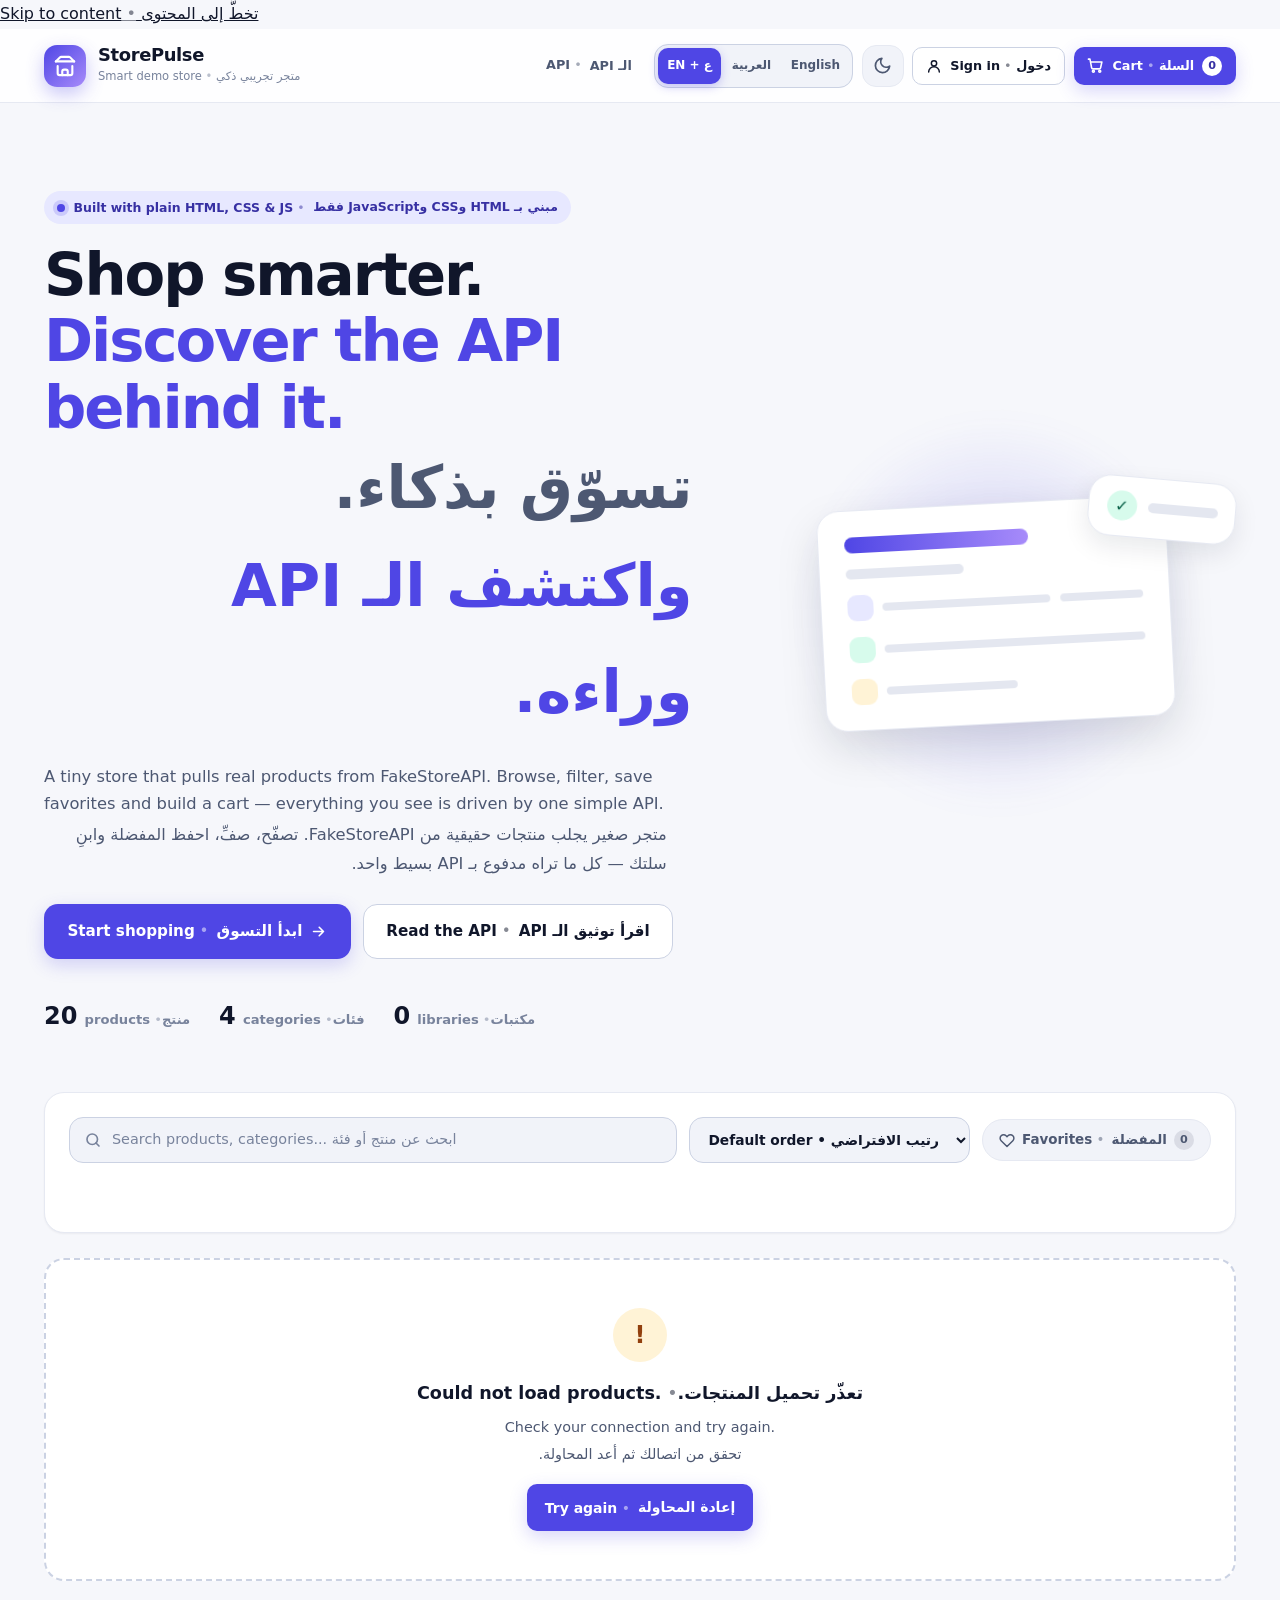
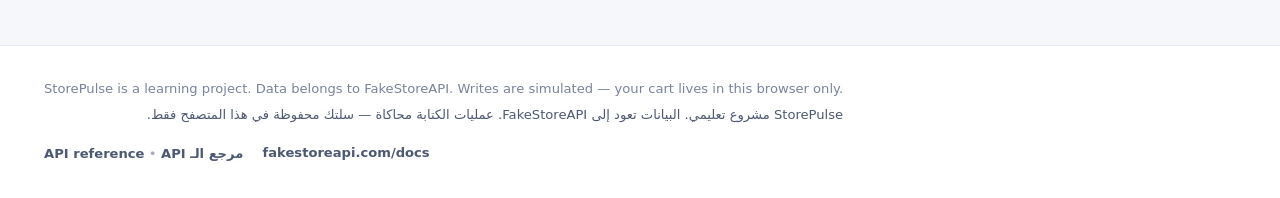
==== index.html @ 41c26d7b "first edit for frontend to StorePulse store" ====
<!DOCTYPE html>
<!--
  StorePulse — متجر الكتروني تعليمي مبني على FakeStoreAPI.
  ثلاثة ملفات فقط: index.html (الهيكل) + style.css (المظهر) + script.js (السلوك).
  لا framework ولا مكتبات خارجية؛ فقط HTML و CSS و JavaScript أصلية.
  كل نص ظاهر له نسختان: إنجليزية وعربية، والسكربت يبدّل بينهما عبر data-lang.
-->
<html lang="en" data-theme="light" data-lang="both" dir="ltr">
<head>
  <meta charset="UTF-8">
  <meta name="viewport" content="width=device-width, initial-scale=1.0, viewport-fit=cover">
  <meta name="theme-color" content="#4f46e5">
  <meta name="description" content="StorePulse — متجر تعليمي ثنائي اللغة يستخدم FakeStoreAPI بـ HTML وCSS وJavaScript فقط.">

  <!-- سياسة أمان المحتوى: ملفات منفصلة لذلك لا نسمح بـ unsafe-inline للسكربتات.
       connect-src و img-src محددان على fakestoreapi.com فقط. -->
  <meta http-equiv="Content-Security-Policy" content="
    default-src 'self';
    connect-src 'self' https://fakestoreapi.com;
    img-src 'self' https://fakestoreapi.com data:;
    style-src 'self' https://fonts.googleapis.com;
    font-src 'self' https://fonts.gstatic.com;
    script-src 'self';
    object-src 'none';
    base-uri 'self';
    form-action 'self';
  ">

  <link rel="preconnect" href="https://fonts.googleapis.com">
  <link rel="preconnect" href="https://fonts.gstatic.com" crossorigin>
  <link href="https://fonts.googleapis.com/css2?family=Plus+Jakarta+Sans:wght@400;500;600;700;800&family=IBM+Plex+Sans+Arabic:wght@400;500;600;700&display=swap" rel="stylesheet">
  <link rel="stylesheet" href="style.css">

  <title>StorePulse • متجر تعليمي • FakeStoreAPI</title>
</head>

<body>
  <!-- رابط التخطي: أول محطة للكيبورد، يظهر عند التركيز فقط -->
  <a class="skip-link" href="#main-content">
    <span class="bi-en" lang="en">Skip to content</span>
    <span class="bi-ar" lang="ar" dir="rtl">تخطَّ إلى المحتوى</span>
  </a>

  <!-- شريط تقدّم القراءة -->
  <div class="scroll-progress" id="scroll-progress" aria-hidden="true"></div>

  <!-- ==================== الهيدر ==================== -->
  <header class="app-header" id="app-header">
    <div class="header-container">
      <a class="brand" href="#main-content" aria-label="StorePulse — home">
        <span class="brand-logo" aria-hidden="true">
          <svg viewBox="0 0 24 24" width="22" height="22" fill="none" stroke="currentColor" stroke-width="2.3" stroke-linecap="round" stroke-linejoin="round">
            <path d="m2 7 4.4-4.4A2 2 0 0 1 7.8 2h8.4a2 2 0 0 1 1.4.6L22 7"/>
            <path d="M4 12v8a2 2 0 0 0 2 2h12a2 2 0 0 0 2-2v-8"/>
            <path d="M15 22v-4a2 2 0 0 0-2-2h-2a2 2 0 0 0-2 2v4"/>
            <path d="M2 7h20"/>
          </svg>
        </span>
        <span class="brand-text">
          <span class="brand-title">StorePulse</span>
          <span class="brand-subtitle">
            <span class="bi-en" lang="en">Smart demo store</span>
            <span class="bi-ar" lang="ar" dir="rtl">متجر تجريبي ذكي</span>
          </span>
        </span>
      </a>

      <div class="header-actions">
        <a class="btn btn-ghost btn-sm header-api-link" href="api.html">
          <span class="bi-en" lang="en">API</span>
          <span class="bi-ar" lang="ar" dir="rtl">الـ API</span>
        </a>

        <!-- مبدّل اللغة: ثلاثة أوضاع، نفس فكرة صفحة المرجع -->
        <fieldset class="lang-switch" aria-label="Language • اللغة">
          <legend class="sr-only">Language • اللغة</legend>
          <input type="radio" name="shop-lang" id="lang-both" value="both" checked>
          <label for="lang-both" title="English + العربية"><span class="lang-full">EN + ع</span><span class="lang-short" aria-hidden="true"> both</span></label>
          <input type="radio" name="shop-lang" id="lang-ar" value="ar">
          <label for="lang-ar" title="العربية"><span class="lang-full">العربية</span><span class="lang-short" aria-hidden="true">ع</span></label>
          <input type="radio" name="shop-lang" id="lang-en" value="en">
          <label for="lang-en" title="English"><span class="lang-full">English</span><span class="lang-short" aria-hidden="true">EN</span></label>
        </fieldset>

        <button class="btn btn-icon" id="btn-theme-toggle" type="button" aria-label="Toggle dark mode • تبديل الوضع الداكن">
          <svg class="icon-moon" viewBox="0 0 24 24" width="19" height="19" fill="none" stroke="currentColor" stroke-width="2.2" stroke-linecap="round" stroke-linejoin="round"><path d="M21 12.8A9 9 0 1 1 11.2 3a7 7 0 0 0 9.8 9.8z"/></svg>
          <svg class="icon-sun" viewBox="0 0 24 24" width="19" height="19" fill="none" stroke="currentColor" stroke-width="2.2" stroke-linecap="round" stroke-linejoin="round"><circle cx="12" cy="12" r="4"/><path d="M12 2v2M12 20v2M4.9 4.9l1.4 1.4M17.7 17.7l1.4-1.4M2 12h2M20 12h2M4.9 19.1l1.4-1.4M17.7 6.3l1.4 1.4"/></svg>
        </button>

        <button class="btn btn-outline btn-sm header-login" id="btn-login" type="button">
          <svg viewBox="0 0 24 24" width="16" height="16" fill="none" stroke="currentColor" stroke-width="2.2" stroke-linecap="round" stroke-linejoin="round" aria-hidden="true"><circle cx="12" cy="8" r="4"/><path d="M4 21a8 8 0 0 1 16 0"/></svg>
          <span id="login-label">
            <span class="bi-en" lang="en">Sign in</span>
            <span class="bi-ar" lang="ar" dir="rtl">دخول</span>
          </span>
        </button>

        <button class="btn btn-primary btn-sm cart-button" id="btn-cart" type="button" aria-label="Open cart • فتح السلة">
          <svg viewBox="0 0 24 24" width="17" height="17" fill="none" stroke="currentColor" stroke-width="2.2" stroke-linecap="round" stroke-linejoin="round" aria-hidden="true"><circle cx="9" cy="20" r="1.4"/><circle cx="18" cy="20" r="1.4"/><path d="M2 3h2.2l2.3 12.2a2 2 0 0 0 2 1.6h8.7a2 2 0 0 0 2-1.6L21 7H5.3"/></svg>
          <span class="btn-text">
            <span class="bi-en" lang="en">Cart</span>
            <span class="bi-ar" lang="ar" dir="rtl">السلة</span>
          </span>
          <span class="cart-count" id="cart-count" aria-live="polite">0</span>
        </button>
      </div>
    </div>
  </header>

  <!-- ==================== المحتوى ==================== -->
  <main class="main" id="main-content" tabindex="-1">

    <!-- قسم البداية -->
    <section class="hero" aria-labelledby="hero-title">
      <div class="hero-copy">
        <p class="eyebrow"><span class="eyebrow-dot"></span>
          <span class="bi-en" lang="en">Built with plain HTML, CSS &amp; JS</span>
          <span class="bi-ar" lang="ar" dir="rtl">مبني بـ HTML وCSS وJavaScript فقط</span>
        </p>

        <h1 id="hero-title">
          <span class="bi-en bi-block" lang="en">Shop smarter.<br><em>Discover the API behind it.</em></span>
          <span class="bi-ar bi-block" lang="ar" dir="rtl">تسوّق بذكاء.<br><em>واكتشف الـ API وراءه.</em></span>
        </h1>

        <p class="hero-lead">
          <span class="bi-en bi-block" lang="en">A tiny store that pulls real products from FakeStoreAPI. Browse, filter, save favorites and build a cart — everything you see is driven by one simple API.</span>
          <span class="bi-ar bi-block" lang="ar" dir="rtl">متجر صغير يجلب منتجات حقيقية من FakeStoreAPI. تصفّح، صفِّ، احفظ المفضلة وابنِ سلتك — كل ما تراه مدفوع بـ API بسيط واحد.</span>
        </p>

        <div class="hero-actions">
          <a class="btn btn-primary btn-lg" href="#products">
            <span class="bi-en" lang="en">Start shopping</span>
            <span class="bi-ar" lang="ar" dir="rtl">ابدأ التسوق</span>
            <svg viewBox="0 0 24 24" width="17" height="17" fill="none" stroke="currentColor" stroke-width="2.3" stroke-linecap="round" stroke-linejoin="round" aria-hidden="true"><path d="M5 12h14M13 6l6 6-6 6"/></svg>
          </a>
          <a class="btn btn-outline btn-lg" href="api.html">
            <span class="bi-en" lang="en">Read the API</span>
            <span class="bi-ar" lang="ar" dir="rtl">اقرأ توثيق الـ API</span>
          </a>
        </div>

        <dl class="hero-stats">
          <div><dt>20</dt><dd><span class="bi-en" lang="en">products</span><span class="bi-ar" lang="ar" dir="rtl">منتج</span></dd></div>
          <div><dt>4</dt><dd><span class="bi-en" lang="en">categories</span><span class="bi-ar" lang="ar" dir="rtl">فئات</span></dd></div>
          <div><dt>0</dt><dd><span class="bi-en" lang="en">libraries</span><span class="bi-ar" lang="ar" dir="rtl">مكتبات</span></dd></div>
        </dl>
      </div>

      <!-- بطاقة زخرفية صغيرة تعطي إحساس "لوحة تحكم" -->
      <div class="hero-art" aria-hidden="true">
        <div class="art-glow"></div>
        <div class="art-card art-card-main">
          <div class="art-line art-line-lg"></div>
          <div class="art-line art-line-sm"></div>
          <div class="art-row"><span class="art-dot"></span><span class="art-pill"></span><span class="art-pill short"></span></div>
          <div class="art-row"><span class="art-dot green"></span><span class="art-pill"></span></div>
          <div class="art-row"><span class="art-dot amber"></span><span class="art-pill short"></span></div>
        </div>
        <div class="art-card art-card-float">
          <span class="art-check">✓</span>
          <span class="art-line art-line-sm"></span>
        </div>
      </div>
    </section>

    <!-- شريط الأدوات والفئات -->
    <section class="controls" id="products" aria-labelledby="controls-title">
      <h2 id="controls-title" class="sr-only">
        <span class="bi-en" lang="en">Product filters</span>
        <span class="bi-ar" lang="ar" dir="rtl">فلاتر المنتجات</span>
      </h2>

      <div class="toolbar">
        <div class="search-field">
          <svg viewBox="0 0 24 24" width="18" height="18" fill="none" stroke="currentColor" stroke-width="2.2" stroke-linecap="round" aria-hidden="true"><circle cx="11" cy="11" r="7"/><path d="m20 20-4-4"/></svg>
          <label class="sr-only" for="search-input">
            <span class="bi-en" lang="en">Search products</span>
            <span class="bi-ar" lang="ar" dir="rtl">ابحث في المنتجات</span>
          </label>
          <input id="search-input" type="search" autocomplete="off" spellcheck="false" placeholder="Search products, categories... ابحث عن منتج أو فئة">
        </div>

        <label class="sort-field">
          <span class="sr-only">
            <span class="bi-en" lang="en">Sort products</span>
            <span class="bi-ar" lang="ar" dir="rtl">ترتيب المنتجات</span>
          </span>
          <select id="sort-select">
            <option value="default">Default order • الترتيب الافتراضي</option>
            <option value="price-asc">Price: low • السعر: الأقل أولاً</option>
            <option value="price-desc">Price: high • السعر: الأعلى أولاً</option>
            <option value="rating-desc">Top rated • التقييم: الأعلى أولاً</option>
            <option value="title-asc">Name: A–Z • الاسم: أ–ي</option>
          </select>
        </label>

        <button class="chip chip-fav" id="btn-favorites" type="button" aria-pressed="false">
          <svg viewBox="0 0 24 24" width="16" height="16" fill="none" stroke="currentColor" stroke-width="2.2" stroke-linecap="round" stroke-linejoin="round" aria-hidden="true"><path d="M20.8 5.6a5.2 5.2 0 0 0-7.4 0L12 7l-1.4-1.4a5.2 5.2 0 1 0-7.4 7.4L12 21.8l8.8-8.8a5.2 5.2 0 0 0 0-7.4z"/></svg>
          <span class="bi-en" lang="en">Favorites</span>
          <span class="bi-ar" lang="ar" dir="rtl">المفضلة</span>
          <span class="fav-count" id="fav-count">0</span>
        </button>
      </div>

      <!-- شرائح الفئات: تُبنى من GET /products/categories -->
      <div class="chips" id="category-chips" aria-label="Categories • الفئات"></div>

      <p class="result-count" id="result-count" aria-live="polite"></p>
    </section>

    <!-- شبكة المنتجات -->
    <section class="products-section" aria-label="Products • المنتجات">
      <div class="product-grid" id="product-grid"></div>

      <div class="state-box" id="state-box" hidden>
        <div class="state-icon" id="state-icon" aria-hidden="true">!</div>
        <h3 id="state-title"></h3>
        <p id="state-text"></p>
        <button class="btn btn-primary" id="btn-retry" type="button">
          <span class="bi-en" lang="en">Try again</span>
          <span class="bi-ar" lang="ar" dir="rtl">إعادة المحاولة</span>
        </button>
      </div>
    </section>
  </main>

  <!-- ==================== التذييل ==================== -->
  <footer class="footer">
    <div class="footer-inner">
      <p>
        <span class="bi-en bi-block" lang="en">StorePulse is a learning project. Data belongs to FakeStoreAPI. Writes are simulated — your cart lives in this browser only.</span>
        <span class="bi-ar bi-block" lang="ar" dir="rtl">StorePulse مشروع تعليمي. البيانات تعود إلى FakeStoreAPI. عمليات الكتابة محاكاة — سلتك محفوظة في هذا المتصفح فقط.</span>
      </p>
      <p class="footer-links">
        <a href="api.html">
          <span class="bi-en" lang="en">API reference</span>
          <span class="bi-ar" lang="ar" dir="rtl">مرجع الـ API</span>
        </a>
        <a href="https://fakestoreapi.com/docs" target="_blank" rel="noopener noreferrer">fakestoreapi.com/docs</a>
      </p>
    </div>
  </footer>

  <!-- زر الع للأعلى -->
  <button class="back-to-top" id="back-to-top" type="button" aria-label="Back to top • العودة للأعلى">
    <svg viewBox="0 0 24 24" width="20" height="20" fill="none" stroke="currentColor" stroke-width="2.4" stroke-linecap="round" stroke-linejoin="round"><path d="M12 19V5M6 11l6-6 6 6"/></svg>
  </button>

  <!-- ==================== النوافذ (dialog) ==================== -->
  <dialog id="product-dialog" class="dialog dialog-product" aria-label="Product details • تفاصيل المنتج">
    <div class="dialog-card">
      <button class="dialog-close btn btn-icon" type="button" data-close-dialog aria-label="Close • إغلاق">
        <svg viewBox="0 0 24 24" width="18" height="18" fill="none" stroke="currentColor" stroke-width="2.4" stroke-linecap="round"><path d="M6 6l12 12M18 6 6 18"/></svg>
      </button>
      <div id="product-dialog-body"></div>
    </div>
  </dialog>

  <dialog id="cart-dialog" class="dialog dialog-cart" aria-label="Shopping cart • سلة التسوق">
    <div class="dialog-card">
      <header class="dialog-head">
        <h2>
          <span class="bi-en" lang="en">Your cart</span>
          <span class="bi-ar" lang="ar" dir="rtl">سلتك</span>
        </h2>
        <button class="dialog-close btn btn-icon" type="button" data-close-dialog aria-label="Close • إغلاق">
          <svg viewBox="0 0 24 24" width="18" height="18" fill="none" stroke="currentColor" stroke-width="2.4" stroke-linecap="round"><path d="M6 6l12 12M18 6 6 18"/></svg>
        </button>
      </header>

      <div class="cart-items" id="cart-items"></div>

      <div class="cart-summary">
        <span>
          <span class="bi-en" lang="en">Subtotal</span>
          <span class="bi-ar" lang="ar" dir="rtl">المجموع</span>
        </span>
        <strong id="cart-total">$0.00</strong>
      </div>
      <p class="simulation-note">
        <span class="bi-en" lang="en">Demo checkout: the API only simulates orders, so we also save a copy here in your browser.</span>
        <span class="bi-ar" lang="ar" dir="rtl">دفع تجريبي: الـ API يحاكي الطلبات فقط، لذلك نحفظ نسخة هنا في متصفحك أيضاً.</span>
      </p>

      <div class="dialog-actions">
        <button class="btn btn-primary btn-block btn-lg" id="btn-checkout" type="button">
          <span class="btn-label">
            <span class="bi-en" lang="en">Place demo order</span>
            <span class="bi-ar" lang="ar" dir="rtl">تأكيد الطلب التجريبي</span>
          </span>
          <span class="btn-spinner" aria-hidden="true"></span>
        </button>
        <button class="btn btn-outline btn-block" type="button" data-close-dialog>
          <span class="bi-en" lang="en">Continue shopping</span>
          <span class="bi-ar" lang="ar" dir="rtl">متابعة التسوق</span>
        </button>
      </div>

      <details class="orders-details">
        <summary>
          <span class="bi-en" lang="en">My saved orders</span>
          <span class="bi-ar" lang="ar" dir="rtl">طلباتي المحفوظة</span>
        </summary>
        <div id="orders-list"></div>
      </details>
    </div>
  </dialog>

  <dialog id="login-dialog" class="dialog dialog-login" aria-label="Sign in • تسجيل الدخول">
    <form class="dialog-card" id="login-form" novalidate>
      <header class="dialog-head">
        <h2>
          <span class="bi-en" lang="en">Sign in (demo)</span>
          <span class="bi-ar" lang="ar" dir="rtl">تسجيل الدخول (تجريبي)</span>
        </h2>
        <button class="dialog-close btn btn-icon" type="button" data-close-dialog aria-label="Close • إغلاق">
          <svg viewBox="0 0 24 24" width="18" height="18" fill="none" stroke="currentColor" stroke-width="2.4" stroke-linecap="round"><path d="M6 6l12 12M18 6 6 18"/></svg>
        </button>
      </header>

      <p class="dialog-lead">
        <span class="bi-en bi-block" lang="en">Use a fake user from the API. Nothing here is a real account — the token stays in memory only and is never saved.</span>
        <span class="bi-ar bi-block" lang="ar" dir="rtl">استخدم مستخدماً وهمياً من الـ API. لا يوجد حساب حقيقي هنا — الـ token يبقى في الذاكرة فقط ولا يُحفظ أبداً.</span>
      </p>

      <div class="form-row">
        <label for="login-username">
          <span class="bi-en" lang="en">Username</span>
          <span class="bi-ar" lang="ar" dir="rtl">اسم المستخدم</span>
        </label>
        <input id="login-username" name="username" type="text" autocomplete="off" spellcheck="false" required>
      </div>

      <div class="form-row">
        <label for="login-password">
          <span class="bi-en" lang="en">Password</span>
          <span class="bi-ar" lang="ar" dir="rtl">كلمة المرور</span>
        </label>
        <input id="login-password" name="password" type="password" autocomplete="off" required>
      </div>

      <p class="form-error" id="login-error" role="alert" hidden></p>

      <button class="link-btn" id="btn-fill-demo" type="button">
        <span class="bi-en" lang="en">Fill demo credentials (johnd)</span>
        <span class="bi-ar" lang="ar" dir="rtl">عبّئ البيانات التجريبية (johnd)</span>
      </button>

      <div class="dialog-actions">
        <button class="btn btn-primary btn-block btn-lg" type="submit">
          <span class="bi-en" lang="en">Log in</span>
          <span class="bi-ar" lang="ar" dir="rtl">دخول</span>
        </button>
      </div>
    </form>
  </dialog>

  <dialog id="order-dialog" class="dialog dialog-order" aria-label="Order confirmed • تم تأكيد الطلب">
    <div class="dialog-card order-card">
      <div class="success-mark" aria-hidden="true">✓</div>
      <h2>
        <span class="bi-en" lang="en">Order placed!</span>
        <span class="bi-ar" lang="ar" dir="rtl">تم إنشاء الطلب!</span>
      </h2>
      <p class="dialog-lead">
        <span class="bi-en bi-block" lang="en">The API returned a simulated order. A copy is saved in this browser so you can see it again.</span>
        <span class="bi-ar bi-block" lang="ar" dir="rtl">أعاد الـ API طلباً محاكى. حُفظت نسخة في هذا المتصفح لتتمكن من رؤيته مجدداً.</span>
      </p>
      <div id="order-summary" class="order-summary"></div>
      <div class="dialog-actions">
        <button class="btn btn-primary btn-block" type="button" data-close-dialog>
          <span class="bi-en" lang="en">Great</span>
          <span class="bi-ar" lang="ar" dir="rtl">حسناً</span>
        </button>
      </div>
    </div>
  </dialog>

  <!-- الإشعارات -->
  <div class="toast-container" id="toast-container" aria-live="polite" aria-atomic="false"></div>

  <script src="script.js" defer></script>
</body>
</html>
---- style.css ----
/* ==========================================================================
   StorePulse — style.css
   المظهر فقط. السكربت يضيف/يحذف أصنافاً وخصائص (classes/attributes) وهنا نرسمها.
   نظام الألوان متغيرات، لذلك الوضع الداكن لا يحتاج تعديل أي مكوّن.
   ========================================================================== */

/* ---------- 1) الرموز الأساسية والثيم ---------- */
:root {
  --bg-page: #f6f7fb;
  --bg-surface: #ffffff;
  --bg-subtle: #f1f3f9;
  --bg-muted: #e4e7f0;

  --border-subtle: #e6e9f2;
  --border-strong: #cbd2e3;
  --border-focus: #6366f1;

  --text-primary: #10162a;
  --text-secondary: #4d5872;
  --text-muted: #78839c;
  --text-inverse: #ffffff;

  --color-primary: #4f46e5;
  --color-primary-hover: #4338ca;
  --color-primary-subtle: #e7e8ff;
  --color-primary-text: #3730a3;

  --color-success: #10b981;
  --color-success-subtle: #d7fbec;
  --color-success-text: #065f46;

  --color-danger: #ef4444;
  --color-danger-subtle: #fee8e8;
  --color-danger-text: #991b1b;

  --color-warning: #f59e0b;
  --color-warning-subtle: #fff3d6;
  --color-warning-text: #92400e;

  --color-info: #0284c7;
  --color-info-subtle: #dff3ff;

  --shadow-xs: 0 1px 2px rgba(16, 22, 42, .05);
  --shadow-sm: 0 3px 10px rgba(16, 22, 42, .07);
  --shadow-md: 0 10px 26px rgba(16, 22, 42, .09);
  --shadow-lg: 0 18px 44px rgba(16, 22, 42, .13);
  --shadow-xl: 0 26px 70px rgba(16, 22, 42, .18);

  --radius-xs: 6px;
  --radius-sm: 10px;
  --radius-md: 14px;
  --radius-lg: 20px;
  --radius-full: 999px;

  --max-width: 1240px;
  --header-height: 74px;

  --fast: 150ms cubic-bezier(.4, 0, .2, 1);
  --normal: 260ms cubic-bezier(.4, 0, .2, 1);
  --bounce: 360ms cubic-bezier(.34, 1.56, .64, 1);

  --font-sans: 'Plus Jakarta Sans', system-ui, -apple-system, 'Segoe UI', Tahoma, sans-serif;
  --font-ar: 'IBM Plex Sans Arabic', 'Segoe UI', Tahoma, system-ui, sans-serif;
}

[data-theme="dark"] {
  --bg-page: #0a0e18;
  --bg-surface: #121827;
  --bg-subtle: #1b2335;
  --bg-muted: #2a3449;

  --border-subtle: #232c40;
  --border-strong: #39445c;
  --border-focus: #818cf8;

  --text-primary: #f5f7ff;
  --text-secondary: #c3cbe0;
  --text-muted: #8d98b3;
  --text-inverse: #0a0e18;

  --color-primary: #6366f1;
  --color-primary-hover: #4f46e5;
  --color-primary-subtle: #2d2a66;
  --color-primary-text: #c7d2fe;

  --color-success-subtle: #073c2d;
  --color-success-text: #a7f3d0;
  --color-danger-subtle: #482022;
  --color-danger-text: #fecaca;
  --color-warning-subtle: #4a3313;
  --color-warning-text: #fde68a;
  --color-info-subtle: #0b3d55;

  --shadow-xs: 0 1px 2px rgba(0, 0, 0, .3);
  --shadow-sm: 0 4px 12px rgba(0, 0, 0, .35);
  --shadow-md: 0 12px 30px rgba(0, 0, 0, .42);
  --shadow-lg: 0 20px 50px rgba(0, 0, 0, .5);
  --shadow-xl: 0 28px 80px rgba(0, 0, 0, .6);
}

/* ---------- 2) Reset ---------- */
*, *::before, *::after { box-sizing: border-box; margin: 0; padding: 0; }

html {
  font-size: 16px;
  scroll-behavior: smooth;
  color-scheme: light dark;
}

body {
  min-height: 100vh;
  font-family: var(--font-sans);
  background: var(--bg-page);
  color: var(--text-primary);
  line-height: 1.6;
  display: flex;
  flex-direction: column;
  overflow-x: hidden;
  transition: background-color var(--normal), color var(--normal);
  -webkit-font-smoothing: antialiased;
}

img { max-width: 100%; display: block; }
button, input, select { font: inherit; }
a { color: inherit; }

/* ---------------------------------------------------------------------------
   أنواع مؤشر الماوس: شكل المؤشر الأصلي يتغيّر حسب نوع العنصر.
   مؤشر المتصفح الأصلي هو الوحيد الظاهر.
   --------------------------------------------------------------------------- */
html { cursor: default; }

/* قابل للنقر → يد (pointer) */
a, button, select, label, summary, [role="button"] {
  cursor: pointer;
}

/* نصوص وحقول كتابة → شريط الإدراج (I-beam) */
input[type="text"], input[type="password"], input[type="search"], textarea,
[contenteditable="true"],
p, h1, h2, h3, dt, dd,
.card-title, .card-desc, .detail-desc, .hero-lead, .dialog-lead,
.simulation-note, .result-count, .footer p {
  cursor: text;
}

/* صورة تفتح تفاصيل أكبر → عدسة تكبير (zoom-in) */
.card-media { cursor: zoom-in; }

/* عنصر معطّل → علامة منع */
button:disabled { cursor: not-allowed; }

:focus-visible { outline: 2px solid var(--border-focus); outline-offset: 3px; border-radius: var(--radius-xs); }

.sr-only {
  position: absolute;
  width: 1px; height: 1px;
  margin: -1px; padding: 0;
  overflow: hidden; clip-path: inset(50%);
  white-space: nowrap; border: 0;
}

.hidden { display: none !important; }
[hidden] { display: none !important; }

:lang(ar) { font-family: var(--font-ar); line-height: 1.8; letter-spacing: 0; }

/* ---------- 3) النظام ثنائي اللغة ---------- */
html[data-lang="en"] .bi-ar { display: none !important; }
html[data-lang="ar"] .bi-en { display: none !important; }

html[data-lang="both"] .bi-en:not(.bi-block)::after {
  content: " \2022 ";
  opacity: .5;
  font-weight: 500;
}

.bi-block { display: block; }
html[data-lang="both"] .bi-ar.bi-block { margin-block-start: .2rem; color: var(--text-secondary); }
.bi-ar { unicode-bidi: isolate; }

.btn .bi-en, .btn .bi-ar, .chip .bi-en, .chip .bi-ar { white-space: nowrap; }

/* ---------- 4) الأزرار ---------- */
.btn {
  position: relative;
  display: inline-flex;
  align-items: center;
  justify-content: center;
  gap: .5rem;
  padding: .62rem 1.05rem;
  font-size: .875rem;
  font-weight: 700;
  font-family: inherit;
  border: 1px solid transparent;
  border-radius: var(--radius-sm);
  text-decoration: none;
  white-space: nowrap;
  overflow: hidden;
  isolation: isolate;
  transition: transform var(--fast), background-color var(--fast), border-color var(--fast), box-shadow var(--fast), color var(--fast);
}

/* لمعة صغيرة تمر على الزر عند المرور */
.btn::before {
  content: "";
  position: absolute;
  inset: 0;
  z-index: -1;
  background: linear-gradient(110deg, transparent 25%, rgba(255,255,255,.35) 50%, transparent 75%);
  transform: translateX(-120%);
  transition: transform 650ms ease;
}
.btn:hover::before { transform: translateX(120%); }

.btn:hover { transform: translateY(-2px); }
.btn:active { transform: translateY(0) scale(.97); }
.btn:disabled { opacity: .6; cursor: not-allowed; transform: none; }

.btn-primary { background: var(--color-primary); color: #fff; box-shadow: 0 6px 18px rgba(79, 70, 229, .22); }
.btn-primary:hover { background: var(--color-primary-hover); box-shadow: 0 10px 26px rgba(79, 70, 229, .32); }
.btn-outline { background: var(--bg-surface); border-color: var(--border-strong); color: var(--text-primary); }
.btn-outline:hover { background: var(--bg-subtle); border-color: var(--color-primary); color: var(--color-primary-text); }
.btn-ghost { background: transparent; color: var(--text-secondary); }
.btn-ghost:hover { background: var(--bg-subtle); color: var(--text-primary); }

.btn-icon { width: 42px; height: 42px; padding: 0; border-radius: var(--radius-md); background: var(--bg-subtle); border-color: var(--border-subtle); color: var(--text-secondary); flex-shrink: 0; }
.btn-icon:hover { background: var(--bg-muted); color: var(--color-primary); }
.btn-icon svg { transition: transform var(--bounce); }
.btn-icon:hover svg { transform: rotate(18deg) scale(1.12); }

.btn-sm { padding: .4rem .8rem; font-size: .8rem; min-height: 38px; }
.btn-lg { padding: .8rem 1.4rem; font-size: .95rem; border-radius: var(--radius-md); }
.btn-block { width: 100%; }

.icon-moon, .icon-sun { display: none; }
[data-theme="light"] .icon-moon { display: block; }
[data-theme="dark"] .icon-sun { display: block; }

.link-btn {
  background: none;
  border: 0;
  padding: .2rem 0;
  color: var(--color-primary-text);
  font-size: .8rem;
  font-weight: 700;
  text-decoration: underline;
  text-underline-offset: 3px;
}
.link-btn:hover { color: var(--color-primary); }

/* ---------- 5) الهيدر ---------- */
.app-header {
  position: sticky;
  top: 0;
  z-index: 100;
  height: var(--header-height);
  background: color-mix(in srgb, var(--bg-surface) 86%, transparent);
  -webkit-backdrop-filter: saturate(1.5) blur(16px);
  backdrop-filter: saturate(1.5) blur(16px);
  border-block-end: 1px solid var(--border-subtle);
  transition: transform 320ms cubic-bezier(.16, 1, .3, 1), background-color var(--normal);
  will-change: transform;
}
.app-header.header-hidden { transform: translateY(-105%); }

.header-container {
  width: 100%;
  max-width: var(--max-width);
  height: 100%;
  margin-inline: auto;
  padding-inline: 1.5rem;
  display: flex;
  align-items: center;
  justify-content: space-between;
  gap: 1rem;
}

.brand { display: flex; align-items: center; gap: .75rem; text-decoration: none; min-width: 0; }
.brand-logo {
  width: 42px; height: 42px;
  display: grid; place-items: center;
  border-radius: 13px;
  color: #fff;
  background: linear-gradient(135deg, #4f46e5, #a78bfa);
  box-shadow: 0 7px 18px rgba(79, 70, 229, .3);
  transition: transform var(--bounce);
}
.brand:hover .brand-logo { transform: rotate(-8deg) scale(1.07); }
.brand-text { display: flex; flex-direction: column; min-width: 0; }
.brand-title { font-weight: 800; font-size: 1.12rem; letter-spacing: -.02em; line-height: 1.2; }
.brand-subtitle { font-size: .72rem; color: var(--text-muted); white-space: nowrap; }

.header-actions { display: flex; align-items: center; gap: .55rem; flex-shrink: 0; }

/* مبدّل اللغة */
.lang-switch {
  display: inline-flex;
  gap: 2px;
  padding: 3px;
  margin: 0;
  border: 1px solid var(--border-strong);
  border-radius: var(--radius-md);
  background: var(--bg-subtle);
  position: relative;
}
.lang-switch input { position: absolute; opacity: 0; width: 1px; height: 1px; pointer-events: none; }
.lang-switch label {
  min-height: 36px;
  min-width: 38px;
  padding-inline: .55rem;
  display: inline-flex;
  align-items: center;
  justify-content: center;
  border-radius: calc(var(--radius-md) - 4px);
  font-size: .75rem;
  font-weight: 800;
  color: var(--text-secondary);
  cursor: pointer;
  user-select: none;
  white-space: nowrap;
  transition: background var(--fast), color var(--fast), transform var(--fast);
}
.lang-switch label:hover { color: var(--text-primary); background: var(--bg-muted); transform: translateY(-1px); }
.lang-switch input:checked + label { background: var(--color-primary); color: #fff; box-shadow: 0 3px 10px rgba(79,70,229,.28); }
.lang-switch input:focus-visible + label { outline: 2px solid var(--border-focus); outline-offset: 2px; }
[data-theme="dark"] .lang-switch input:checked + label { background: #4f46e5; }
.lang-full { display: none; }
.lang-short { display: inline; }
@media (min-width: 1000px) { .lang-full { display: inline; } .lang-short { display: none; } }

/* زر السلة */
.cart-button { position: relative; }
.cart-count {
  min-width: 20px;
  height: 20px;
  padding-inline: 5px;
  display: grid;
  place-items: center;
  border-radius: var(--radius-full);
  background: #fff;
  color: var(--color-primary-text);
  font-size: .7rem;
  font-weight: 800;
  line-height: 1;
}
.cart-count.bump { animation: bump var(--bounce); }

/* ---------- 7) شريط التقدم والعودة للأعلى ---------- */
.scroll-progress {
  position: fixed;
  inset-block-start: 0;
  inset-inline-start: 0;
  z-index: 101;
  height: 3px;
  width: 100%;
  background: linear-gradient(90deg, var(--color-primary), #a78bfa, var(--color-success));
  transform: scaleX(0);
  transform-origin: left center;
  will-change: transform;
}
html[dir="rtl"] .scroll-progress { transform-origin: right center; }

.back-to-top {
  position: fixed;
  inset-inline-end: 1.4rem;
  inset-block-end: 1.4rem;
  z-index: 95;
  width: 48px; height: 48px;
  display: grid; place-items: center;
  border-radius: 50%;
  border: 1px solid var(--border-strong);
  background: var(--bg-surface);
  color: var(--text-primary);
  box-shadow: var(--shadow-md);
  opacity: 0;
  visibility: hidden;
  transform: translateY(14px) scale(.9);
  transition: opacity var(--normal), transform var(--bounce), background var(--fast), color var(--fast);
}
.back-to-top.is-visible { opacity: 1; visibility: visible; transform: translateY(0) scale(1); }
.back-to-top:hover { background: var(--color-primary); color: #fff; transform: translateY(-4px); }

/* ---------- 8) الهيرو ---------- */
.main { width: 100%; max-width: var(--max-width); margin-inline: auto; padding-inline: 1.5rem; flex: 1; }

.hero {
  display: grid;
  grid-template-columns: minmax(0, 1.15fr) minmax(280px, .85fr);
  align-items: center;
  gap: clamp(1.5rem, 5vw, 4rem);
  padding-block: clamp(2.5rem, 7vw, 5.5rem) clamp(2rem, 5vw, 3.5rem);
}
.hero h1 { font-size: clamp(2.1rem, 5.4vw, 3.7rem); line-height: 1.12; letter-spacing: -.035em; font-weight: 800; }
.hero h1 em { font-style: normal; color: var(--color-primary); }
.hero h1 .bi-ar { letter-spacing: 0; line-height: 1.5; }
.eyebrow {
  display: inline-flex; align-items: center; gap: .55rem;
  max-width: 100%;
  flex-wrap: wrap;
  padding: .35rem .8rem;
  border-radius: var(--radius-full);
  background: var(--color-primary-subtle);
  color: var(--color-primary-text);
  font-size: .78rem;
  font-weight: 800;
  margin-block-end: 1.1rem;
}
.eyebrow-dot { width: 8px; height: 8px; border-radius: 50%; background: var(--color-primary); box-shadow: 0 0 0 4px color-mix(in srgb, var(--color-primary) 18%, transparent); animation: pulse 2.4s ease-in-out infinite; }
.hero-lead { max-width: 60ch; margin-block: 1.15rem 1.6rem; color: var(--text-secondary); font-size: 1.02rem; }
.hero-actions { display: flex; flex-wrap: wrap; gap: .75rem; }
.hero-actions .btn svg { transition: transform var(--fast); }
.hero-actions .btn:hover svg { transform: translateX(4px); }
html[dir="rtl"] .hero-actions .btn:hover svg { transform: translateX(-4px) scaleX(-1); }

.hero-stats { display: flex; flex-wrap: wrap; gap: 1.8rem; margin-block-start: 2.4rem; }
.hero-stats div { display: flex; align-items: baseline; gap: .45rem; }
.hero-stats dt { font-size: 1.5rem; font-weight: 800; color: var(--text-primary); }
.hero-stats dd { font-size: .82rem; color: var(--text-muted); font-weight: 600; }

.hero-art { position: relative; min-height: 320px; display: grid; place-items: center; }
.art-glow { position: absolute; width: 85%; aspect-ratio: 1; border-radius: 50%; background: radial-gradient(circle, color-mix(in srgb, var(--color-primary) 24%, transparent), transparent 68%); filter: blur(12px); animation: float 7s ease-in-out infinite; }
.art-card { position: relative; background: var(--bg-surface); border: 1px solid var(--border-subtle); border-radius: 22px; box-shadow: var(--shadow-lg); }
.art-card-main { width: min(100%, 350px); padding: 1.6rem; display: grid; gap: 1rem; transform: rotate(-3deg); animation: float 6s ease-in-out infinite; }
.art-line { height: 10px; border-radius: 99px; background: var(--bg-muted); }
.art-line-lg { width: 62%; height: 16px; background: linear-gradient(90deg, var(--color-primary), #a78bfa); }
.art-line-sm { width: 40%; }
.art-row { display: flex; align-items: center; gap: .6rem; }
.art-dot { width: 26px; height: 26px; border-radius: 9px; background: var(--color-primary-subtle); flex-shrink: 0; }
.art-dot.green { background: var(--color-success-subtle); }
.art-dot.amber { background: var(--color-warning-subtle); }
.art-pill { height: 8px; flex: 1; border-radius: 99px; background: var(--bg-muted); }
.art-pill.short { flex: .5; }
.art-card-float { position: absolute; inset-block-start: 8%; inset-inline-end: 0; padding: .9rem 1.1rem; display: flex; align-items: center; gap: .7rem; transform: rotate(5deg); box-shadow: var(--shadow-md); }
.art-card-float .art-line-sm { width: 70px; }
.art-check { width: 30px; height: 30px; display: grid; place-items: center; border-radius: 50%; background: var(--color-success-subtle); color: var(--color-success-text); font-weight: 800; }

/* ---------- 9) الأدوات والفئات ---------- */
.controls {
  background: var(--bg-surface);
  border: 1px solid var(--border-subtle);
  border-radius: var(--radius-lg);
  padding: clamp(1rem, 2.5vw, 1.5rem);
  box-shadow: var(--shadow-xs);
  margin-block-end: 1.6rem;
  /* غير لاصق: يبقى في مكانه فوق ويرحل مع الصفحة عند النزول.
     scroll-margin-top يضمن أن رابط «ابدأ التسوق» ما يخفيه تحت الهيدر. */
  scroll-margin-top: calc(var(--header-height) + 1rem);
}
.toolbar { display: flex; flex-wrap: wrap; gap: .75rem; align-items: center; }

.search-field {
  flex: 1 1 300px;
  display: flex;
  align-items: center;
  gap: .6rem;
  padding-inline: .9rem;
  min-height: 46px;
  border: 1px solid var(--border-strong);
  border-radius: var(--radius-md);
  background: var(--bg-subtle);
  color: var(--text-muted);
  transition: border-color var(--fast), box-shadow var(--fast), background var(--fast);
}
.search-field:focus-within { border-color: var(--color-primary); background: var(--bg-surface); box-shadow: 0 0 0 4px color-mix(in srgb, var(--color-primary) 13%, transparent); }
.search-field input { flex: 1; min-width: 0; border: 0; outline: 0; background: transparent; color: var(--text-primary); font-size: .9rem; }
.search-field input::placeholder { color: var(--text-muted); }

.sort-field select {
  min-height: 46px;
  padding-inline: .9rem;
  border: 1px solid var(--border-strong);
  border-radius: var(--radius-md);
  background: var(--bg-subtle);
  color: var(--text-primary);
  font-size: .86rem;
  font-weight: 600;
  transition: border-color var(--fast), background var(--fast);
}
.sort-field select:hover { border-color: var(--color-primary); background: var(--bg-surface); }

.chip {
  display: inline-flex;
  align-items: center;
  gap: .45rem;
  min-height: 42px;
  padding-inline: 1rem;
  border: 1px solid var(--border-subtle);
  border-radius: var(--radius-full);
  background: var(--bg-subtle);
  color: var(--text-secondary);
  font-size: .84rem;
  font-weight: 700;
  white-space: nowrap;
  transition: transform var(--bounce), background var(--fast), border-color var(--fast), color var(--fast), box-shadow var(--fast);
}
.chip:hover { transform: translateY(-3px) scale(1.03); border-color: var(--color-primary); color: var(--color-primary-text); box-shadow: var(--shadow-sm); }
.chip-active { background: var(--color-primary); border-color: var(--color-primary); color: #fff; box-shadow: 0 6px 16px rgba(79,70,229,.25); }
.chip-active:hover { color: #fff; }
.chip-fav svg { transition: transform var(--bounce); }
.chip-fav:hover svg { transform: scale(1.2) rotate(-8deg); }
.chip-fav[aria-pressed="true"] { background: var(--color-danger-subtle); border-color: var(--color-danger); color: var(--color-danger-text); }
.chip-fav[aria-pressed="true"] svg { fill: currentColor; }
.fav-count { min-width: 20px; height: 20px; display: grid; place-items: center; border-radius: var(--radius-full); background: color-mix(in srgb, currentColor 14%, transparent); font-size: .7rem; }

.chips { display: flex; gap: .5rem; overflow-x: auto; padding-block: .85rem .1rem; scrollbar-width: none; scroll-snap-type: x proximity; }
.chips::-webkit-scrollbar { display: none; }
.chips .chip { scroll-snap-align: start; }
/* الشرائح أزرار قابلة للنقر فعلاً → المؤشر "يد" من قاعدة button أعلاه. */

[data-category="electronics"] { background: var(--color-info-subtle); color: #075985; border-color: #bae6fd; }
[data-theme="dark"] [data-category="electronics"] { color: #7dd3fc; border-color: #0369a1; }
[data-category="jewelery"] { background: var(--color-warning-subtle); color: var(--color-warning-text); border-color: #fde68a; }
[data-category="men's clothing"] { background: var(--color-success-subtle); color: var(--color-success-text); border-color: #bbf7d0; }
[data-category="women's clothing"] { background: #fce7f3; color: #be185d; border-color: #fbcfe8; }
[data-theme="dark"] [data-category="women's clothing"] { background: #500724; color: #f472b6; border-color: #831843; }

/* الشريط المُفعّل يبقى بلون العلامة حتى لو كانت الفئة ملوّنة */
.chip-active[data-category] { background: var(--color-primary); border-color: var(--color-primary); color: #fff; }
.detail-badge { pointer-events: none; }

.result-count { margin-block-start: .7rem; font-size: .82rem; font-weight: 700; color: var(--text-muted); min-height: 1.4em; }

/* ---------- 10) شبكة المنتجات والبطاقة ---------- */
.products-section { padding-block-end: 4rem; }
.product-grid { display: grid; grid-template-columns: repeat(auto-fill, minmax(238px, 1fr)); gap: 1.15rem; }

.card {
  --rx: 0deg;
  --ry: 0deg;
  --lift: 0px;
  position: relative;
  min-width: 0;
  background: var(--bg-surface);
  border: 1px solid var(--border-subtle);
  border-radius: var(--radius-lg);
  overflow: hidden;
  box-shadow: var(--shadow-xs);
  transform: perspective(900px) rotateX(var(--rx)) rotateY(var(--ry)) translateY(var(--lift));
  transition: transform 260ms cubic-bezier(.2, .8, .2, 1), box-shadow var(--normal), border-color var(--normal);
  will-change: transform;
  animation: cardIn 420ms cubic-bezier(.16, 1, .3, 1) both;
}
.card:hover { --lift: -8px; border-color: var(--border-strong); box-shadow: var(--shadow-lg); }

.card-media {
  position: relative;
  aspect-ratio: 1.22;
  display: grid;
  place-items: center;
  background: var(--bg-subtle);
  overflow: hidden;
  border: 0;
  width: 100%;
  padding: 0;
}
.card-media img { width: 100%; height: 100%; object-fit: contain; padding: 1.2rem; transition: transform 500ms cubic-bezier(.2,.8,.2,1); }
.card:hover .card-media img { transform: scale(1.08) rotate(-2deg); }
.card-media::after { content: ""; position: absolute; inset: 0; background: linear-gradient(110deg, transparent 30%, rgba(255,255,255,.42) 50%, transparent 70%); transform: translateX(-130%); transition: transform 750ms ease; pointer-events: none; }
.card:hover .card-media::after { transform: translateX(130%); }
[data-theme="dark"] .card-media::after { background: linear-gradient(110deg, transparent 30%, rgba(255,255,255,.08) 50%, transparent 70%); }

.card-badge {
  position: absolute;
  inset-block-start: .7rem;
  inset-inline-start: .7rem;
  z-index: 2;
  font-size: .68rem;
  font-weight: 800;
  padding: .25rem .6rem;
  border-radius: var(--radius-full);
  border: 1px solid transparent;
  text-transform: capitalize;
}

.btn-fav {
  position: absolute;
  inset-block-start: .6rem;
  inset-inline-end: .6rem;
  z-index: 3;
  width: 36px; height: 36px;
  display: grid; place-items: center;
  border-radius: 50%;
  border: 1px solid var(--border-subtle);
  background: color-mix(in srgb, var(--bg-surface) 88%, transparent);
  color: var(--text-muted);
  -webkit-backdrop-filter: blur(6px);
  backdrop-filter: blur(6px);
  transition: transform var(--bounce), color var(--fast), background var(--fast), border-color var(--fast);
}
.btn-fav:hover { transform: scale(1.14) rotate(-10deg); color: var(--color-danger); border-color: var(--color-danger); }
.btn-fav[aria-pressed="true"] { color: var(--color-danger); background: var(--color-danger-subtle); border-color: var(--color-danger); }
.btn-fav[aria-pressed="true"] svg { fill: currentColor; animation: heartPop 420ms var(--bounce); }

.card-body { padding: 1rem 1.05rem 1.1rem; display: flex; flex-direction: column; gap: .55rem; }
.card-title { font-size: .96rem; font-weight: 800; line-height: 1.4; display: -webkit-box; -webkit-line-clamp: 2; -webkit-box-orient: vertical; overflow: hidden; min-height: 2.8em; }
.card-desc { font-size: .78rem; color: var(--text-muted); line-height: 1.55; display: -webkit-box; -webkit-line-clamp: 2; -webkit-box-orient: vertical; overflow: hidden; }

.rating { display: flex; align-items: center; gap: .4rem; font-size: .76rem; color: var(--text-secondary); font-weight: 700; }
.rating svg { color: #f59e0b; fill: #f59e0b; }
.rating .rate { color: var(--text-primary); }

.card-footer { display: flex; align-items: center; justify-content: space-between; gap: .6rem; margin-block-start: .3rem; }
.price { font-size: 1.18rem; font-weight: 800; color: var(--text-primary); letter-spacing: -.02em; }
.add-btn { min-height: 40px; padding: .45rem .8rem; font-size: .8rem; }
.add-btn svg { transition: transform var(--bounce); }
.add-btn:hover svg { transform: rotate(90deg) scale(1.15); }
.add-btn.btn-added-state { background: var(--color-success); border-color: var(--color-success); color: #fff; animation: bump var(--bounce); }

/* ---------- 11) حالات التحميل / الخطأ ---------- */
.skeleton-card { border-radius: var(--radius-lg); border: 1px solid var(--border-subtle); background: var(--bg-surface); overflow: hidden; }
.skeleton-line, .skeleton-img { position: relative; overflow: hidden; background: var(--bg-subtle); }
.skeleton-img { aspect-ratio: 1.22; }
.skeleton-line { height: 11px; margin: .85rem 1rem 0; border-radius: 99px; }
.skeleton-line.short { width: 55%; }
.skeleton-line.tall { height: 22px; width: 70%; margin-block-start: 1.4rem; }
.skeleton-line + .skeleton-line { margin-block-start: .55rem; }
.skeleton-img::after, .skeleton-line::after { content: ""; position: absolute; inset: 0; transform: translateX(-100%); background: linear-gradient(90deg, transparent, color-mix(in srgb, var(--bg-surface) 85%, transparent), transparent); animation: shimmer 1.5s infinite; }

.state-box { text-align: center; padding: 3rem 1.25rem; border: 2px dashed var(--border-strong); border-radius: var(--radius-lg); background: var(--bg-surface); }
.state-icon { width: 54px; height: 54px; margin: 0 auto 1rem; display: grid; place-items: center; border-radius: 50%; background: var(--color-warning-subtle); color: var(--color-warning-text); font-size: 1.5rem; font-weight: 800; }
.state-box h3 { font-size: 1.1rem; margin-block-end: .4rem; }
.state-box p { color: var(--text-secondary); margin-block-end: 1rem; font-size: .9rem; }

/* ---------- 12) النوافذ ---------- */
dialog {
  border: 0;
  padding: 0;
  background: transparent;
  color: var(--text-primary);
  width: min(560px, calc(100% - 2rem));
  max-width: 100%;
  max-height: calc(100dvh - 2rem);
  overflow: visible;
  margin: auto;
}
dialog::backdrop { background: rgba(8, 12, 24, .55); -webkit-backdrop-filter: blur(5px); backdrop-filter: blur(5px); }
dialog[open] { animation: dialogIn 300ms cubic-bezier(.16, 1, .3, 1) both; }
dialog[open]::backdrop { animation: fadeIn 220ms ease both; }
html:has(dialog[open]) { overflow: hidden; }

.dialog-product { width: min(880px, calc(100% - 2rem)); }
.dialog-card {
  position: relative;
  max-height: calc(100dvh - 2rem);
  overflow-y: auto;
  background: var(--bg-surface);
  border: 1px solid var(--border-subtle);
  border-radius: 22px;
  padding: clamp(1.25rem, 3vw, 2rem);
  box-shadow: var(--shadow-xl);
}
.dialog-close { position: absolute; inset-block-start: 1rem; inset-inline-end: 1rem; z-index: 5; }
.dialog-head { display: flex; align-items: center; justify-content: space-between; gap: 1rem; padding-inline-end: 3rem; margin-block-end: .9rem; }
.dialog-head h2 { font-size: 1.35rem; font-weight: 800; }
.dialog-lead { color: var(--text-secondary); font-size: .88rem; margin-block-end: 1.1rem; }
.dialog-actions { display: grid; gap: .6rem; margin-block-start: 1.1rem; }

/* تفاصيل المنتج */
.product-detail { display: grid; grid-template-columns: minmax(0, .95fr) minmax(0, 1fr); gap: clamp(1rem, 3vw, 2rem); }
/* min-width:0 يمنع الصورة/original width من توسيع العمود على الموبايل */
.product-detail > * { min-width: 0; }
.detail-media { background: var(--bg-subtle); border-radius: var(--radius-lg); display: grid; place-items: center; padding: 1.5rem; aspect-ratio: 1; min-width: 0; }
.detail-media img { max-width: 100%; max-height: 100%; object-fit: contain; transition: transform 500ms var(--bounce); }
.detail-media:hover img { transform: scale(1.07) rotate(2deg); }
.detail-info { display: flex; flex-direction: column; gap: .8rem; padding-inline-end: 2rem; }
.detail-info h2 { font-size: 1.45rem; line-height: 1.35; }
.detail-price { font-size: 2rem; font-weight: 800; color: var(--color-primary-text); }
.detail-desc { color: var(--text-secondary); font-size: .9rem; }
.detail-meta { display: flex; flex-wrap: wrap; gap: .5rem; margin-block-start: auto; }
.detail-meta .chip { pointer-events: none; }

/* السلة */
.cart-items { display: grid; gap: .65rem; max-height: 44dvh; overflow-y: auto; padding-inline-end: .2rem; }
.cart-row { display: grid; grid-template-columns: 56px minmax(0, 1fr) auto; align-items: center; gap: .8rem; padding: .6rem; border: 1px solid var(--border-subtle); border-radius: var(--radius-md); background: var(--bg-subtle); }
.cart-thumb { width: 56px; height: 56px; object-fit: contain; background: var(--bg-surface); border-radius: var(--radius-sm); padding: .35rem; }
.cart-row-info { min-width: 0; }
.cart-row-title { font-size: .82rem; font-weight: 700; white-space: nowrap; overflow: hidden; text-overflow: ellipsis; }
.cart-row-price { font-size: .78rem; color: var(--text-muted); }
.cart-row-actions { display: flex; align-items: center; gap: .45rem; }
.qty-btn { width: 30px; height: 30px; display: grid; place-items: center; border-radius: 9px; border: 1px solid var(--border-strong); background: var(--bg-surface); color: var(--text-primary); font-weight: 800; transition: transform var(--fast), background var(--fast), color var(--fast); }
.qty-btn:hover { background: var(--color-primary); color: #fff; transform: scale(1.1); }
.qty-value { min-width: 20px; text-align: center; font-size: .85rem; font-weight: 800; }
.remove-btn { width: 30px; height: 30px; display: grid; place-items: center; border: 0; border-radius: 9px; background: transparent; color: var(--text-muted); transition: color var(--fast), background var(--fast), transform var(--fast); }
.remove-btn:hover { color: var(--color-danger); background: var(--color-danger-subtle); transform: rotate(90deg); }

.cart-empty { text-align: center; padding: 2.5rem 1rem; color: var(--text-secondary); }
.cart-empty svg { width: 46px; height: 46px; margin: 0 auto .8rem; color: var(--text-muted); }

.cart-summary { display: flex; align-items: center; justify-content: space-between; margin-block-start: 1rem; padding-block-start: 1rem; border-block-start: 1px solid var(--border-subtle); font-weight: 700; }
.cart-summary strong { font-size: 1.35rem; color: var(--color-primary-text); }
.simulation-note { font-size: .74rem; color: var(--text-muted); margin-block-start: .5rem; }

.btn-spinner { display: none; width: 16px; height: 16px; border: 2px solid rgba(255,255,255,.45); border-top-color: #fff; border-radius: 50%; animation: spin .7s linear infinite; }
.btn.is-loading .btn-spinner { display: block; }
.btn.is-loading { pointer-events: none; opacity: .8; }

.orders-details { margin-block-start: 1rem; border-block-start: 1px solid var(--border-subtle); padding-block-start: .8rem; }
.orders-details summary { cursor: pointer; font-size: .84rem; font-weight: 700; color: var(--text-secondary); }
.orders-details summary::marker { color: var(--color-primary); }
.order-item { display: flex; justify-content: space-between; gap: .75rem; padding: .55rem 0; border-block-end: 1px dashed var(--border-subtle); font-size: .78rem; }
.order-item:last-child { border: 0; }
.order-item span { color: var(--text-muted); }
.order-item strong { color: var(--text-primary); }

/* تسجيل الدخول */
.form-row { display: grid; gap: .35rem; margin-block-end: .85rem; }
.form-row label { font-size: .8rem; font-weight: 700; color: var(--text-secondary); }
.form-row input { min-height: 46px; padding-inline: .85rem; border: 1px solid var(--border-strong); border-radius: var(--radius-sm); background: var(--bg-subtle); color: var(--text-primary); outline: 0; transition: border-color var(--fast), background var(--fast), box-shadow var(--fast); }
.form-row input:focus { border-color: var(--color-primary); background: var(--bg-surface); box-shadow: 0 0 0 4px color-mix(in srgb, var(--color-primary) 12%, transparent); }
.form-row input[aria-invalid="true"] { border-color: var(--color-danger); background: var(--color-danger-subtle); }
.form-error { padding: .6rem .75rem; border-radius: var(--radius-sm); background: var(--color-danger-subtle); color: var(--color-danger-text); font-size: .8rem; margin-block: .5rem .8rem; }

/* نجاح الطلب */
.order-card { text-align: center; }
.success-mark { width: 68px; height: 68px; margin: .3rem auto 1rem; display: grid; place-items: center; border-radius: 50%; background: var(--color-success-subtle); color: var(--color-success-text); font-size: 2rem; font-weight: 800; animation: popIn 500ms var(--bounce); }
.order-summary { display: grid; gap: .5rem; text-align: start; padding: 1rem; border-radius: var(--radius-md); background: var(--bg-subtle); }
.order-summary div { display: flex; justify-content: space-between; font-size: .84rem; }
.order-summary span { color: var(--text-muted); }

/* ---------- 13) الإشعارات ---------- */
.toast-container {
  position: fixed;
  inset-block-start: calc(var(--header-height) + 1rem);
  inset-inline-end: 1.25rem;
  z-index: 200;
  display: grid;
  gap: .55rem;
  width: min(340px, calc(100% - 2rem));
  pointer-events: none;
}
.toast {
  pointer-events: auto;
  display: flex;
  align-items: center;
  gap: .7rem;
  padding: .8rem 1rem;
  border-radius: var(--radius-md);
  background: var(--bg-surface);
  border: 1px solid var(--border-subtle);
  border-inline-start: 4px solid var(--color-success);
  box-shadow: var(--shadow-lg);
  font-size: .85rem;
  font-weight: 600;
  animation: toastIn 320ms var(--bounce) both;
}
.toast.error { border-inline-start-color: var(--color-danger); }
.toast.info { border-inline-start-color: var(--color-primary); }
.toast-icon { width: 26px; height: 26px; flex-shrink: 0; display: grid; place-items: center; border-radius: 50%; background: var(--color-success-subtle); color: var(--color-success-text); font-weight: 800; }
.toast.error .toast-icon { background: var(--color-danger-subtle); color: var(--color-danger-text); }
.toast.info .toast-icon { background: var(--color-primary-subtle); color: var(--color-primary-text); }
.toast-leaving { animation: toastOut 240ms ease forwards; }

/* ---------- 14) التذييل ---------- */
.footer { border-block-start: 1px solid var(--border-subtle); background: var(--bg-surface); margin-block-start: auto; }
.footer-inner { width: 100%; max-width: var(--max-width); margin-inline: auto; padding: 2rem 1.5rem; display: flex; flex-wrap: wrap; align-items: center; justify-content: space-between; gap: 1rem; color: var(--text-muted); font-size: .82rem; }
.footer-links { display: flex; gap: 1.2rem; }
.footer a { text-decoration: none; font-weight: 700; color: var(--text-secondary); position: relative; }
.footer a::after { content: ""; position: absolute; inset-block-end: -3px; inset-inline-start: 0; width: 100%; height: 2px; background: var(--color-primary); transform: scaleX(0); transform-origin: start; transition: transform var(--normal); }
.footer a:hover { color: var(--color-primary-text); }
.footer a:hover::after { transform: scaleX(1); }

/* ---------- 15) الحركات ---------- */
@keyframes bump { 0%,100% { transform: scale(1); } 45% { transform: scale(1.22); } }
@keyframes pulse { 0%,100% { box-shadow: 0 0 0 4px color-mix(in srgb, var(--color-primary) 18%, transparent); } 50% { box-shadow: 0 0 0 8px color-mix(in srgb, var(--color-primary) 6%, transparent); } }
@keyframes float { 0%,100% { transform: translateY(0) rotate(-3deg); } 50% { transform: translateY(-12px) rotate(-1deg); } }
@keyframes cardIn { from { opacity: 0; transform: translateY(16px) scale(.98); } to { opacity: 1; transform: translateY(0) scale(1); } }
@keyframes heartPop { 0% { transform: scale(1); } 55% { transform: scale(1.35) rotate(-12deg); } 100% { transform: scale(1); } }
@keyframes shimmer { to { transform: translateX(100%); } }
@keyframes dialogIn { from { opacity: 0; transform: translateY(18px) scale(.96); } to { opacity: 1; transform: translateY(0) scale(1); } }
@keyframes fadeIn { from { opacity: 0; } to { opacity: 1; } }
@keyframes popIn { from { opacity: 0; transform: scale(.5) rotate(-20deg); } to { opacity: 1; transform: scale(1) rotate(0); } }
@keyframes spin { to { transform: rotate(360deg); } }
@keyframes toastIn { from { opacity: 0; transform: translateX(28px); } to { opacity: 1; transform: translateX(0); } }
@keyframes toastOut { to { opacity: 0; transform: translateX(28px); } }

/* ---------- 16) التجاوب ---------- */
@media (max-width: 1024px) {
  :root { --header-height: 68px; }
  .hero { grid-template-columns: 1fr; }
  .hero-art { min-height: 240px; }
  .art-card-main { transform: none; }
  .header-container { padding-inline: 1.1rem; }
}

@media (max-width: 768px) {
  :root { --header-height: 62px; }
  .main { padding-inline: 1rem; }
  /* زر الدخول يبقى موجوداً على كل المقاسات — الدفع التجريبي يحتاجه. */
  .brand-subtitle, .header-api-link { display: none; }
  .controls { padding: .9rem; }
  .btn-icon { width: 44px; height: 44px; }
  .lang-switch label { min-height: 40px; min-width: 40px; }
  .product-grid { grid-template-columns: repeat(auto-fill, minmax(200px, 1fr)); gap: .85rem; }
  .product-detail { grid-template-columns: minmax(0, 1fr); }
  .detail-info { padding-inline-end: 2.5rem; }
  .toast-container { inset-inline-end: 1rem; }
}

@media (max-width: 560px) {
  :root { --header-height: 58px; }
  .header-container { padding-inline: .6rem; gap: .4rem; }
  .brand-logo { width: 36px; height: 36px; }
  .brand-logo svg { width: 18px; height: 18px; }
  .brand-text { display: none; }
  .lang-switch label { min-width: 32px; min-height: 36px; padding-inline: .35rem; font-size: .7rem; }
  .btn-icon { width: 38px; height: 38px; }
  /* زر الدخول يصير أيقونة فقط، واسمه يبقى مقروءاً لقارئ الشاشة */
  .header-login { width: 38px; min-height: 38px; padding: 0; }
  .header-login #login-label {
    position: absolute; width: 1px; height: 1px;
    overflow: hidden; clip-path: inset(50%); white-space: nowrap;
  }
  .cart-button { min-height: 38px; padding: .35rem .5rem; }
  .cart-button .btn-text { display: none; }
  .hero { padding-block-start: 2rem; }
  .hero h1 { font-size: 2.05rem; }
  .hero-stats { gap: 1rem; }
  .hero-art { display: none; }
  .toolbar { flex-direction: column; align-items: stretch; }
  .search-field, .sort-field select { width: 100%; }
  /* 16px يمنع Safari على iOS من تكبير الصفحة عند التركيز على الحقل */
  .search-field input, .sort-field select, .form-row input { font-size: 16px; }
  /* النصوص ثنائية اللغة داخل الأزرار والشارات تلفّ بدل ما تExpand البطاقة */
  .btn { white-space: normal; }
  .btn .bi-en, .btn .bi-ar, .detail-badge .bi-en, .detail-badge .bi-ar { white-space: normal; }
  .product-grid { grid-template-columns: repeat(auto-fill, minmax(160px, 1fr)); gap: .65rem; }
  .card-body { padding: .8rem; }
  .card-title { font-size: .85rem; }
  .price { font-size: 1rem; }
  .add-btn { padding: .4rem .55rem; font-size: .72rem; }
  .btn-text { display: none; }
  dialog { width: 100%; max-width: 100%; margin-block: auto 0; max-height: 94dvh; }
  .dialog-card { max-height: 94dvh; padding: 1.1rem; border-radius: 22px 22px 0 0; }
  .dialog-head h2 { font-size: 1.15rem; }
  .detail-media { padding: 1rem; }
  .toast-container { inset-block-start: calc(var(--header-height) + .5rem); }
  .footer-inner { padding: 1.5rem 1rem; }
}

/* جوالات صغيرة جداً: عمودان مريحان بدل ازدحام السعر والزر */
@media (max-width: 400px) {
  .card-media img { padding: .6rem; }
  .card-body { padding: .7rem; gap: .4rem; }
  .card-title { font-size: .8rem; min-height: 2.6em; }
  .card-desc { font-size: .72rem; -webkit-line-clamp: 2; }
  .rating { font-size: .7rem; }
  .card-footer { flex-direction: column; align-items: stretch; gap: .45rem; }
  .price { font-size: 1.05rem; }
  .add-btn { width: 100%; min-height: 38px; }
  .hero-stats { gap: .8rem; }
  .hero-stats dt { font-size: 1.3rem; }
}

@media (max-width: 380px) {
  .header-container { gap: .3rem; }
  .lang-switch label { min-width: 30px; }
  .product-grid { grid-template-columns: 1fr 1fr; gap: .5rem; }
}

/* شاشات اللمس: لا hover عالق وأزرار بحجم مريح للمس */
@media (hover: none), (pointer: coarse) {
  .btn { min-height: 44px; }
  .chip { min-height: 44px; }
  .card:hover { --lift: 0px; }
}

html[dir="rtl"] .card:hover .card-media img { transform: scale(1.08) rotate(2deg); }
html[dir="rtl"] .btn:hover { transform: translateY(-2px); }
html[dir="rtl"] .footer a::after { transform-origin: right; }

/* تقليل الحركة لمن يفعّله في النظام */
@media (prefers-reduced-motion: reduce) {
  *, *::before, *::after {
    animation-duration: .01ms !important;
    animation-iteration-count: 1 !important;
    transition-duration: .01ms !important;
    scroll-behavior: auto !important;
  }
}
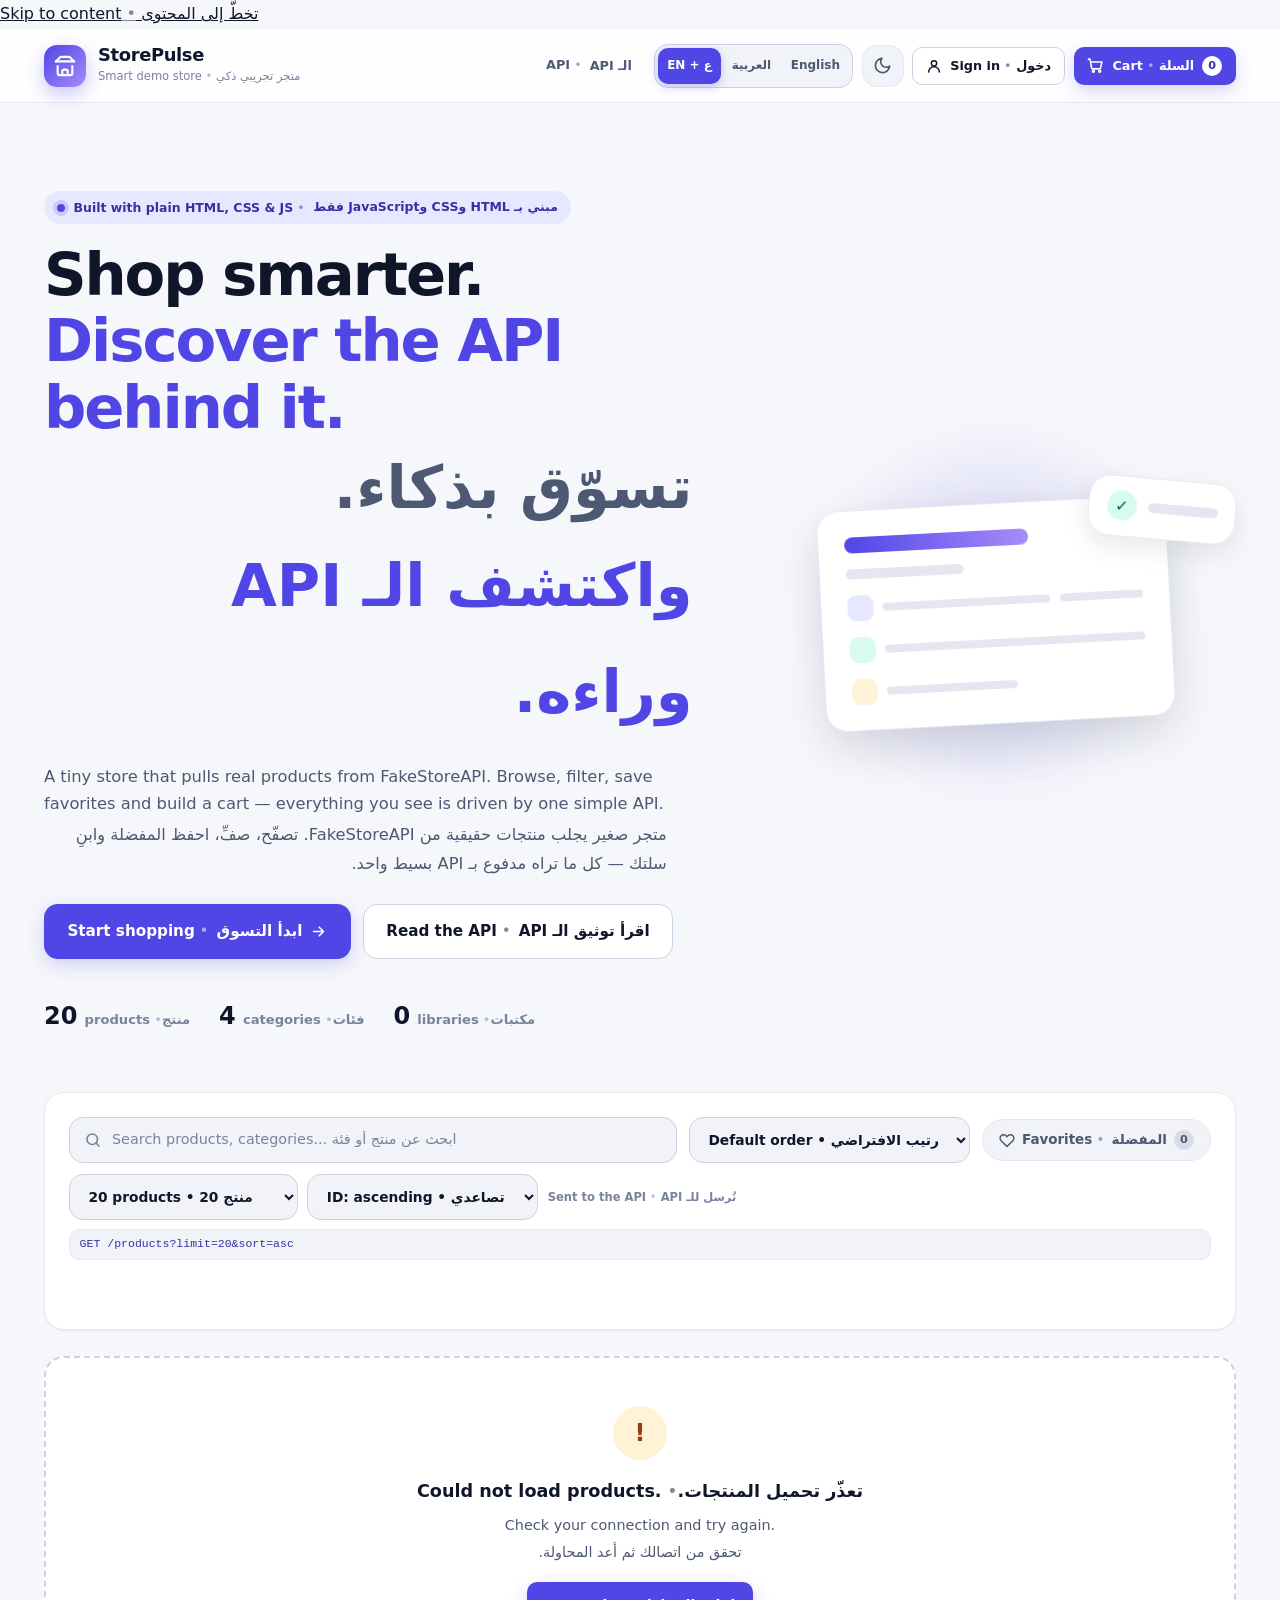
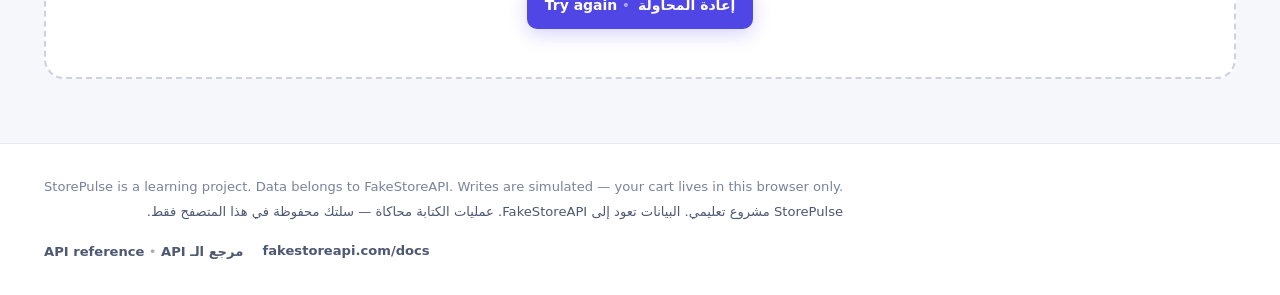
==== commit 9e2ab108: "Add API query params, debounced search and clean up dead code" ====
--- a/index.html
+++ b/index.html
@@ -203,6 +203,40 @@
         </button>
       </div>
 
+      <!-- معاملات تُرسل للـ API فعلياً كـ query parameters (تظهر في Network → Payload) -->
+      <div class="api-controls" role="group" aria-label="API query parameters • معاملات الـ API">
+        <label class="sort-field">
+          <span class="sr-only">
+            <span class="bi-en" lang="en">Number of products</span>
+            <span class="bi-ar" lang="ar" dir="rtl">عدد المنتجات</span>
+          </span>
+          <select id="limit-select" title="Sent as ?limit= ... • يُرسل كـ limit">
+            <option value="20">20 products • 20 منتج</option>
+            <option value="10">10 products • 10 منتجات</option>
+            <option value="5">5 products • 5 منتجات</option>
+          </select>
+        </label>
+
+        <label class="sort-field">
+          <span class="sr-only">
+            <span class="bi-en" lang="en">Sort by ID on the server</span>
+            <span class="bi-ar" lang="ar" dir="rtl">ترتيب حسب المعرّف على السيرفر</span>
+          </span>
+          <select id="id-sort-select" title="Sent as ?sort=asc|desc • FakeStoreAPI applies limit before sort">
+            <option value="asc">ID: ascending • تصاعدي</option>
+            <option value="desc">ID: descending • تنازلي</option>
+          </select>
+        </label>
+
+        <span class="api-note">
+          <span class="bi-en" lang="en">Sent to the API</span>
+          <span class="bi-ar" lang="ar" dir="rtl">تُرسل للـ API</span>
+        </span>
+      </div>
+
+      <!-- الرابط الفعلي المطلوب: نفس المعاملات تظهر في DevTools → Network → Payload -->
+      <p class="request-url" id="request-url" aria-live="polite"></p>
+
       <!-- شرائح الفئات: تُبنى من GET /products/categories -->
       <div class="chips" id="category-chips" aria-label="Categories • الفئات"></div>
 
@@ -214,7 +248,7 @@
       <div class="product-grid" id="product-grid"></div>
 
       <div class="state-box" id="state-box" hidden>
-        <div class="state-icon" id="state-icon" aria-hidden="true">!</div>
+        <div class="state-icon" aria-hidden="true">!</div>
         <h3 id="state-title"></h3>
         <p id="state-text"></p>
         <button class="btn btn-primary" id="btn-retry" type="button">
--- a/style.css
+++ b/style.css
@@ -18,7 +18,6 @@
   --text-primary: #10162a;
   --text-secondary: #4d5872;
   --text-muted: #78839c;
-  --text-inverse: #ffffff;
 
   --color-primary: #4f46e5;
   --color-primary-hover: #4338ca;
@@ -33,11 +32,9 @@
   --color-danger-subtle: #fee8e8;
   --color-danger-text: #991b1b;
 
-  --color-warning: #f59e0b;
   --color-warning-subtle: #fff3d6;
   --color-warning-text: #92400e;
 
-  --color-info: #0284c7;
   --color-info-subtle: #dff3ff;
 
   --shadow-xs: 0 1px 2px rgba(16, 22, 42, .05);
@@ -76,7 +73,6 @@
   --text-primary: #f5f7ff;
   --text-secondary: #c3cbe0;
   --text-muted: #8d98b3;
-  --text-inverse: #0a0e18;
 
   --color-primary: #6366f1;
   --color-primary-hover: #4f46e5;
@@ -518,6 +514,21 @@
 /* الشريط المُفعّل يبقى بلون العلامة حتى لو كانت الفئة ملوّنة */
 .chip-active[data-category] { background: var(--color-primary); border-color: var(--color-primary); color: #fff; }
 .detail-badge { pointer-events: none; }
+
+/* صف معاملات الـ API: نفس تنسيق الـ select الموجود، بدون أي شكل جديد */
+.api-controls { display: flex; flex-wrap: wrap; align-items: center; gap: .6rem; margin-block-start: .7rem; }
+.api-note { font-size: .72rem; font-weight: 700; color: var(--text-muted); }
+.request-url {
+  margin-block-start: .55rem;
+  padding: .35rem .6rem;
+  border: 1px solid var(--border-subtle);
+  border-radius: var(--radius-sm);
+  background: var(--bg-subtle);
+  color: var(--color-primary-text);
+  font-family: ui-monospace, SFMono-Regular, Consolas, 'Courier New', monospace;
+  font-size: .72rem;
+  overflow-wrap: anywhere;
+}
 
 .result-count { margin-block-start: .7rem; font-size: .82rem; font-weight: 700; color: var(--text-muted); min-height: 1.4em; }
 
@@ -819,6 +830,7 @@
   .hero-art { display: none; }
   .toolbar { flex-direction: column; align-items: stretch; }
   .search-field, .sort-field select { width: 100%; }
+  .api-controls > .sort-field { flex: 1 1 140px; }
   /* 16px يمنع Safari على iOS من تكبير الصفحة عند التركيز على الحقل */
   .search-field input, .sort-field select, .form-row input { font-size: 16px; }
   /* النصوص ثنائية اللغة داخل الأزرار والشارات تلفّ بدل ما تExpand البطاقة */
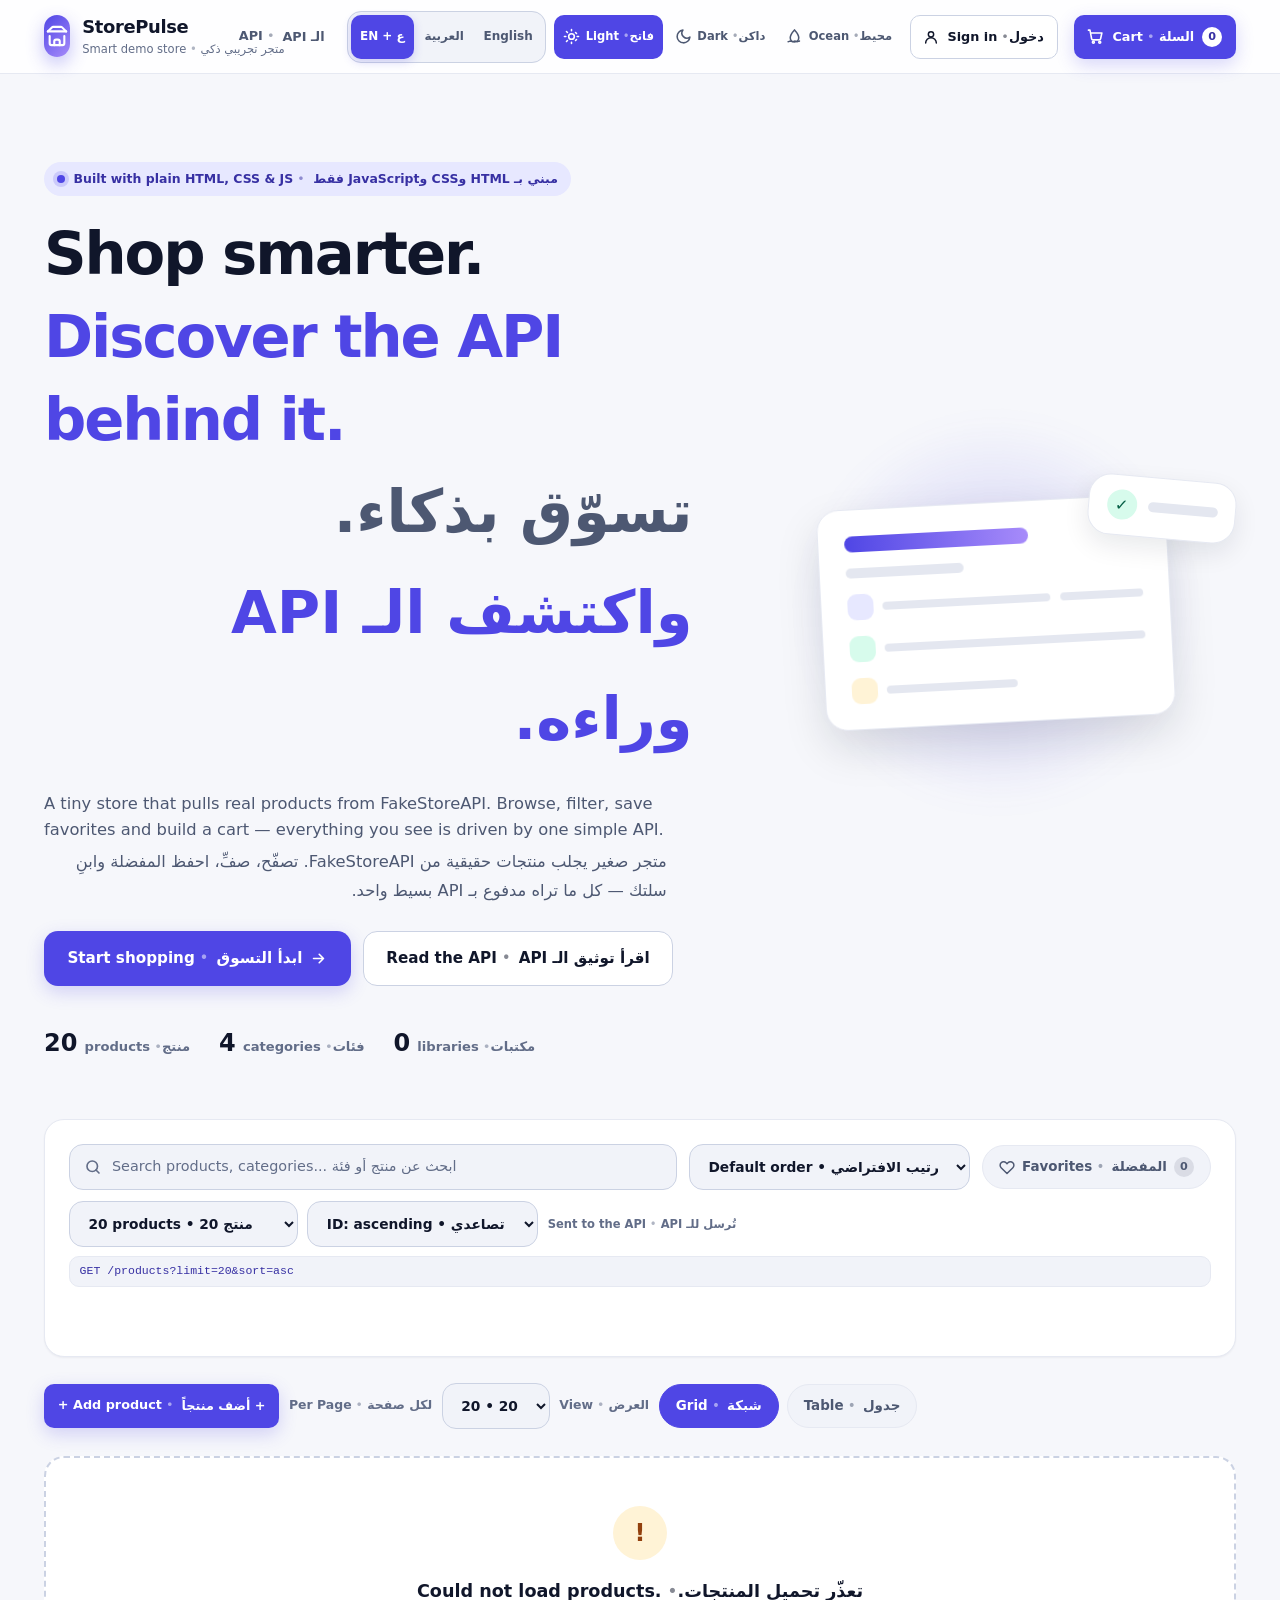
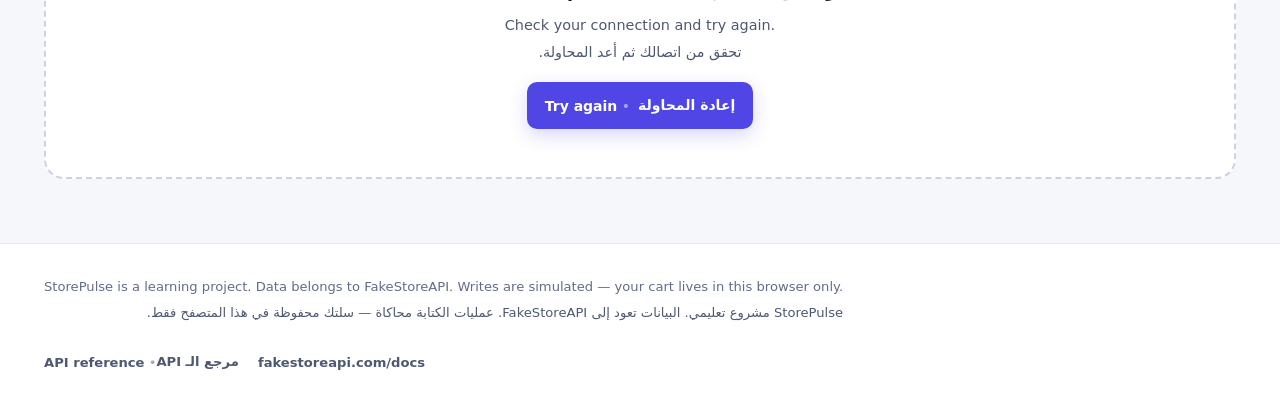
==== commit 3e0cd211: "Finalize StorePulse: full M1-M9 audit evidence and dead-code cleanup" ====
--- a/index.html
+++ b/index.html
@@ -1,8 +1,8 @@
 <!DOCTYPE html>
 <!--
   StorePulse — متجر الكتروني تعليمي مبني على FakeStoreAPI.
-  ثلاثة ملفات فقط: index.html (الهيكل) + style.css (المظهر) + script.js (السلوك).
-  لا framework ولا مكتبات خارجية؛ فقط HTML و CSS و JavaScript أصلية.
+  ملفات التشغيل: index.html (الهيكل) + style.css (المظهر) + script.js (السلوك).
+  api.html مرجع محلي للـ API، وevidence/ للاختبارات؛ لا framework ولا مكتبات خارجية.
   كل نص ظاهر له نسختان: إنجليزية وعربية، والسكربت يبدّل بينهما عبر data-lang.
 -->
 <html lang="en" data-theme="light" data-lang="both" dir="ltr">
@@ -65,7 +65,14 @@
         </span>
       </a>
 
-      <div class="header-actions">
+      <!-- M3.3: زر قائمة مصنوع يدوياً (HTML + CSS + JS)، يظهر على الهواتف فقط -->
+      <button class="btn btn-icon menu-toggle" id="menu-toggle" type="button"
+              aria-label="Open menu • فتح القائمة" aria-expanded="false" aria-controls="header-actions">
+        <span aria-hidden="true"></span><span aria-hidden="true"></span><span aria-hidden="true"></span>
+      </button>
+
+      <!-- M1.2: nav landmark للإجراءات/الروابط الأساسية في الرأس -->
+      <nav class="header-actions" id="header-actions" aria-label="Header actions • إجراءات الهيدر">
         <a class="btn btn-ghost btn-sm header-api-link" href="api.html">
           <span class="bi-en" lang="en">API</span>
           <span class="bi-ar" lang="ar" dir="rtl">الـ API</span>
@@ -82,10 +89,25 @@
           <label for="lang-en" title="English"><span class="lang-full">English</span><span class="lang-short" aria-hidden="true">EN</span></label>
         </fieldset>
 
-        <button class="btn btn-icon" id="btn-theme-toggle" type="button" aria-label="Toggle dark mode • تبديل الوضع الداكن">
-          <svg class="icon-moon" viewBox="0 0 24 24" width="19" height="19" fill="none" stroke="currentColor" stroke-width="2.2" stroke-linecap="round" stroke-linejoin="round"><path d="M21 12.8A9 9 0 1 1 11.2 3a7 7 0 0 0 9.8 9.8z"/></svg>
-          <svg class="icon-sun" viewBox="0 0 24 24" width="19" height="19" fill="none" stroke="currentColor" stroke-width="2.2" stroke-linecap="round" stroke-linejoin="round"><circle cx="12" cy="12" r="4"/><path d="M12 2v2M12 20v2M4.9 4.9l1.4 1.4M17.7 17.7l1.4-1.4M2 12h2M20 12h2M4.9 19.1l1.4-1.4M17.7 6.3l1.4 1.4"/></svg>
-        </button>
+        <!-- M3.5: ثلاث ثيمات واضحة؛ التبديل يغيّر data-theme فقط -->
+        <fieldset class="theme-switch" aria-label="Theme • الثيم">
+          <legend class="sr-only">Theme • الثيم</legend>
+          <input type="radio" name="shop-theme" id="theme-light" value="light" checked>
+          <label for="theme-light" title="Light • فاتح">
+            <svg viewBox="0 0 24 24" width="17" height="17" fill="none" stroke="currentColor" stroke-width="2.2" stroke-linecap="round" stroke-linejoin="round" aria-hidden="true"><circle cx="12" cy="12" r="4"/><path d="M12 2v2M12 20v2M4.9 4.9l1.4 1.4M17.7 17.7l1.4-1.4M2 12h2M20 12h2M4.9 19.1l1.4-1.4M17.7 6.3l1.4 1.4"/></svg>
+            <span class="theme-text"><span class="bi-en" lang="en">Light</span><span class="bi-ar" lang="ar" dir="rtl">فاتح</span></span>
+          </label>
+          <input type="radio" name="shop-theme" id="theme-dark" value="dark">
+          <label for="theme-dark" title="Dark • داكن">
+            <svg viewBox="0 0 24 24" width="17" height="17" fill="none" stroke="currentColor" stroke-width="2.2" stroke-linecap="round" stroke-linejoin="round" aria-hidden="true"><path d="M21 12.8A9 9 0 1 1 11.2 3a7 7 0 0 0 9.8 9.8z"/></svg>
+            <span class="theme-text"><span class="bi-en" lang="en">Dark</span><span class="bi-ar" lang="ar" dir="rtl">داكن</span></span>
+          </label>
+          <input type="radio" name="shop-theme" id="theme-ocean" value="ocean">
+          <label for="theme-ocean" title="Ocean • محيط">
+            <svg viewBox="0 0 24 24" width="17" height="17" fill="none" stroke="currentColor" stroke-width="2.2" stroke-linecap="round" stroke-linejoin="round" aria-hidden="true"><path d="M12 2.7s6 6.4 6 11a6 6 0 0 1-12 0c0-4.6 6-11 6-11z"/><path d="M3 19.5c1.6 0 1.6-1 3.2-1s1.6 1 3.2 1 1.6-1 3.2-1 1.6 1 3.2 1 1.6-1 3.2-1"/></svg>
+            <span class="theme-text"><span class="bi-en" lang="en">Ocean</span><span class="bi-ar" lang="ar" dir="rtl">محيط</span></span>
+          </label>
+        </fieldset>
 
         <button class="btn btn-outline btn-sm header-login" id="btn-login" type="button">
           <svg viewBox="0 0 24 24" width="16" height="16" fill="none" stroke="currentColor" stroke-width="2.2" stroke-linecap="round" stroke-linejoin="round" aria-hidden="true"><circle cx="12" cy="8" r="4"/><path d="M4 21a8 8 0 0 1 16 0"/></svg>
@@ -94,7 +116,19 @@
             <span class="bi-ar" lang="ar" dir="rtl">دخول</span>
           </span>
         </button>
-
+        <!-- M8.3: يظهران بعد الدخول فقط؛ التوكن يُرسل إلى نطاق الـ API نفسه فقط -->
+        <button class="btn btn-outline btn-sm header-login" id="btn-bearer-check" type="button" hidden>
+          <span class="bi-en" lang="en">Check token</span>
+          <span class="bi-ar" lang="ar" dir="rtl">تحقق من التوكن</span>
+        </button>
+        <button class="btn btn-outline btn-sm header-login" id="btn-logout" type="button" hidden>
+          <span class="bi-en" lang="en">Log out</span>
+          <span class="bi-ar" lang="ar" dir="rtl">خروج</span>
+        </button>
+      </nav>
+
+      <!-- السلة تبقى ظاهرة خارج القائمة حتى على الهاتف -->
+      <div class="header-cart">
         <button class="btn btn-primary btn-sm cart-button" id="btn-cart" type="button" aria-label="Open cart • فتح السلة">
           <svg viewBox="0 0 24 24" width="17" height="17" fill="none" stroke="currentColor" stroke-width="2.2" stroke-linecap="round" stroke-linejoin="round" aria-hidden="true"><circle cx="9" cy="20" r="1.4"/><circle cx="18" cy="20" r="1.4"/><path d="M2 3h2.2l2.3 12.2a2 2 0 0 0 2 1.6h8.7a2 2 0 0 0 2-1.6L21 7H5.3"/></svg>
           <span class="btn-text">
@@ -112,7 +146,7 @@
 
     <!-- قسم البداية -->
     <section class="hero" aria-labelledby="hero-title">
-      <div class="hero-copy">
+      <div>
         <p class="eyebrow"><span class="eyebrow-dot"></span>
           <span class="bi-en" lang="en">Built with plain HTML, CSS &amp; JS</span>
           <span class="bi-ar" lang="ar" dir="rtl">مبني بـ HTML وCSS وJavaScript فقط</span>
@@ -181,7 +215,7 @@
           <input id="search-input" type="search" autocomplete="off" spellcheck="false" placeholder="Search products, categories... ابحث عن منتج أو فئة">
         </div>
 
-        <label class="sort-field">
+        <label class="sort-field" for="sort-select">
           <span class="sr-only">
             <span class="bi-en" lang="en">Sort products</span>
             <span class="bi-ar" lang="ar" dir="rtl">ترتيب المنتجات</span>
@@ -203,9 +237,21 @@
         </button>
       </div>
 
+      <!-- M9: آخر خمس عمليات بحث محفوظة في localStorage، قابلة لإعادة الاستخدام -->
+      <div class="recent-searches" id="recent-searches-box" hidden>
+        <strong class="recent-label">
+          <span class="bi-en" lang="en">Recent searches</span>
+          <span class="bi-ar" lang="ar" dir="rtl">آخر عمليات البحث</span>
+        </strong>
+        <ul class="recent-list" id="recent-searches-list"></ul>
+        <button class="btn btn-outline btn-sm" id="btn-clear-recent" type="button">
+          <span class="bi-en" lang="en">Clear</span><span class="bi-ar" lang="ar" dir="rtl">مسح</span>
+        </button>
+      </div>
+
       <!-- معاملات تُرسل للـ API فعلياً كـ query parameters (تظهر في Network → Payload) -->
       <div class="api-controls" role="group" aria-label="API query parameters • معاملات الـ API">
-        <label class="sort-field">
+        <label class="sort-field" for="limit-select">
           <span class="sr-only">
             <span class="bi-en" lang="en">Number of products</span>
             <span class="bi-ar" lang="ar" dir="rtl">عدد المنتجات</span>
@@ -217,7 +263,7 @@
           </select>
         </label>
 
-        <label class="sort-field">
+        <label class="sort-field" for="id-sort-select">
           <span class="sr-only">
             <span class="bi-en" lang="en">Sort by ID on the server</span>
             <span class="bi-ar" lang="ar" dir="rtl">ترتيب حسب المعرّف على السيرفر</span>
@@ -234,18 +280,96 @@
         </span>
       </div>
 
-      <!-- الرابط الفعلي المطلوب: نفس المعاملات تظهر في DevTools → Network → Payload -->
-      <p class="request-url" id="request-url" aria-live="polite"></p>
-
-      <!-- شرائح الفئات: تُبنى من GET /products/categories -->
-      <div class="chips" id="category-chips" aria-label="Categories • الفئات"></div>
+      <!-- M1.2: aside لمعلومة تكميلية (الطلب الحالي) داخل القسم بدل div بلا معنى -->
+      <aside aria-label="Current API request • الطلب الحالي للـ API">
+        <p class="request-url" id="request-url" aria-live="polite"></p>
+      </aside>
+
+      <!-- M1.2 + M1.3: nav وul/li للفئات؛ تُبنى من GET /products/categories -->
+      <nav aria-label="Product categories • فئات المنتجات">
+        <ul class="chips" id="category-chips"></ul>
+      </nav>
 
       <p class="result-count" id="result-count" aria-live="polite"></p>
     </section>
 
     <!-- شبكة المنتجات -->
-    <section class="products-section" aria-label="Products • المنتجات">
+    <section class="products-section" aria-labelledby="products-heading">
+      <h2 id="products-heading" class="sr-only">
+        <span class="bi-en" lang="en">Products</span>
+        <span class="bi-ar" lang="ar" dir="rtl">المنتجات</span>
+      </h2>
+      <!-- M6: أدوات تصفح محلية، منفصلة عن معاملات الـ API في الشريط أعلاه -->
+      <div class="browse-controls" role="group" aria-label="Browsing controls • أدوات التصفح">
+        <button class="btn btn-primary btn-sm" id="btn-add-product" type="button">
+          <span class="bi-en" lang="en">+ Add product</span>
+          <span class="bi-ar" lang="ar" dir="rtl">+ أضف منتجاً</span>
+        </button>
+        <span class="control-label">
+          <span class="bi-en" lang="en">Per Page</span>
+          <span class="bi-ar" lang="ar" dir="rtl">لكل صفحة</span>
+        </span>
+        <label class="sort-field" for="per-page-select">
+          <span class="sr-only">
+            <span class="bi-en" lang="en">Products per page</span>
+            <span class="bi-ar" lang="ar" dir="rtl">عدد المنتجات في الصفحة</span>
+          </span>
+          <select id="per-page-select" title="Client-side page size • حجم الصفحة محلياً">
+            <option value="5">5 • 5</option>
+            <option value="10">10 • 10</option>
+            <option value="20">20 • 20</option>
+          </select>
+        </label>
+
+        <span class="control-label">
+          <span class="bi-en" lang="en">View</span>
+          <span class="bi-ar" lang="ar" dir="rtl">العرض</span>
+        </span>
+        <div class="view-switch" role="group" aria-label="View mode • طريقة العرض">
+          <button class="chip" id="view-grid" type="button" aria-pressed="true">
+            <span class="bi-en" lang="en">Grid</span>
+            <span class="bi-ar" lang="ar" dir="rtl">شبكة</span>
+          </button>
+          <button class="chip" id="view-table" type="button" aria-pressed="false">
+            <span class="bi-en" lang="en">Table</span>
+            <span class="bi-ar" lang="ar" dir="rtl">جدول</span>
+          </button>
+        </div>
+      </div>
+
       <div class="product-grid" id="product-grid"></div>
+
+      <!-- M6.3/M6.4: جدول حقيقي داخل حاوية تمرير أفقي خاصة به -->
+      <div class="table-wrap" id="table-wrap" hidden>
+        <table class="product-table" id="product-table">
+          <caption id="table-caption"></caption>
+          <thead>
+            <tr>
+              <th scope="col"><span class="bi-en" lang="en">Image</span><span class="bi-ar" lang="ar" dir="rtl">الصورة</span></th>
+              <th scope="col"><span class="bi-en" lang="en">Title</span><span class="bi-ar" lang="ar" dir="rtl">العنوان</span></th>
+              <th scope="col"><span class="bi-en" lang="en">Category</span><span class="bi-ar" lang="ar" dir="rtl">التصنيف</span></th>
+              <th scope="col"><span class="bi-en" lang="en">Price</span><span class="bi-ar" lang="ar" dir="rtl">السعر</span></th>
+              <th scope="col"><span class="bi-en" lang="en">Rating</span><span class="bi-ar" lang="ar" dir="rtl">التقييم</span></th>
+              <th scope="col"><span class="bi-en" lang="en">Actions</span><span class="bi-ar" lang="ar" dir="rtl">إجراءات</span></th>
+            </tr>
+          </thead>
+          <tbody id="product-table-body"></tbody>
+        </table>
+      </div>
+
+      <!-- M6.1: تنقّل صفحات مع aria-label وaria-current على الصفحة الحالية -->
+      <nav class="pagination" id="pagination" aria-label="Products pages • صفحات المنتجات" hidden>
+        <button class="btn" id="page-prev" type="button">
+          <span class="bi-en" lang="en">Previous</span>
+          <span class="bi-ar" lang="ar" dir="rtl">السابق</span>
+        </button>
+        <ul class="page-list" id="page-list"></ul>
+        <button class="btn" id="page-next" type="button">
+          <span class="bi-en" lang="en">Next</span>
+          <span class="bi-ar" lang="ar" dir="rtl">التالي</span>
+        </button>
+      </nav>
+      <p class="page-status" id="page-status" aria-live="polite"></p>
 
       <div class="state-box" id="state-box" hidden>
         <div class="state-icon" aria-hidden="true">!</div>
@@ -266,13 +390,17 @@
         <span class="bi-en bi-block" lang="en">StorePulse is a learning project. Data belongs to FakeStoreAPI. Writes are simulated — your cart lives in this browser only.</span>
         <span class="bi-ar bi-block" lang="ar" dir="rtl">StorePulse مشروع تعليمي. البيانات تعود إلى FakeStoreAPI. عمليات الكتابة محاكاة — سلتك محفوظة في هذا المتصفح فقط.</span>
       </p>
-      <p class="footer-links">
-        <a href="api.html">
-          <span class="bi-en" lang="en">API reference</span>
-          <span class="bi-ar" lang="ar" dir="rtl">مرجع الـ API</span>
-        </a>
-        <a href="https://fakestoreapi.com/docs" target="_blank" rel="noopener noreferrer">fakestoreapi.com/docs</a>
-      </p>
+      <ul class="footer-links" aria-label="Footer links • روابط التذييل">
+        <li>
+          <a href="api.html">
+            <span class="bi-en" lang="en">API reference</span>
+            <span class="bi-ar" lang="ar" dir="rtl">مرجع الـ API</span>
+          </a>
+        </li>
+        <li>
+          <a href="https://fakestoreapi.com/docs" target="_blank" rel="noopener noreferrer">fakestoreapi.com/docs</a>
+        </li>
+      </ul>
     </div>
   </footer>
 
@@ -280,6 +408,44 @@
   <button class="back-to-top" id="back-to-top" type="button" aria-label="Back to top • العودة للأعلى">
     <svg viewBox="0 0 24 24" width="20" height="20" fill="none" stroke="currentColor" stroke-width="2.4" stroke-linecap="round" stroke-linejoin="round"><path d="M12 19V5M6 11l6-6 6 6"/></svg>
   </button>
+
+  <!-- M1.6: قالب بطاقة المنتج — يُستنسخ في script.js بدل بناء نفس HTML يدوياً -->
+  <template id="product-card-template">
+    <article class="card">
+      <button class="card-media" type="button" data-action="details" aria-label="View details • عرض التفاصيل">
+        <img alt="" loading="lazy" width="500" height="500">
+      </button>
+      <span class="card-badge" data-category></span>
+      <button class="btn-fav" type="button" data-action="favorite" aria-pressed="false" aria-label="Add to favorites • أضف للمفضلة">
+        <svg viewBox="0 0 24 24" width="16" height="16" fill="none" stroke="currentColor" stroke-width="2.2" stroke-linecap="round" stroke-linejoin="round" aria-hidden="true"><path d="M20.8 5.6a5.2 5.2 0 0 0-7.4 0L12 7l-1.4-1.4a5.2 5.2 0 1 0-7.4 7.4L12 21.8l8.8-8.8a5.2 5.2 0 0 0 0-7.4z"/></svg>
+      </button>
+      <div class="card-body">
+        <h3 class="card-title"></h3>
+        <p class="card-desc"></p>
+        <div class="rating">
+          <svg viewBox="0 0 24 24" width="14" height="14" aria-hidden="true"><path d="m12 2 3 6.2 6.8 1-4.9 4.8 1.2 6.8-6.1-3.2-6.1 3.2 1.2-6.8L2.2 9.2 9 8.2z"/></svg>
+          <span class="rate"></span>
+          <span class="rating-count"></span>
+        </div>
+        <div class="card-footer">
+          <strong class="price"></strong>
+          <button class="btn btn-primary add-btn" type="button" data-action="add">
+            <span class="add-label"></span>
+            <svg viewBox="0 0 24 24" width="15" height="15" fill="none" stroke="currentColor" stroke-width="2.4" stroke-linecap="round" aria-hidden="true"><path d="M12 5v14M5 12h14"/></svg>
+          </button>
+        </div>
+        <!-- M8.2: وسائل واضحة للتعديل والحذف داخل البطاقة -->
+        <div class="card-manage">
+          <button class="btn btn-outline btn-xs" type="button" data-action="edit" aria-label="Edit product • تعديل المنتج">
+            <span class="bi-en" lang="en">Edit</span><span class="bi-ar" lang="ar" dir="rtl">تعديل</span>
+          </button>
+          <button class="btn btn-outline btn-xs btn-danger" type="button" data-action="delete" aria-label="Delete product • حذف المنتج">
+            <span class="bi-en" lang="en">Delete</span><span class="bi-ar" lang="ar" dir="rtl">حذف</span>
+          </button>
+        </div>
+      </div>
+    </article>
+  </template>
 
   <!-- ==================== النوافذ (dialog) ==================== -->
   <dialog id="product-dialog" class="dialog dialog-product" aria-label="Product details • تفاصيل المنتج">
@@ -291,7 +457,7 @@
     </div>
   </dialog>
 
-  <dialog id="cart-dialog" class="dialog dialog-cart" aria-label="Shopping cart • سلة التسوق">
+  <dialog id="cart-dialog" class="dialog" aria-label="Shopping cart • سلة التسوق">
     <div class="dialog-card">
       <header class="dialog-head">
         <h2>
@@ -313,13 +479,13 @@
         <strong id="cart-total">$0.00</strong>
       </div>
       <p class="simulation-note">
-        <span class="bi-en" lang="en">Demo checkout: the API only simulates orders, so we also save a copy here in your browser.</span>
-        <span class="bi-ar" lang="ar" dir="rtl">دفع تجريبي: الـ API يحاكي الطلبات فقط، لذلك نحفظ نسخة هنا في متصفحك أيضاً.</span>
+        <span class="bi-en" lang="en">Demo checkout: the API only simulates orders, so this tab keeps a copy in memory only (not in browser storage).</span>
+        <span class="bi-ar" lang="ar" dir="rtl">دفع تجريبي: الـ API يحاكي الطلبات فقط، لذلك تحتفظ هذه التبويب بنسخة في الذاكرة فقط (لا في تخزين المتصفح).</span>
       </p>
 
       <div class="dialog-actions">
         <button class="btn btn-primary btn-block btn-lg" id="btn-checkout" type="button">
-          <span class="btn-label">
+          <span>
             <span class="bi-en" lang="en">Place demo order</span>
             <span class="bi-ar" lang="ar" dir="rtl">تأكيد الطلب التجريبي</span>
           </span>
@@ -333,15 +499,15 @@
 
       <details class="orders-details">
         <summary>
-          <span class="bi-en" lang="en">My saved orders</span>
-          <span class="bi-ar" lang="ar" dir="rtl">طلباتي المحفوظة</span>
+          <span class="bi-en" lang="en">Orders in this tab</span>
+          <span class="bi-ar" lang="ar" dir="rtl">طلبات هذه التبويب</span>
         </summary>
         <div id="orders-list"></div>
       </details>
     </div>
   </dialog>
 
-  <dialog id="login-dialog" class="dialog dialog-login" aria-label="Sign in • تسجيل الدخول">
+  <dialog id="login-dialog" class="dialog" aria-label="Sign in • تسجيل الدخول">
     <form class="dialog-card" id="login-form" novalidate>
       <header class="dialog-head">
         <h2>
@@ -354,8 +520,8 @@
       </header>
 
       <p class="dialog-lead">
-        <span class="bi-en bi-block" lang="en">Use a fake user from the API. Nothing here is a real account — the token stays in memory only and is never saved.</span>
-        <span class="bi-ar bi-block" lang="ar" dir="rtl">استخدم مستخدماً وهمياً من الـ API. لا يوجد حساب حقيقي هنا — الـ token يبقى في الذاكرة فقط ولا يُحفظ أبداً.</span>
+        <span class="bi-en bi-block" lang="en">Demo sign-in with FakeStoreAPI: token and username are kept in sessionStorage for this tab only. Your password is never saved or printed. This is educational, not production authentication.</span>
+        <span class="bi-ar bi-block" lang="ar" dir="rtl">دخول تجريبي عبر FakeStoreAPI: يُحفظ التوكن واسم المستخدم في sessionStorage لهذا التبويب فقط. لا تُحفظ كلمة المرور ولا تُطبع أبداً. هذا تعليمي وليس مصادقة إنتاجية.</span>
       </p>
 
       <div class="form-row">
@@ -390,7 +556,84 @@
     </form>
   </dialog>
 
-  <dialog id="order-dialog" class="dialog dialog-order" aria-label="Order confirmed • تم تأكيد الطلب">
+  <!-- M8.1/M8.2: نموذج واحد للأضافة والتعديل، مع تحقق يدوي وحماية من التكرار -->
+  <dialog id="product-form-dialog" class="dialog dialog-form" aria-label="Product form • نموذج المنتج">
+    <form class="dialog-card" id="product-form" novalidate>
+      <header class="dialog-head">
+        <h2 id="product-form-title"></h2>
+        <button class="dialog-close btn btn-icon" type="button" data-close-dialog aria-label="Close • إغلاق">
+          <svg viewBox="0 0 24 24" width="18" height="18" fill="none" stroke="currentColor" stroke-width="2.4" stroke-linecap="round"><path d="M6 6l12 12M18 6 6 18"/></svg>
+        </button>
+      </header>
+
+      <p class="dialog-lead">
+        <span class="bi-en bi-block" lang="en">FakeStoreAPI simulates writes: the response is real, but changes are not saved on the server and disappear on reload.</span>
+        <span class="bi-ar bi-block" lang="ar" dir="rtl">FakeStoreAPI يحاكي عمليات الكتابة: الاستجابة حقيقية، لكن التغييرات لا تُحفظ على السيرفر وتختفي بعد إعادة التحميل.</span>
+      </p>
+      <p class="simulation-note" id="draft-note">
+        <span class="bi-en" lang="en">Unsent add-product text is kept in this tab only. Cancel keeps it; Discard draft removes it.</span>
+        <span class="bi-ar" lang="ar" dir="rtl">نص الإضافة غير المرسل يُحفظ في هذه التبويب فقط. الإلغاء يحتفظ به، و«تجاهل المسودة» يحذفه.</span>
+      </p>
+
+      <div class="form-row">
+        <label for="product-title">
+          <span class="bi-en" lang="en">Title</span><span class="bi-ar" lang="ar" dir="rtl">العنوان</span>
+        </label>
+        <input id="product-title" name="title" type="text" maxlength="120" required aria-describedby="product-title-error">
+        <p class="form-error" id="product-title-error" hidden></p>
+      </div>
+
+      <div class="form-row">
+        <label for="product-price">
+          <span class="bi-en" lang="en">Price (USD)</span><span class="bi-ar" lang="ar" dir="rtl">السعر (دولار)</span>
+        </label>
+        <input id="product-price" name="price" type="number" min="0.01" step="0.01" required aria-describedby="product-price-error">
+        <p class="form-error" id="product-price-error" hidden></p>
+      </div>
+
+      <div class="form-row">
+        <label for="product-description">
+          <span class="bi-en" lang="en">Description</span><span class="bi-ar" lang="ar" dir="rtl">الوصف</span>
+        </label>
+        <textarea id="product-description" name="description" rows="3" maxlength="500" required aria-describedby="product-description-error"></textarea>
+        <p class="form-error" id="product-description-error" hidden></p>
+      </div>
+
+      <div class="form-row">
+        <label for="product-image">
+          <span class="bi-en" lang="en">Image URL</span><span class="bi-ar" lang="ar" dir="rtl">رابط الصورة</span>
+        </label>
+        <input id="product-image" name="image" type="url" required aria-describedby="product-image-error">
+        <p class="form-error" id="product-image-error" hidden></p>
+      </div>
+
+      <div class="form-row">
+        <label for="product-category">
+          <span class="bi-en" lang="en">Category</span><span class="bi-ar" lang="ar" dir="rtl">التصنيف</span>
+        </label>
+        <select id="product-category" name="category" required aria-describedby="product-category-error"></select>
+        <p class="form-error" id="product-category-error" hidden></p>
+      </div>
+
+      <p class="form-error" id="product-form-error" role="alert" hidden></p>
+      <p class="write-result" id="write-result" role="status" hidden></p>
+
+      <div class="dialog-actions">
+        <button class="btn btn-primary btn-block btn-lg" id="product-form-submit" type="submit">
+          <span id="product-form-submit-label"></span>
+          <span class="btn-spinner" aria-hidden="true"></span>
+        </button>
+        <button class="btn btn-outline btn-block" id="btn-cancel-product-form" type="button">
+          <span class="bi-en" lang="en">Cancel</span><span class="bi-ar" lang="ar" dir="rtl">إلغاء</span>
+        </button>
+        <button class="btn btn-outline btn-block" id="btn-discard-draft" type="button">
+          <span class="bi-en" lang="en">Discard draft</span><span class="bi-ar" lang="ar" dir="rtl">تجاهل المسودة</span>
+        </button>
+      </div>
+    </form>
+  </dialog>
+
+  <dialog id="order-dialog" class="dialog" aria-label="Order confirmed • تم تأكيد الطلب">
     <div class="dialog-card order-card">
       <div class="success-mark" aria-hidden="true">✓</div>
       <h2>
@@ -398,8 +641,8 @@
         <span class="bi-ar" lang="ar" dir="rtl">تم إنشاء الطلب!</span>
       </h2>
       <p class="dialog-lead">
-        <span class="bi-en bi-block" lang="en">The API returned a simulated order. A copy is saved in this browser so you can see it again.</span>
-        <span class="bi-ar bi-block" lang="ar" dir="rtl">أعاد الـ API طلباً محاكى. حُفظت نسخة في هذا المتصفح لتتمكن من رؤيته مجدداً.</span>
+        <span class="bi-en bi-block" lang="en">The API returned a simulated order. A copy stays in this tab's memory only, so it disappears on reload.</span>
+        <span class="bi-ar bi-block" lang="ar" dir="rtl">أعاد الـ API طلباً محاكى. تبقى نسخة في ذاكرة هذه التبويب فقط، لذلك تختفي بعد إعادة التحميل.</span>
       </p>
       <div id="order-summary" class="order-summary"></div>
       <div class="dialog-actions">
@@ -411,6 +654,32 @@
     </div>
   </dialog>
 
+  <!-- M1.6 + M8.2: نافذة تأكيد موحّدة؛ أزرارها تُربط في script.js -->
+  <dialog id="confirm-dialog" class="dialog dialog-confirm" aria-labelledby="confirm-title" aria-describedby="confirm-message">
+    <div class="dialog-card">
+      <header class="dialog-head">
+        <h2 id="confirm-title">
+          <span class="bi-en" lang="en">Please confirm</span>
+          <span class="bi-ar" lang="ar" dir="rtl">يرجى التأكيد</span>
+        </h2>
+        <button class="dialog-close btn btn-icon" type="button" data-close-dialog aria-label="Close • إغلاق">
+          <svg viewBox="0 0 24 24" width="18" height="18" fill="none" stroke="currentColor" stroke-width="2.4" stroke-linecap="round"><path d="M6 6l12 12M18 6 6 18"/></svg>
+        </button>
+      </header>
+      <p class="dialog-lead" id="confirm-message"></p>
+      <div class="dialog-actions">
+        <button class="btn btn-outline" id="confirm-no" type="button">
+          <span class="bi-en" lang="en">Cancel</span>
+          <span class="bi-ar" lang="ar" dir="rtl">إلغاء</span>
+        </button>
+        <button class="btn btn-danger" id="confirm-yes" type="button">
+          <span class="bi-en" lang="en">Confirm</span>
+          <span class="bi-ar" lang="ar" dir="rtl">تأكيد</span>
+        </button>
+      </div>
+    </div>
+  </dialog>
+
   <!-- الإشعارات -->
   <div class="toast-container" id="toast-container" aria-live="polite" aria-atomic="false"></div>
 
--- a/style.css
+++ b/style.css
@@ -1,7 +1,23 @@
 /* ==========================================================================
-   StorePulse — style.css
-   المظهر فقط. السكربت يضيف/يحذف أصنافاً وخصائص (classes/attributes) وهنا نرسمها.
-   نظام الألوان متغيرات، لذلك الوضع الداكن لا يحتاج تعديل أي مكوّن.
+   StorePulse — style.css  (M2.1)
+   ملف تنسيق واحد منظّم: كل قسم له عنوان، وكل الأسماء kebab-case،
+   ولا توجد أنماط inline في HTML. السكربت يضيف/يحذف أصنافاً وخصائص فقط.
+
+   فهرس الأقسام:
+     1) الرموز الأساسية والثيم   2) Reset   3) ثنائية اللغة   4) الأزرار
+     5) الهيدر   6) شريط التقدّم   7) الهيرو   8) الأدوات والفئات
+     9) شبكة المنتجات والبطاقات   10) الحالات   11) الحوارات
+     12) السلة والطلبات   13) الدخول   14) الإشعارات   15) التذييل
+     16) التجاوب
+
+   M2.2 أنواع الـ selectors المستخدمة هنا (كلها حقيقية في هذا الملف):
+     element   → body, button, input      class → .card, .chip, .btn
+     id        → #scroll-progress          descendant → .hero h1, .card-media img
+     attribute → [data-theme="dark"], [data-category="electronics"]
+   التراتبية (cascade): id > class/attribute > element؛ وعند التساوي يفوز
+   آخر سطر في الملف. لذلك :root يأتي أولاً و [data-theme="dark"] بعده فيحدّث
+   نفس المتغيرات دون رفع specificity. الوراثة (inheritance) تظهر في font/color
+   من body إلى الأبناء، وتُستبدل صراحةً عند الحاجة مثل color على الأزرار.
    ========================================================================== */
 
 /* ---------- 1) الرموز الأساسية والثيم ---------- */
@@ -17,7 +33,7 @@
 
   --text-primary: #10162a;
   --text-secondary: #4d5872;
-  --text-muted: #78839c;
+  --text-muted: #626d88;
 
   --color-primary: #4f46e5;
   --color-primary-hover: #4338ca;
@@ -37,27 +53,120 @@
 
   --color-info-subtle: #dff3ff;
 
-  --shadow-xs: 0 1px 2px rgba(16, 22, 42, .05);
-  --shadow-sm: 0 3px 10px rgba(16, 22, 42, .07);
-  --shadow-md: 0 10px 26px rgba(16, 22, 42, .09);
-  --shadow-lg: 0 18px 44px rgba(16, 22, 42, .13);
-  --shadow-xl: 0 26px 70px rgba(16, 22, 42, .18);
-
-  --radius-xs: 6px;
-  --radius-sm: 10px;
-  --radius-md: 14px;
-  --radius-lg: 20px;
-  --radius-full: 999px;
-
-  --max-width: 1240px;
-  --header-height: 74px;
+  --shadow-xs: 0 .0625rem .125rem rgba(16, 22, 42, .05);
+  --shadow-sm: 0 .1875rem .625rem rgba(16, 22, 42, .07);
+  --shadow-md: 0 .625rem 1.625rem rgba(16, 22, 42, .09);
+  --shadow-lg: 0 1.125rem 2.75rem rgba(16, 22, 42, .13);
+  --shadow-xl: 0 1.625rem 4.375rem rgba(16, 22, 42, .18);
+
+  --radius-xs: .375rem;
+  --radius-sm: .625rem;
+  --radius-md: .875rem;
+  --radius-lg: 1.25rem;
+  --radius-full: 999rem;
+  --radius-circle: 50%;
+  --radius-art: .8125rem;
+  --radius-control: .5625rem;
+  --radius-dialog: 1.375rem;
+  --color-transparent: transparent;
+
+  --max-width: 77.5rem;
+  --header-height: 4.625rem;
 
   --fast: 150ms cubic-bezier(.4, 0, .2, 1);
-  --normal: 260ms cubic-bezier(.4, 0, .2, 1);
-  --bounce: 360ms cubic-bezier(.34, 1.56, .64, 1);
+  --normal: 240ms cubic-bezier(.4, 0, .2, 1);
+  --bounce: 220ms cubic-bezier(.34, 1.56, .64, 1);
 
   --font-sans: 'Plus Jakarta Sans', system-ui, -apple-system, 'Segoe UI', Tahoma, sans-serif;
   --font-ar: 'IBM Plex Sans Arabic', 'Segoe UI', Tahoma, system-ui, sans-serif;
+
+  /* M2.4 رموز الألوان والمسافات والخطوط — كل قيمة لون/مسافة/انحناء معرّفة هنا مرة واحدة. */
+  --text-inverse: #ffffff;
+  --color-shade: #000000;
+  --color-accent: #a78bfa;
+  --color-info-text: #075985;
+  --color-info-border: #bae6fd;
+  --color-info-text-dark: #7dd3fc;
+  --color-info-border-dark: #0369a1;
+  --color-warning-border: #fde68a;
+  --color-success-border: #bbf7d0;
+  --color-success-strong: #047857;
+  --color-danger-strong: #dc2626;
+  --color-pink-subtle: #fce7f3;
+  --color-pink-text: #be185d;
+  --color-pink-border: #fbcfe8;
+  --color-pink-subtle-dark: #500724;
+  --color-pink-text-dark: #f472b6;
+  --color-pink-border-dark: #831843;
+  --color-rating: #f59e0b;
+  --color-backdrop: rgba(8, 12, 24, .55);
+  --shadow-primary-sm: rgba(79, 70, 229, .22);
+  --shadow-primary-md: rgba(79, 70, 229, .32);
+  --shimmer-light: rgba(255, 255, 255, .35);
+  --shimmer-light-strong: rgba(255, 255, 255, .42);
+  --shimmer-dark: rgba(255, 255, 255, .08);
+  --spinner-track: rgba(255, 255, 255, .45);
+
+  --line-height-tight: 1.4;
+  --line-height-base: 1.6;
+  --line-height-loose: 1.8;
+
+  /* مقياس المسافات: نفس القيم التي كانت مكتوبة يدوياً، بلا تغيير بصري. */
+  --space-0125: .125rem;
+  --space-0187: .1875rem;
+  --space-01: .1rem;
+  --space-025: .25rem;
+  --space-02: .2rem;
+  --space-03125: .3125rem;
+  --space-035: .35rem;
+  --space-03: .3rem;
+  --space-045: .45rem;
+  --space-04: .4rem;
+  --space-055: .55rem;
+  --space-05: .5rem;
+  --space-062: .62rem;
+  --space-065: .65rem;
+  --space-06: .6rem;
+  --space-075: .75rem;
+  --space-07: .7rem;
+  --space-085: .85rem;
+  --space-08: .8rem;
+  --space-09: .9rem;
+  --space-105: 1.05rem;
+  --space-115: 1.15rem;
+  --space-11: 1.1rem;
+  --space-125: 1.25rem;
+  --space-12: 1.2rem;
+  --space-14: 1.4rem;
+  --space-15: 1.5rem;
+  --space-16: 1.6rem;
+  --space-18: 1.8rem;
+  --space-1: 1rem;
+  --space-25: 2.5rem;
+  --space-2: 2rem;
+  --space-35: 3.5rem;
+  --space-3: 3rem;
+  --space-4: 4rem;
+  --space-55: 5.5rem;
+  --space-24: 2.4rem;
+
+  /* M2.4: القيم المتبقية كانت مكتوبة يدوياً؛ أسماؤها تشرح دورها، بلا تغيير بصري. */
+  --space-0375: .375rem;
+  --space-0437: .4375rem;
+  --space-0625: .625rem;
+  --space-1125: 1.125rem;
+  --touch-target: 2.75rem;
+  --brand-size: 2.625rem;
+  --control-height: 2.875rem;
+  --success-mark-size: 4.25rem;
+  --skip-link-hidden: -5rem;
+  --hero-side-width: 17.5rem;
+  --filter-basis: 18.75rem;
+  --dialog-narrow: 21.25rem;
+  --dialog-form: 34rem;
+  --dialog-default: 35rem;
+  --dialog-confirm: 27.5rem;
+  --dialog-product: 55rem;
 }
 
 [data-theme="dark"] {
@@ -74,7 +183,7 @@
   --text-secondary: #c3cbe0;
   --text-muted: #8d98b3;
 
-  --color-primary: #6366f1;
+  --color-primary: #6262ef; /* تباين 4.65:1 مع النص الأبيض */
   --color-primary-hover: #4f46e5;
   --color-primary-subtle: #2d2a66;
   --color-primary-text: #c7d2fe;
@@ -87,28 +196,69 @@
   --color-warning-text: #fde68a;
   --color-info-subtle: #0b3d55;
 
-  --shadow-xs: 0 1px 2px rgba(0, 0, 0, .3);
-  --shadow-sm: 0 4px 12px rgba(0, 0, 0, .35);
-  --shadow-md: 0 12px 30px rgba(0, 0, 0, .42);
-  --shadow-lg: 0 20px 50px rgba(0, 0, 0, .5);
-  --shadow-xl: 0 28px 80px rgba(0, 0, 0, .6);
+  --shadow-xs: 0 .0625rem var(--space-0125) rgba(0, 0, 0, .3);
+  --shadow-sm: 0 .25rem .75rem rgba(0, 0, 0, .35);
+  --shadow-md: 0 .75rem 1.875rem rgba(0, 0, 0, .42);
+  --shadow-lg: 0 var(--space-125) 3.125rem rgba(0, 0, 0, .5);
+  --shadow-xl: 0 1.75rem 5rem rgba(0, 0, 0, .6);
+}
+
+/* M3.5: الثيم الثالث "محيط" — نفس المكوّنات، تغيير المتغيرات فقط.
+   الألوان المختارة محسوبة التباين: النص الأساسي 13.5:1، المكتوم 5.46:1،
+   والزر الأساسي 5.47:1 مع النص الأبيض. */
+[data-theme="ocean"] {
+  --bg-page: #eef7f7;
+  --bg-surface: #ffffff;
+  --bg-subtle: #e3f1f1;
+  --bg-muted: #c9e3e3;
+
+  --border-subtle: #cfe3e3;
+  --border-strong: #9dc7c7;
+  --border-focus: #0e7490;
+
+  --text-primary: #0f2d34;
+  --text-secondary: #3d6068;
+  --text-muted: #4c6f77;
+
+  --color-primary: #0f766e;
+  --color-primary-hover: #115e59;
+  --color-primary-subtle: #d5eeef;
+  --color-primary-text: #115e59;
+
+  --color-success-subtle: #d9f5ea;
+  --color-success-text: #065f46;
+  --color-danger-subtle: #fde8e8;
+  --color-danger-text: #991b1b;
+  --color-warning-subtle: #fff3d6;
+  --color-warning-text: #92400e;
+  --color-info-subtle: #dff3ff;
+
+  --shadow-xs: 0 .0625rem var(--space-0125) rgba(15, 45, 52, .06);
+  --shadow-sm: 0 var(--space-0187) var(--space-0625) rgba(15, 45, 52, .08);
+  --shadow-md: 0 var(--space-0625) 1.625rem rgba(15, 45, 52, .10);
+  --shadow-lg: 0 var(--space-1125) var(--touch-target) rgba(15, 45, 52, .13);
+  --shadow-xl: 0 1.625rem 4.375rem rgba(15, 45, 52, .17);
 }
 
 /* ---------- 2) Reset ---------- */
+/* M2.3: border-box يجعل padding و border داخل العرض المحدد، فلا تنكسر الشبكة عند 320px.
+   M2.8: *, *::before, *::after تضمن تطبيقه على العناصر المولّدة أيضاً. */
 *, *::before, *::after { box-sizing: border-box; margin: 0; padding: 0; }
 
 html {
-  font-size: 16px;
+  font-size: 100%;
   scroll-behavior: smooth;
-  color-scheme: light dark;
-}
+}
+/* M3.4: عناصر النظام الأصلية تتبع الثيم المختار لا تفضيل النظام بعد الزيارة الأولى. */
+html[data-theme="light"], html[data-theme="ocean"] { color-scheme: light; }
+html[data-theme="dark"] { color-scheme: dark; }
 
 body {
   min-height: 100vh;
   font-family: var(--font-sans);
   background: var(--bg-page);
   color: var(--text-primary);
-  line-height: 1.6;
+  line-height: var(--line-height-base);
   display: flex;
   flex-direction: column;
   overflow-x: hidden;
@@ -127,26 +277,52 @@
 html { cursor: default; }
 
 /* قابل للنقر → يد (pointer) */
-a, button, select, label, summary, [role="button"] {
+a, button, select, label, summary {
   cursor: pointer;
 }
 
-/* نصوص وحقول كتابة → شريط الإدراج (I-beam) */
-input[type="text"], input[type="password"], input[type="search"], textarea,
-[contenteditable="true"],
-p, h1, h2, h3, dt, dd,
-.card-title, .card-desc, .detail-desc, .hero-lead, .dialog-lead,
-.simulation-note, .result-count, .footer p {
+/* Q7: شريط الإدراج للحقول القابلة للكتابة فقط؛ النصوص الثابتة لا توحي بالتحرير. */
+input[type="text"], input[type="password"], input[type="search"], input[type="number"],
+input[type="url"], textarea {
   cursor: text;
 }
 
 /* صورة تفتح تفاصيل أكبر → عدسة تكبير (zoom-in) */
 .card-media { cursor: zoom-in; }
 
-/* عنصر معطّل → علامة منع */
-button:disabled { cursor: not-allowed; }
-
-:focus-visible { outline: 2px solid var(--border-focus); outline-offset: 3px; border-radius: var(--radius-xs); }
+/* M3.1: disabled يظهر بصرياً وسلوكياً، ولا يفقد التركيز أبداً. */
+button:disabled, input:disabled, select:disabled {
+  cursor: not-allowed;
+  opacity: .6;
+  transform: none !important;
+}
+
+/* M3.1: حلقة التركيز تبقى لمستخدمي لوحة المفاتيح ولا تُحذف دون بديل. */
+:focus-visible {
+  outline: 2px solid var(--border-focus);
+  outline-offset: var(--space-0187);
+  border-radius: var(--radius-xs);
+}
+/* الحقول التي أزلنا outline الافتراضي عنها لها بديل واضح:
+   .search-field:focus-within و.form-row input:focus يرسمان حلقة box-shadow. */
+
+/* M1.5/M3.3: رابط التخطي مخفي حتى يصل إليه الكيبورد، ويصبح هدف لمس 44px.
+   z-index 300 مبرّر: يجب أن يعلو الهيدر (100) والإشعارات (200) عند التركيز. */
+.skip-link {
+  position: absolute;
+  inset-block-start: var(--skip-link-hidden);
+  inset-inline-start: var(--space-1);
+  z-index: 300;
+  display: inline-flex;
+  align-items: center;
+  min-height: var(--touch-target);
+  padding-inline: var(--space-1);
+  border-radius: var(--radius-sm);
+  background: var(--bg-surface);
+  color: var(--text-primary);
+  font-weight: 700;
+}
+.skip-link:focus-visible { inset-block-start: var(--space-1); }
 
 .sr-only {
   position: absolute;
@@ -156,15 +332,15 @@
   white-space: nowrap; border: 0;
 }
 
-.hidden { display: none !important; }
 [hidden] { display: none !important; }
 
-:lang(ar) { font-family: var(--font-ar); line-height: 1.8; letter-spacing: 0; }
+:lang(ar) { font-family: var(--font-ar); line-height: var(--line-height-loose); letter-spacing: 0; }
 
 /* ---------- 3) النظام ثنائي اللغة ---------- */
 html[data-lang="en"] .bi-ar { display: none !important; }
 html[data-lang="ar"] .bi-en { display: none !important; }
 
+/* M2.8: :not() يمنع نقطة الفصل على العناصر التي تعرض سطرين، و::after يضيف الفاصل. */
 html[data-lang="both"] .bi-en:not(.bi-block)::after {
   content: " \2022 ";
   opacity: .5;
@@ -172,8 +348,8 @@
 }
 
 .bi-block { display: block; }
-html[data-lang="both"] .bi-ar.bi-block { margin-block-start: .2rem; color: var(--text-secondary); }
-.bi-ar { unicode-bidi: isolate; }
+html[data-lang="both"] .bi-ar.bi-block { margin-block-start: var(--space-02); color: var(--text-secondary); }
+.bi-ar { unicode-bidi:isolate; }
 
 .btn .bi-en, .btn .bi-ar, .chip .bi-en, .chip .bi-ar { white-space: nowrap; }
 
@@ -183,12 +359,13 @@
   display: inline-flex;
   align-items: center;
   justify-content: center;
-  gap: .5rem;
-  padding: .62rem 1.05rem;
+  gap: var(--space-05);
+  padding: var(--space-062) var(--space-105);
+  min-height: var(--touch-target); /* M3.3: أقل هدف لمس 44px */
   font-size: .875rem;
   font-weight: 700;
   font-family: inherit;
-  border: 1px solid transparent;
+  border: 1px solid var(--color-transparent);
   border-radius: var(--radius-sm);
   text-decoration: none;
   white-space: nowrap;
@@ -197,103 +374,92 @@
   transition: transform var(--fast), background-color var(--fast), border-color var(--fast), box-shadow var(--fast), color var(--fast);
 }
 
-/* لمعة صغيرة تمر على الزر عند المرور */
+/* M2.8: ::before عنصر شكلٍي بلا فائدة دلالية، لذلك لا يظهر في DOM ولا يؤثر على المعنى. */
 .btn::before {
   content: "";
   position: absolute;
   inset: 0;
+  /* M2.7: -1 يضع اللمعة خلف نص الزر داخل stacking context الزر (isolation: isolate). */
   z-index: -1;
-  background: linear-gradient(110deg, transparent 25%, rgba(255,255,255,.35) 50%, transparent 75%);
+  background: linear-gradient(110deg, var(--color-transparent) 25%, var(--shimmer-light) 50%, var(--color-transparent) 75%);
   transform: translateX(-120%);
-  transition: transform 650ms ease;
-}
-.btn:hover::before { transform: translateX(120%); }
-
-.btn:hover { transform: translateY(-2px); }
-.btn:active { transform: translateY(0) scale(.97); }
-.btn:disabled { opacity: .6; cursor: not-allowed; transform: none; }
-
-.btn-primary { background: var(--color-primary); color: #fff; box-shadow: 0 6px 18px rgba(79, 70, 229, .22); }
-.btn-primary:hover { background: var(--color-primary-hover); box-shadow: 0 10px 26px rgba(79, 70, 229, .32); }
+  transition: transform var(--normal) ease;
+}
+
+.btn-primary { background: var(--color-primary); color: var(--text-inverse); box-shadow: 0 var(--space-0375) var(--space-1125) var(--shadow-primary-sm); }
 .btn-outline { background: var(--bg-surface); border-color: var(--border-strong); color: var(--text-primary); }
-.btn-outline:hover { background: var(--bg-subtle); border-color: var(--color-primary); color: var(--color-primary-text); }
-.btn-ghost { background: transparent; color: var(--text-secondary); }
-.btn-ghost:hover { background: var(--bg-subtle); color: var(--text-primary); }
-
-.btn-icon { width: 42px; height: 42px; padding: 0; border-radius: var(--radius-md); background: var(--bg-subtle); border-color: var(--border-subtle); color: var(--text-secondary); flex-shrink: 0; }
-.btn-icon:hover { background: var(--bg-muted); color: var(--color-primary); }
+.btn-danger { background: var(--color-danger-strong); border-color: var(--color-danger-strong); color: var(--text-inverse); }
+.btn-ghost { background: var(--color-transparent); color: var(--text-secondary); }
+
+.btn-icon { width: var(--touch-target); height: var(--touch-target); padding: 0; border-radius: var(--radius-md); background: var(--bg-subtle); border-color: var(--border-subtle); color: var(--text-secondary); flex-shrink: 0; }
 .btn-icon svg { transition: transform var(--bounce); }
-.btn-icon:hover svg { transform: rotate(18deg) scale(1.12); }
-
-.btn-sm { padding: .4rem .8rem; font-size: .8rem; min-height: 38px; }
-.btn-lg { padding: .8rem 1.4rem; font-size: .95rem; border-radius: var(--radius-md); }
+
+.btn-sm { padding: var(--space-04) var(--space-08); font-size: .8rem; min-height: var(--touch-target); /* M3.3: 44px */ }
+.btn-lg { padding: var(--space-08) var(--space-14); font-size: .95rem; border-radius: var(--radius-md); }
 .btn-block { width: 100%; }
-
-.icon-moon, .icon-sun { display: none; }
-[data-theme="light"] .icon-moon { display: block; }
-[data-theme="dark"] .icon-sun { display: block; }
 
 .link-btn {
   background: none;
   border: 0;
-  padding: .2rem 0;
+  padding: var(--space-02) 0;
   color: var(--color-primary-text);
   font-size: .8rem;
   font-weight: 700;
   text-decoration: underline;
-  text-underline-offset: 3px;
-}
-.link-btn:hover { color: var(--color-primary); }
+  text-underline-offset: var(--space-0187);
+}
 
 /* ---------- 5) الهيدر ---------- */
+/* M2.7: sticky يثبّت الهيدر أعلى viewport بعد أول تمرير، بخلاف fixed الذي يخرجه من التدفق.
+   M2.5: .header-container يستخدم flex لترتيب الشعار/الروابط/Actions في صف واحد.
+   z-index: 100 مبرّر: طبقة تنقّل دائمة يجب أن تبقى فوق المحتوى (95) وتحت شريط التقدّم (101)
+   والإشعارات (200) والحوارات (native top layer). */
 .app-header {
   position: sticky;
-  top: 0;
+  inset-block-start: 0;
   z-index: 100;
   height: var(--header-height);
-  background: color-mix(in srgb, var(--bg-surface) 86%, transparent);
-  -webkit-backdrop-filter: saturate(1.5) blur(16px);
-  backdrop-filter: saturate(1.5) blur(16px);
+  background: color-mix(in srgb, var(--bg-surface) 86%, var(--color-transparent));
+  -webkit-backdrop-filter: saturate(1.5) blur(1rem);
+  backdrop-filter: saturate(1.5) blur(1rem);
   border-block-end: 1px solid var(--border-subtle);
-  transition: transform 320ms cubic-bezier(.16, 1, .3, 1), background-color var(--normal);
-  will-change: transform;
-}
-.app-header.header-hidden { transform: translateY(-105%); }
-
+  transition: background-color var(--normal);
+}
+
+/* M2.5: flex هنا لأننا نرتب ثلاثة عناصر في صف واحد ونريد توزيع المساحة بينها. */
 .header-container {
   width: 100%;
   max-width: var(--max-width);
   height: 100%;
   margin-inline: auto;
-  padding-inline: 1.5rem;
+  padding-inline: var(--space-15);
   display: flex;
   align-items: center;
   justify-content: space-between;
-  gap: 1rem;
-}
-
-.brand { display: flex; align-items: center; gap: .75rem; text-decoration: none; min-width: 0; }
+  gap: var(--space-1);
+}
+
+.brand { display: flex; align-items: center; gap: var(--space-075); text-decoration: none; min-width: var(--touch-target); min-height: var(--touch-target); /* M3.3: هدف لمس 44px */ }
 .brand-logo {
-  width: 42px; height: 42px;
+  width: var(--brand-size); height: var(--brand-size);
   display: grid; place-items: center;
-  border-radius: 13px;
-  color: #fff;
-  background: linear-gradient(135deg, #4f46e5, #a78bfa);
-  box-shadow: 0 7px 18px rgba(79, 70, 229, .3);
+  border-radius: var(--radius-art);
+  color: var(--text-inverse);
+  background: linear-gradient(135deg, var(--color-primary), var(--color-accent));
+  box-shadow: 0 var(--space-0437) var(--space-1125) var(--shadow-primary-md);
   transition: transform var(--bounce);
 }
-.brand:hover .brand-logo { transform: rotate(-8deg) scale(1.07); }
 .brand-text { display: flex; flex-direction: column; min-width: 0; }
-.brand-title { font-weight: 800; font-size: 1.12rem; letter-spacing: -.02em; line-height: 1.2; }
+.brand-title { font-weight: 800; font-size: 1.12rem; letter-spacing: -.02em; line-height: var(--line-height-tight); }
 .brand-subtitle { font-size: .72rem; color: var(--text-muted); white-space: nowrap; }
 
-.header-actions { display: flex; align-items: center; gap: .55rem; flex-shrink: 0; }
+.header-actions { display: flex; align-items: center; gap: var(--space-055); flex-shrink: 0; }
 
 /* مبدّل اللغة */
 .lang-switch {
   display: inline-flex;
-  gap: 2px;
-  padding: 3px;
+  gap: var(--space-0125);
+  padding: var(--space-0187);
   margin: 0;
   border: 1px solid var(--border-strong);
   border-radius: var(--radius-md);
@@ -302,13 +468,13 @@
 }
 .lang-switch input { position: absolute; opacity: 0; width: 1px; height: 1px; pointer-events: none; }
 .lang-switch label {
-  min-height: 36px;
-  min-width: 38px;
-  padding-inline: .55rem;
+  min-height: var(--touch-target); /* M3.3: هدف لمس 44px على كل الشاشات */
+  min-width: var(--touch-target);
+  padding-inline: var(--space-055);
   display: inline-flex;
   align-items: center;
   justify-content: center;
-  border-radius: calc(var(--radius-md) - 4px);
+  border-radius: calc(var(--radius-md) - var(--space-025));
   font-size: .75rem;
   font-weight: 800;
   color: var(--text-secondary);
@@ -317,40 +483,87 @@
   white-space: nowrap;
   transition: background var(--fast), color var(--fast), transform var(--fast);
 }
-.lang-switch label:hover { color: var(--text-primary); background: var(--bg-muted); transform: translateY(-1px); }
-.lang-switch input:checked + label { background: var(--color-primary); color: #fff; box-shadow: 0 3px 10px rgba(79,70,229,.28); }
-.lang-switch input:focus-visible + label { outline: 2px solid var(--border-focus); outline-offset: 2px; }
-[data-theme="dark"] .lang-switch input:checked + label { background: #4f46e5; }
+.lang-switch input:checked + label { background: var(--color-primary); color: var(--text-inverse); box-shadow: 0 var(--space-0187) var(--space-0625) var(--shadow-primary-sm); }
+.lang-switch input:focus-visible + label { outline: 2px solid var(--border-focus); outline-offset: var(--space-0125); }
+[data-theme="dark"] .lang-switch input:checked + label { background: var(--color-primary); }
 .lang-full { display: none; }
 .lang-short { display: inline; }
-@media (min-width: 1000px) { .lang-full { display: inline; } .lang-short { display: none; } }
+@media (min-width: 62.5rem) { .lang-full { display: inline; } .lang-short { display: none; } }
+
+/* M3.5: مبدّل الثيمات الثلاثة — نفس نمط مجموعة اللغة، بلا تكرار تنسيق المكوّنات. */
+.theme-switch {
+  display: flex;
+  align-items: center;
+  gap: var(--space-02);
+  border: 0;
+  padding: 0;
+  margin: 0;
+}
+.theme-switch input { position: absolute; opacity: 0; width: 1px; height: 1px; pointer-events: none; }
+.theme-switch label {
+  display: inline-flex;
+  align-items: center;
+  justify-content: center;
+  gap: var(--space-035);
+  min-height: var(--touch-target); /* M3.3: هدف لمس 44px */
+  padding-inline: var(--space-055);
+  border-radius: var(--radius-sm);
+  color: var(--text-secondary);
+  font-size: .72rem;
+  font-weight: 800;
+  cursor: pointer;
+  user-select: none;
+  transition: background var(--fast), color var(--fast), transform var(--fast);
+}
+.theme-switch label:focus-visible { outline: 2px solid var(--border-focus); outline-offset: var(--space-0125); }
+.theme-switch input:checked + label { background: var(--color-primary); color: var(--text-inverse); }
+.theme-switch input:checked + label svg { stroke: currentColor; }
+.theme-text { display: none; }
+@media (min-width: 62.5rem) { .theme-text { display: inline; } }
+
+/* M3.3: زر الهامبرغر — ثلاثة أشرطة تتحول إلى علامة إغلاق عند فتح القائمة. */
+.menu-toggle { display: none; flex-direction: column; gap: var(--space-03125); }
+.menu-toggle span {
+  display: block;
+  width: var(--space-1125);
+  height: 2px;
+  border-radius: var(--radius-full);
+  background: currentColor;
+  transition: transform var(--fast), opacity var(--fast);
+}
+.menu-toggle[aria-expanded="true"] span:nth-child(1) { transform: translateY(.3125rem) rotate(45deg); }
+.menu-toggle[aria-expanded="true"] span:nth-child(2) { opacity: 0; }
+.menu-toggle[aria-expanded="true"] span:nth-child(3) { transform: translateY(-.3125rem) rotate(-45deg); }
+.header-cart { display: flex; align-items: center; }
 
 /* زر السلة */
 .cart-button { position: relative; }
 .cart-count {
-  min-width: 20px;
-  height: 20px;
-  padding-inline: 5px;
+  min-width: var(--space-125);
+  height: var(--space-125);
+  padding-inline: var(--space-03125);
   display: grid;
   place-items: center;
   border-radius: var(--radius-full);
-  background: #fff;
+  background: var(--text-inverse);
   color: var(--color-primary-text);
   font-size: .7rem;
   font-weight: 800;
-  line-height: 1;
+  line-height: var(--line-height-tight);
 }
 .cart-count.bump { animation: bump var(--bounce); }
 
 /* ---------- 7) شريط التقدم والعودة للأعلى ---------- */
-.scroll-progress {
+/* M2.2: معرّف فريد → id selector (specificity 1,0,0)؛ الصنف يبقى كخطاف للـ RTL أدناه. */
+#scroll-progress {
   position: fixed;
   inset-block-start: 0;
   inset-inline-start: 0;
+  /* M2.7: 101 أعلى من الهيدر (100) حتى يبقى شريط التقدّم مرئياً فوقه أثناء التمرير. */
   z-index: 101;
-  height: 3px;
+  height: var(--space-0187);
   width: 100%;
-  background: linear-gradient(90deg, var(--color-primary), #a78bfa, var(--color-success));
+  background: linear-gradient(90deg, var(--color-primary), var(--color-accent), var(--color-success));
   transform: scaleX(0);
   transform-origin: left center;
   will-change: transform;
@@ -359,112 +572,113 @@
 
 .back-to-top {
   position: fixed;
-  inset-inline-end: 1.4rem;
-  inset-block-end: 1.4rem;
+  inset-inline-end: var(--space-14);
+  inset-block-end: var(--space-14);
+  /* M2.7: 95 أعلى من المحتوى العادي لكن أسفل الهيدر/الشريط؛ يظهر فقط عند y > 420. */
   z-index: 95;
-  width: 48px; height: 48px;
+  width: var(--space-3); height: var(--space-3);
   display: grid; place-items: center;
-  border-radius: 50%;
+  border-radius: var(--radius-circle);
   border: 1px solid var(--border-strong);
   background: var(--bg-surface);
   color: var(--text-primary);
   box-shadow: var(--shadow-md);
   opacity: 0;
   visibility: hidden;
-  transform: translateY(14px) scale(.9);
+  transform: translateY(.875rem) scale(.9);
   transition: opacity var(--normal), transform var(--bounce), background var(--fast), color var(--fast);
 }
 .back-to-top.is-visible { opacity: 1; visibility: visible; transform: translateY(0) scale(1); }
-.back-to-top:hover { background: var(--color-primary); color: #fff; transform: translateY(-4px); }
 
 /* ---------- 8) الهيرو ---------- */
-.main { width: 100%; max-width: var(--max-width); margin-inline: auto; padding-inline: 1.5rem; flex: 1; }
+.main { width: 100%; max-width: var(--max-width); margin-inline: auto; padding-inline: var(--space-15); flex: 1; }
 
 .hero {
   display: grid;
-  grid-template-columns: minmax(0, 1.15fr) minmax(280px, .85fr);
+  grid-template-columns: minmax(0, 1.15fr) minmax(var(--hero-side-width), .85fr);
   align-items: center;
-  gap: clamp(1.5rem, 5vw, 4rem);
-  padding-block: clamp(2.5rem, 7vw, 5.5rem) clamp(2rem, 5vw, 3.5rem);
-}
-.hero h1 { font-size: clamp(2.1rem, 5.4vw, 3.7rem); line-height: 1.12; letter-spacing: -.035em; font-weight: 800; }
+  gap: clamp(var(--space-15), 5vw, var(--space-4));
+  padding-block: clamp(var(--space-25), 7vw, var(--space-55)) clamp(var(--space-2), 5vw, var(--space-35));
+}
+.hero h1 { font-size: clamp(2.1rem, 5.4vw, 3.7rem); line-height: var(--line-height-tight); letter-spacing: -.035em; font-weight: 800; }
 .hero h1 em { font-style: normal; color: var(--color-primary); }
-.hero h1 .bi-ar { letter-spacing: 0; line-height: 1.5; }
+.hero h1 .bi-ar { letter-spacing: 0; line-height: var(--line-height-base); }
 .eyebrow {
-  display: inline-flex; align-items: center; gap: .55rem;
+  display: inline-flex; align-items: center; gap: var(--space-055);
   max-width: 100%;
   flex-wrap: wrap;
-  padding: .35rem .8rem;
+  padding: var(--space-035) var(--space-08);
   border-radius: var(--radius-full);
   background: var(--color-primary-subtle);
   color: var(--color-primary-text);
   font-size: .78rem;
   font-weight: 800;
-  margin-block-end: 1.1rem;
-}
-.eyebrow-dot { width: 8px; height: 8px; border-radius: 50%; background: var(--color-primary); box-shadow: 0 0 0 4px color-mix(in srgb, var(--color-primary) 18%, transparent); animation: pulse 2.4s ease-in-out infinite; }
-.hero-lead { max-width: 60ch; margin-block: 1.15rem 1.6rem; color: var(--text-secondary); font-size: 1.02rem; }
-.hero-actions { display: flex; flex-wrap: wrap; gap: .75rem; }
+  margin-block-end: var(--space-11);
+}
+.eyebrow-dot { width: .5rem; height: .5rem; border-radius: var(--radius-circle); background: var(--color-primary); box-shadow: 0 0 0 .25rem color-mix(in srgb, var(--color-primary) 18%, var(--color-transparent)); animation: pulse 2.4s ease-in-out infinite; }
+.hero-lead { max-width: 60ch; margin-block: var(--space-115) var(--space-16); color: var(--text-secondary); font-size: 1.02rem; }
+.hero-actions { display: flex; flex-wrap: wrap; gap: var(--space-075); }
 .hero-actions .btn svg { transition: transform var(--fast); }
-.hero-actions .btn:hover svg { transform: translateX(4px); }
-html[dir="rtl"] .hero-actions .btn:hover svg { transform: translateX(-4px) scaleX(-1); }
-
-.hero-stats { display: flex; flex-wrap: wrap; gap: 1.8rem; margin-block-start: 2.4rem; }
-.hero-stats div { display: flex; align-items: baseline; gap: .45rem; }
+
+.hero-stats { display: flex; flex-wrap: wrap; gap: var(--space-18); margin-block-start: var(--space-24); }
+.hero-stats div { display: flex; align-items: baseline; gap: var(--space-045); }
 .hero-stats dt { font-size: 1.5rem; font-weight: 800; color: var(--text-primary); }
 .hero-stats dd { font-size: .82rem; color: var(--text-muted); font-weight: 600; }
 
-.hero-art { position: relative; min-height: 320px; display: grid; place-items: center; }
-.art-glow { position: absolute; width: 85%; aspect-ratio: 1; border-radius: 50%; background: radial-gradient(circle, color-mix(in srgb, var(--color-primary) 24%, transparent), transparent 68%); filter: blur(12px); animation: float 7s ease-in-out infinite; }
-.art-card { position: relative; background: var(--bg-surface); border: 1px solid var(--border-subtle); border-radius: 22px; box-shadow: var(--shadow-lg); }
-.art-card-main { width: min(100%, 350px); padding: 1.6rem; display: grid; gap: 1rem; transform: rotate(-3deg); animation: float 6s ease-in-out infinite; }
-.art-line { height: 10px; border-radius: 99px; background: var(--bg-muted); }
-.art-line-lg { width: 62%; height: 16px; background: linear-gradient(90deg, var(--color-primary), #a78bfa); }
+/* M1 إصلاح: هذه الطبقة زخرفية بالكامل (aria-hidden). عند المقاسات 561–1024px يتحول الهيرو لعمود واحد،
+   فتصبح دائرة .art-glow بعرض 85% أطول من حاويتها فتغطي أدوات البحث/الترتيب تحتها.
+   pointer-events: none يمرّر الضغط لما تحتها دون تغيير أي شيء في الشكل. */
+.hero-art { position: relative; min-height: 20rem; display: grid; place-items: center; pointer-events: none; }
+.art-glow { position: absolute; width: 85%; aspect-ratio: 1; border-radius: var(--radius-circle); background: radial-gradient(circle, color-mix(in srgb, var(--color-primary) 24%, var(--color-transparent)), var(--color-transparent) 68%); filter: blur(.75rem); animation: float 7s ease-in-out infinite; }
+.art-card { position: relative; background: var(--bg-surface); border: 1px solid var(--border-subtle); border-radius: var(--radius-dialog); box-shadow: var(--shadow-lg); }
+.art-card-main { width: min(100%, 21.875rem); padding: var(--space-16); display: grid; gap: var(--space-1); transform: rotate(-3deg); animation: float 6s ease-in-out infinite; }
+.art-line { height: var(--space-0625); border-radius: var(--radius-full); background: var(--bg-muted); }
+.art-line-lg { width: 62%; height: 1rem; background: linear-gradient(90deg, var(--color-primary), var(--color-accent)); }
 .art-line-sm { width: 40%; }
-.art-row { display: flex; align-items: center; gap: .6rem; }
-.art-dot { width: 26px; height: 26px; border-radius: 9px; background: var(--color-primary-subtle); flex-shrink: 0; }
+.art-row { display: flex; align-items: center; gap: var(--space-06); }
+.art-dot { width: 1.625rem; height: 1.625rem; border-radius: var(--radius-control); background: var(--color-primary-subtle); flex-shrink: 0; }
 .art-dot.green { background: var(--color-success-subtle); }
 .art-dot.amber { background: var(--color-warning-subtle); }
-.art-pill { height: 8px; flex: 1; border-radius: 99px; background: var(--bg-muted); }
+.art-pill { height: .5rem; flex: 1; border-radius: var(--radius-full); background: var(--bg-muted); }
 .art-pill.short { flex: .5; }
-.art-card-float { position: absolute; inset-block-start: 8%; inset-inline-end: 0; padding: .9rem 1.1rem; display: flex; align-items: center; gap: .7rem; transform: rotate(5deg); box-shadow: var(--shadow-md); }
-.art-card-float .art-line-sm { width: 70px; }
-.art-check { width: 30px; height: 30px; display: grid; place-items: center; border-radius: 50%; background: var(--color-success-subtle); color: var(--color-success-text); font-weight: 800; }
+.art-card-float { position: absolute; inset-block-start: 8%; inset-inline-end: 0; padding: var(--space-09) var(--space-11); display: flex; align-items: center; gap: var(--space-07); transform: rotate(5deg); box-shadow: var(--shadow-md); }
+.art-card-float .art-line-sm { width: 4.375rem; }
+.art-check { width: 1.875rem; height: 1.875rem; display: grid; place-items: center; border-radius: var(--radius-circle); background: var(--color-success-subtle); color: var(--color-success-text); font-weight: 800; }
 
 /* ---------- 9) الأدوات والفئات ---------- */
 .controls {
   background: var(--bg-surface);
   border: 1px solid var(--border-subtle);
   border-radius: var(--radius-lg);
-  padding: clamp(1rem, 2.5vw, 1.5rem);
+  padding: clamp(var(--space-1), 2.5vw, var(--space-15));
   box-shadow: var(--shadow-xs);
-  margin-block-end: 1.6rem;
+  margin-block-end: var(--space-16);
   /* غير لاصق: يبقى في مكانه فوق ويرحل مع الصفحة عند النزول.
      scroll-margin-top يضمن أن رابط «ابدأ التسوق» ما يخفيه تحت الهيدر. */
-  scroll-margin-top: calc(var(--header-height) + 1rem);
-}
-.toolbar { display: flex; flex-wrap: wrap; gap: .75rem; align-items: center; }
+  scroll-margin-top: calc(var(--header-height) + var(--space-1));
+}
+.toolbar { display: flex; flex-wrap: wrap; gap: var(--space-075); align-items: center; }
 
 .search-field {
-  flex: 1 1 300px;
+  flex: 1 1 var(--filter-basis);
   display: flex;
   align-items: center;
-  gap: .6rem;
-  padding-inline: .9rem;
-  min-height: 46px;
+  gap: var(--space-06);
+  padding-inline: var(--space-09);
+  min-height: var(--control-height);
   border: 1px solid var(--border-strong);
   border-radius: var(--radius-md);
   background: var(--bg-subtle);
   color: var(--text-muted);
   transition: border-color var(--fast), box-shadow var(--fast), background var(--fast);
 }
-.search-field:focus-within { border-color: var(--color-primary); background: var(--bg-surface); box-shadow: 0 0 0 4px color-mix(in srgb, var(--color-primary) 13%, transparent); }
-.search-field input { flex: 1; min-width: 0; border: 0; outline: 0; background: transparent; color: var(--text-primary); font-size: .9rem; }
+.search-field:focus-within { border-color: var(--color-primary); background: var(--bg-surface); box-shadow: 0 0 0 .25rem color-mix(in srgb, var(--color-primary) 13%, var(--color-transparent)); }
+.search-field input { flex: 1; min-width: 0; border: 0; outline: 0; background: var(--color-transparent); color: var(--text-primary); font-size: .9rem; }
 .search-field input::placeholder { color: var(--text-muted); }
 
 .sort-field select {
-  min-height: 46px;
-  padding-inline: .9rem;
+  min-height: var(--control-height);
+  padding-inline: var(--space-09);
   border: 1px solid var(--border-strong);
   border-radius: var(--radius-md);
   background: var(--bg-subtle);
@@ -473,14 +687,13 @@
   font-weight: 600;
   transition: border-color var(--fast), background var(--fast);
 }
-.sort-field select:hover { border-color: var(--color-primary); background: var(--bg-surface); }
 
 .chip {
   display: inline-flex;
   align-items: center;
-  gap: .45rem;
-  min-height: 42px;
-  padding-inline: 1rem;
+  gap: var(--space-045);
+  min-height: var(--touch-target); /* M3.3: 44px هدف لمس */
+  padding-inline: var(--space-1);
   border: 1px solid var(--border-subtle);
   border-radius: var(--radius-full);
   background: var(--bg-subtle);
@@ -490,37 +703,42 @@
   white-space: nowrap;
   transition: transform var(--bounce), background var(--fast), border-color var(--fast), color var(--fast), box-shadow var(--fast);
 }
-.chip:hover { transform: translateY(-3px) scale(1.03); border-color: var(--color-primary); color: var(--color-primary-text); box-shadow: var(--shadow-sm); }
-.chip-active { background: var(--color-primary); border-color: var(--color-primary); color: #fff; box-shadow: 0 6px 16px rgba(79,70,229,.25); }
-.chip-active:hover { color: #fff; }
+.chip-active { background: var(--color-primary); border-color: var(--color-primary); color: var(--text-inverse); box-shadow: 0 var(--space-0375) 1rem var(--shadow-primary-sm); }
 .chip-fav svg { transition: transform var(--bounce); }
-.chip-fav:hover svg { transform: scale(1.2) rotate(-8deg); }
 .chip-fav[aria-pressed="true"] { background: var(--color-danger-subtle); border-color: var(--color-danger); color: var(--color-danger-text); }
 .chip-fav[aria-pressed="true"] svg { fill: currentColor; }
-.fav-count { min-width: 20px; height: 20px; display: grid; place-items: center; border-radius: var(--radius-full); background: color-mix(in srgb, currentColor 14%, transparent); font-size: .7rem; }
-
-.chips { display: flex; gap: .5rem; overflow-x: auto; padding-block: .85rem .1rem; scrollbar-width: none; scroll-snap-type: x proximity; }
+.fav-count { min-width: var(--space-125); height: var(--space-125); display: grid; place-items: center; border-radius: var(--radius-full); background: color-mix(in srgb, currentColor 14%, var(--color-transparent)); font-size: .7rem; }
+
+/* M2.5: flex للشرائح الأفقية؛ flex: 0 0 auto يمنع انكماش النص ثم نمرّرها أفقياً. */
+.chips { display: flex; gap: var(--space-05); overflow-x: auto; padding-block: var(--space-085) var(--space-01); scrollbar-width: none; scroll-snap-type: x proximity; list-style: none; }
+.chips li { flex: 0 0 auto; scroll-snap-align: start; }
 .chips::-webkit-scrollbar { display: none; }
 .chips .chip { scroll-snap-align: start; }
+
+/* M9: سجل البحث الأخير يظهر كأزرار صغيرة قابلة لإعادة الاستخدام. */
+.recent-searches { display: flex; flex-wrap: wrap; align-items: center; gap: var(--space-05); margin-block-start: var(--space-05); }
+.recent-label { font-size: .78rem; color: var(--text-muted); }
+.recent-list { display: flex; flex-wrap: wrap; gap: var(--space-045); margin: 0; padding: 0; list-style: none; }
+.chip-recent { min-height: 2.25rem; padding-inline: var(--space-075); font-size: .76rem; }
 /* الشرائح أزرار قابلة للنقر فعلاً → المؤشر "يد" من قاعدة button أعلاه. */
 
-[data-category="electronics"] { background: var(--color-info-subtle); color: #075985; border-color: #bae6fd; }
-[data-theme="dark"] [data-category="electronics"] { color: #7dd3fc; border-color: #0369a1; }
-[data-category="jewelery"] { background: var(--color-warning-subtle); color: var(--color-warning-text); border-color: #fde68a; }
-[data-category="men's clothing"] { background: var(--color-success-subtle); color: var(--color-success-text); border-color: #bbf7d0; }
-[data-category="women's clothing"] { background: #fce7f3; color: #be185d; border-color: #fbcfe8; }
-[data-theme="dark"] [data-category="women's clothing"] { background: #500724; color: #f472b6; border-color: #831843; }
+[data-category="electronics"] { background: var(--color-info-subtle); color: var(--color-info-text); border-color: var(--color-info-border); }
+[data-theme="dark"] [data-category="electronics"] { color: var(--color-info-text-dark); border-color: var(--color-info-border-dark); }
+[data-category="jewelery"] { background: var(--color-warning-subtle); color: var(--color-warning-text); border-color: var(--color-warning-border); }
+[data-category="men's clothing"] { background: var(--color-success-subtle); color: var(--color-success-text); border-color: var(--color-success-border); }
+[data-category="women's clothing"] { background: var(--color-pink-subtle); color: var(--color-pink-text); border-color: var(--color-pink-border); }
+[data-theme="dark"] [data-category="women's clothing"] { background: var(--color-pink-subtle-dark); color: var(--color-pink-text-dark); border-color: var(--color-pink-border-dark); }
 
 /* الشريط المُفعّل يبقى بلون العلامة حتى لو كانت الفئة ملوّنة */
-.chip-active[data-category] { background: var(--color-primary); border-color: var(--color-primary); color: #fff; }
+.chip-active[data-category] { background: var(--color-primary); border-color: var(--color-primary); color: var(--text-inverse); }
 .detail-badge { pointer-events: none; }
 
 /* صف معاملات الـ API: نفس تنسيق الـ select الموجود، بدون أي شكل جديد */
-.api-controls { display: flex; flex-wrap: wrap; align-items: center; gap: .6rem; margin-block-start: .7rem; }
+.api-controls { display: flex; flex-wrap: wrap; align-items: center; gap: var(--space-06); margin-block-start: var(--space-07); }
 .api-note { font-size: .72rem; font-weight: 700; color: var(--text-muted); }
 .request-url {
-  margin-block-start: .55rem;
-  padding: .35rem .6rem;
+  margin-block-start: var(--space-055);
+  padding: var(--space-035) var(--space-06);
   border: 1px solid var(--border-subtle);
   border-radius: var(--radius-sm);
   background: var(--bg-subtle);
@@ -530,16 +748,47 @@
   overflow-wrap: anywhere;
 }
 
-.result-count { margin-block-start: .7rem; font-size: .82rem; font-weight: 700; color: var(--text-muted); min-height: 1.4em; }
+.result-count { margin-block-start: var(--space-07); font-size: .82rem; font-weight: 700; color: var(--text-muted); min-height: 1.4em; }
 
 /* ---------- 10) شبكة المنتجات والبطاقة ---------- */
-.products-section { padding-block-end: 4rem; }
-.product-grid { display: grid; grid-template-columns: repeat(auto-fill, minmax(238px, 1fr)); gap: 1.15rem; }
+/* M2.6: grid للشبكة لأننا نحتاج صفوفاً وأعمدة معاً. auto-fill + minmax(14.875rem, 1fr)
+   يخلق عموداً جديداً تلقائياً عندما تسمح المساحة، ويمنع بطاقات أضيق من 14.875rem.
+   M2.3: 14.875rem و1fr وvar(--space-115) كلها وحدات مرنة؛ لا px للتخطيط. */
+.products-section { padding-block-end: var(--space-4); }
+.product-grid { display: grid; grid-template-columns: repeat(auto-fill, minmax(14.875rem, 1fr)); gap: var(--space-115); }
+
+/* ---------- 10b) M6: أدوات التصفح والجدول والترقيم ---------- */
+.browse-controls { display: flex; flex-wrap: wrap; align-items: center; gap: var(--space-06); margin-block-start: var(--space-07); }
+.control-label { font-size: .78rem; font-weight: 700; color: var(--text-muted); }
+.view-switch { display: flex; gap: var(--space-05); }
+.view-switch .chip[aria-pressed="true"] { background: var(--color-primary); border-color: var(--color-primary); color: var(--text-inverse); }
+
+/* الحاوية فقط هي التي تتمرّر أفقياً؛ عرض الصفحة يبقى بلا تمرير أفقي. */
+.table-wrap { max-width: 100%; overflow-x: auto; border: 1px solid var(--border-subtle); border-radius: var(--radius-lg); background: var(--bg-surface); }
+.product-table { width: 100%; min-width: 46rem; border-collapse: collapse; font-size: .82rem; }
+.product-table caption { padding: var(--space-06) var(--space-1); color: var(--text-muted); font-size: .78rem; font-weight: 700; text-align: start; }
+.product-table th, .product-table td { padding: var(--space-06) var(--space-1); border-block-start: 1px solid var(--border-subtle); text-align: start; vertical-align: middle; }
+.product-table thead th { background: var(--bg-subtle); color: var(--text-secondary); font-size: .72rem; text-transform: uppercase; }
+.product-table th[scope="row"] { font-weight: 700; color: var(--text-primary); }
+.table-image { width: 3.25rem; height: 3.25rem; object-fit: contain; border-radius: var(--radius-sm); background: var(--bg-subtle); }
+.table-category { font-size: .76rem; color: var(--text-secondary); }
+.table-actions { display: flex; flex-wrap: wrap; gap: var(--space-04); }
+.table-actions .btn { min-height: var(--touch-target); /* M3.3: هدف لمس 44px */ padding-inline: var(--space-06); font-size: .74rem; }
+
+.pagination { display: flex; flex-wrap: wrap; align-items: center; justify-content: center; gap: var(--space-06); margin-block-start: var(--space-11); }
+.page-list { display: flex; flex-wrap: wrap; gap: var(--space-04); list-style: none; padding: 0; margin: 0; }
+.page-btn { min-width: var(--touch-target); min-height: var(--touch-target); /* M3.3: هدف لمس 44px */ padding-inline: var(--space-06); border: 1px solid var(--border-subtle); border-radius: var(--radius-md); background: var(--bg-subtle); color: var(--text-secondary); font-size: .82rem; font-weight: 700; }
+.page-btn[aria-current="page"] { background: var(--color-primary); border-color: var(--color-primary); color: var(--text-inverse); }
+.page-btn:disabled { opacity: .5; cursor:not-allowed; }
+.page-ellipsis { align-self: center; padding-inline: var(--space-03); color: var(--text-muted); }
+.btn:disabled { opacity: .5; cursor:not-allowed; }
+.page-status { margin-block-start: var(--space-06); text-align: center; font-size: .8rem; font-weight: 700; color: var(--text-muted); min-height: 1.4em; }
 
 .card {
   --rx: 0deg;
   --ry: 0deg;
-  --lift: 0px;
+  --lift: 0;
+  /* M2.7: position: relative يجعل البطاقة هي المرجع لحساب موضع الشارة وزر المفضلة. */
   position: relative;
   min-width: 0;
   background: var(--bg-surface);
@@ -547,12 +796,11 @@
   border-radius: var(--radius-lg);
   overflow: hidden;
   box-shadow: var(--shadow-xs);
-  transform: perspective(900px) rotateX(var(--rx)) rotateY(var(--ry)) translateY(var(--lift));
-  transition: transform 260ms cubic-bezier(.2, .8, .2, 1), box-shadow var(--normal), border-color var(--normal);
+  transform: perspective(56.25rem) rotateX(var(--rx)) rotateY(var(--ry)) translateY(var(--lift));
+  transition: transform var(--normal) cubic-bezier(.2, .8, .2, 1), box-shadow var(--normal), border-color var(--normal);
   will-change: transform;
   animation: cardIn 420ms cubic-bezier(.16, 1, .3, 1) both;
 }
-.card:hover { --lift: -8px; border-color: var(--border-strong); box-shadow: var(--shadow-lg); }
 
 .card-media {
   position: relative;
@@ -565,167 +813,181 @@
   width: 100%;
   padding: 0;
 }
-.card-media img { width: 100%; height: 100%; object-fit: contain; padding: 1.2rem; transition: transform 500ms cubic-bezier(.2,.8,.2,1); }
-.card:hover .card-media img { transform: scale(1.08) rotate(-2deg); }
-.card-media::after { content: ""; position: absolute; inset: 0; background: linear-gradient(110deg, transparent 30%, rgba(255,255,255,.42) 50%, transparent 70%); transform: translateX(-130%); transition: transform 750ms ease; pointer-events: none; }
-.card:hover .card-media::after { transform: translateX(130%); }
-[data-theme="dark"] .card-media::after { background: linear-gradient(110deg, transparent 30%, rgba(255,255,255,.08) 50%, transparent 70%); }
+.card-media img { width: 100%; height: 100%; object-fit: contain; padding: var(--space-12); transition: transform var(--normal) cubic-bezier(.2,.8,.2,1); }
+.card-media::after { content: ""; position: absolute; inset: 0; background: linear-gradient(110deg, var(--color-transparent) 30%, var(--shimmer-light-strong) 50%, var(--color-transparent) 70%); transform: translateX(-130%); transition: transform var(--normal) ease; pointer-events: none; }
+[data-theme="dark"] .card-media::after { background: linear-gradient(110deg, var(--color-transparent) 30%, var(--shimmer-dark) 50%, var(--color-transparent) 70%); }
 
 .card-badge {
   position: absolute;
-  inset-block-start: .7rem;
-  inset-inline-start: .7rem;
+  inset-block-start: var(--space-07);
+  inset-inline-start: var(--space-07);
+  /* M2.7: 2 فوق الصورة داخل البطاقة النسبية، وأسفل زر المفضلة (3). */
   z-index: 2;
+  /* M1 إصلاح: شارة الفئة عرض/طول ثنائي اللغة، وعند 320px تغطي وسط زر الصورة.
+     هي تسمية زخرفية غير قابلة للنقر؛ نمرّر الضغط إلى زر التفاصيل تحتها. */
+  pointer-events: none;
   font-size: .68rem;
   font-weight: 800;
-  padding: .25rem .6rem;
+  padding: var(--space-025) var(--space-06);
   border-radius: var(--radius-full);
-  border: 1px solid transparent;
+  border: 1px solid var(--color-transparent);
   text-transform: capitalize;
 }
 
 .btn-fav {
   position: absolute;
-  inset-block-start: .6rem;
-  inset-inline-end: .6rem;
+  inset-block-start: var(--space-06);
+  inset-inline-end: var(--space-06);
+  /* M2.7: 3 أعلى من شارة الفئة (2) لأن الزر تفاعلي ويجب أن يستقبل الضغط دائماً. */
   z-index: 3;
-  width: 36px; height: 36px;
+  width: var(--touch-target); height: var(--touch-target); /* M3.3: 44px هدف لمس */
   display: grid; place-items: center;
-  border-radius: 50%;
+  border-radius: var(--radius-circle);
   border: 1px solid var(--border-subtle);
-  background: color-mix(in srgb, var(--bg-surface) 88%, transparent);
+  background: color-mix(in srgb, var(--bg-surface) 88%, var(--color-transparent));
   color: var(--text-muted);
-  -webkit-backdrop-filter: blur(6px);
-  backdrop-filter: blur(6px);
+  -webkit-backdrop-filter: blur(var(--space-0375));
+  backdrop-filter: blur(var(--space-0375));
   transition: transform var(--bounce), color var(--fast), background var(--fast), border-color var(--fast);
 }
-.btn-fav:hover { transform: scale(1.14) rotate(-10deg); color: var(--color-danger); border-color: var(--color-danger); }
 .btn-fav[aria-pressed="true"] { color: var(--color-danger); background: var(--color-danger-subtle); border-color: var(--color-danger); }
 .btn-fav[aria-pressed="true"] svg { fill: currentColor; animation: heartPop 420ms var(--bounce); }
 
-.card-body { padding: 1rem 1.05rem 1.1rem; display: flex; flex-direction: column; gap: .55rem; }
-.card-title { font-size: .96rem; font-weight: 800; line-height: 1.4; display: -webkit-box; -webkit-line-clamp: 2; -webkit-box-orient: vertical; overflow: hidden; min-height: 2.8em; }
-.card-desc { font-size: .78rem; color: var(--text-muted); line-height: 1.55; display: -webkit-box; -webkit-line-clamp: 2; -webkit-box-orient: vertical; overflow: hidden; }
-
-.rating { display: flex; align-items: center; gap: .4rem; font-size: .76rem; color: var(--text-secondary); font-weight: 700; }
-.rating svg { color: #f59e0b; fill: #f59e0b; }
+.card-body { padding: var(--space-1) var(--space-105) var(--space-11); display: flex; flex-direction: column; gap: var(--space-055); }
+/* M2.8: line-clamp بسطرين يمنع العناوين الطويلة من تمديد البطاقة أو كسر الشبكة. */
+.card-title { font-size: .96rem; font-weight: 800; line-height: var(--line-height-tight); display: -webkit-box; -webkit-line-clamp: 2; -webkit-box-orient: vertical; overflow: hidden; min-height: 2.8em; }
+.card-desc { font-size: .78rem; color: var(--text-muted); line-height: var(--line-height-base); display: -webkit-box; -webkit-line-clamp: 2; -webkit-box-orient: vertical; overflow: hidden; }
+
+.rating { display: flex; align-items: center; gap: var(--space-04); font-size: .76rem; color: var(--text-secondary); font-weight: 700; }
+.rating svg { color: var(--color-rating); fill: var(--color-rating); }
 .rating .rate { color: var(--text-primary); }
 
-.card-footer { display: flex; align-items: center; justify-content: space-between; gap: .6rem; margin-block-start: .3rem; }
+/* M2.5: flex في تذييل البطاقة لأن السعر على اليسار والزر على اليمين مع محاذاة رأسية. */
+.card-footer { display: flex; align-items: center; justify-content: space-between; gap: var(--space-06); margin-block-start: var(--space-03); }
 .price { font-size: 1.18rem; font-weight: 800; color: var(--text-primary); letter-spacing: -.02em; }
-.add-btn { min-height: 40px; padding: .45rem .8rem; font-size: .8rem; }
+.add-btn { min-height: var(--touch-target); /* M3.3: هدف لمس 44px */ padding: var(--space-045) var(--space-08); font-size: .8rem; }
 .add-btn svg { transition: transform var(--bounce); }
-.add-btn:hover svg { transform: rotate(90deg) scale(1.15); }
-.add-btn.btn-added-state { background: var(--color-success); border-color: var(--color-success); color: #fff; animation: bump var(--bounce); }
+.add-btn.btn-added-state { background: var(--color-success-strong); border-color: var(--color-success-strong); color: var(--text-inverse); animation: bump var(--bounce); }
 
 /* ---------- 11) حالات التحميل / الخطأ ---------- */
 .skeleton-card { border-radius: var(--radius-lg); border: 1px solid var(--border-subtle); background: var(--bg-surface); overflow: hidden; }
 .skeleton-line, .skeleton-img { position: relative; overflow: hidden; background: var(--bg-subtle); }
 .skeleton-img { aspect-ratio: 1.22; }
-.skeleton-line { height: 11px; margin: .85rem 1rem 0; border-radius: 99px; }
+.skeleton-line { height: .6875rem; margin: var(--space-085) var(--space-1) 0; border-radius: var(--radius-full); }
 .skeleton-line.short { width: 55%; }
-.skeleton-line.tall { height: 22px; width: 70%; margin-block-start: 1.4rem; }
-.skeleton-line + .skeleton-line { margin-block-start: .55rem; }
-.skeleton-img::after, .skeleton-line::after { content: ""; position: absolute; inset: 0; transform: translateX(-100%); background: linear-gradient(90deg, transparent, color-mix(in srgb, var(--bg-surface) 85%, transparent), transparent); animation: shimmer 1.5s infinite; }
-
-.state-box { text-align: center; padding: 3rem 1.25rem; border: 2px dashed var(--border-strong); border-radius: var(--radius-lg); background: var(--bg-surface); }
-.state-icon { width: 54px; height: 54px; margin: 0 auto 1rem; display: grid; place-items: center; border-radius: 50%; background: var(--color-warning-subtle); color: var(--color-warning-text); font-size: 1.5rem; font-weight: 800; }
-.state-box h3 { font-size: 1.1rem; margin-block-end: .4rem; }
-.state-box p { color: var(--text-secondary); margin-block-end: 1rem; font-size: .9rem; }
+.skeleton-line.tall { height: 1.375rem; width: 70%; margin-block-start: var(--space-14); }
+.skeleton-line + .skeleton-line { margin-block-start: var(--space-055); }
+/* M3.2: تحميل مرئي عبر @keyframes shimmer + spin؛ وكلاهما يتوقف صراحةً مع prefers-reduced-motion. */
+.skeleton-img::after, .skeleton-line::after { content: ""; position: absolute; inset: 0; transform: translateX(-100%); background: linear-gradient(90deg, var(--color-transparent), color-mix(in srgb, var(--bg-surface) 85%, var(--color-transparent)), var(--color-transparent)); animation: shimmer 1.5s infinite; }
+
+.state-box { text-align: center; padding: var(--space-3) var(--space-125); border: var(--space-0125) dashed var(--border-strong); border-radius: var(--radius-lg); background: var(--bg-surface); }
+.state-icon { width: 3.375rem; height: 3.375rem; margin: 0 auto var(--space-1); display: grid; place-items: center; border-radius: var(--radius-circle); background: var(--color-warning-subtle); color: var(--color-warning-text); font-size: 1.5rem; font-weight: 800; }
+.state-box h3 { font-size: 1.1rem; margin-block-end: var(--space-04); }
+.state-box p { color: var(--text-secondary); margin-block-end: var(--space-1); font-size: .9rem; }
 
 /* ---------- 12) النوافذ ---------- */
 dialog {
   border: 0;
   padding: 0;
-  background: transparent;
+  background: var(--color-transparent);
   color: var(--text-primary);
-  width: min(560px, calc(100% - 2rem));
+  width: min(var(--dialog-default), calc(100% - var(--space-2)));
   max-width: 100%;
-  max-height: calc(100dvh - 2rem);
+  max-height: calc(100dvh - var(--space-2));
   overflow: visible;
   margin: auto;
 }
-dialog::backdrop { background: rgba(8, 12, 24, .55); -webkit-backdrop-filter: blur(5px); backdrop-filter: blur(5px); }
+dialog::backdrop { background: var(--color-backdrop); -webkit-backdrop-filter: blur(.3125rem); backdrop-filter: blur(.3125rem); }
 dialog[open] { animation: dialogIn 300ms cubic-bezier(.16, 1, .3, 1) both; }
 dialog[open]::backdrop { animation: fadeIn 220ms ease both; }
 html:has(dialog[open]) { overflow: hidden; }
 
-.dialog-product { width: min(880px, calc(100% - 2rem)); }
+.dialog-product { width: min(var(--dialog-product), calc(100% - var(--space-2))); }
+.dialog-confirm { width: min(var(--dialog-confirm), calc(100% - var(--space-2))); }
 .dialog-card {
   position: relative;
-  max-height: calc(100dvh - 2rem);
+  max-height: calc(100dvh - var(--space-2));
   overflow-y: auto;
   background: var(--bg-surface);
   border: 1px solid var(--border-subtle);
-  border-radius: 22px;
-  padding: clamp(1.25rem, 3vw, 2rem);
+  border-radius: var(--radius-dialog);
+  padding: clamp(var(--space-125), 3vw, var(--space-2));
   box-shadow: var(--shadow-xl);
 }
+/* M2.7: z-index 5 داخل الحوار فقط؛ الحوار نفسه في top layer لذلك لا ينافس طبقات الصفحة. */
 .dialog-close { position: absolute; inset-block-start: 1rem; inset-inline-end: 1rem; z-index: 5; }
-.dialog-head { display: flex; align-items: center; justify-content: space-between; gap: 1rem; padding-inline-end: 3rem; margin-block-end: .9rem; }
+.dialog-head { display: flex; align-items: center; justify-content: space-between; gap: var(--space-1); padding-inline-end: var(--space-3); margin-block-end: var(--space-09); }
 .dialog-head h2 { font-size: 1.35rem; font-weight: 800; }
-.dialog-lead { color: var(--text-secondary); font-size: .88rem; margin-block-end: 1.1rem; }
-.dialog-actions { display: grid; gap: .6rem; margin-block-start: 1.1rem; }
+.dialog-lead { color: var(--text-secondary); font-size: .88rem; margin-block-end: var(--space-11); }
+.dialog-actions { display: grid; gap: var(--space-06); margin-block-start: var(--space-11); }
 
 /* تفاصيل المنتج */
-.product-detail { display: grid; grid-template-columns: minmax(0, .95fr) minmax(0, 1fr); gap: clamp(1rem, 3vw, 2rem); }
+.product-detail { display: grid; grid-template-columns: minmax(0, .95fr) minmax(0, 1fr); gap: clamp(var(--space-1), 3vw, var(--space-2)); }
 /* min-width:0 يمنع الصورة/original width من توسيع العمود على الموبايل */
 .product-detail > * { min-width: 0; }
-.detail-media { background: var(--bg-subtle); border-radius: var(--radius-lg); display: grid; place-items: center; padding: 1.5rem; aspect-ratio: 1; min-width: 0; }
-.detail-media img { max-width: 100%; max-height: 100%; object-fit: contain; transition: transform 500ms var(--bounce); }
-.detail-media:hover img { transform: scale(1.07) rotate(2deg); }
-.detail-info { display: flex; flex-direction: column; gap: .8rem; padding-inline-end: 2rem; }
-.detail-info h2 { font-size: 1.45rem; line-height: 1.35; }
+.detail-media { background: var(--bg-subtle); border-radius: var(--radius-lg); display: grid; place-items: center; padding: var(--space-15); aspect-ratio: 1; min-width: 0; }
+.detail-media img { max-width: 100%; max-height: 100%; object-fit: contain; transition: transform var(--normal) var(--bounce); }
+.detail-info { display: flex; flex-direction: column; gap: var(--space-08); padding-inline-end: var(--space-2); }
+.detail-info h2 { font-size: 1.45rem; line-height: var(--line-height-tight); }
 .detail-price { font-size: 2rem; font-weight: 800; color: var(--color-primary-text); }
 .detail-desc { color: var(--text-secondary); font-size: .9rem; }
-.detail-meta { display: flex; flex-wrap: wrap; gap: .5rem; margin-block-start: auto; }
+.detail-meta { display: flex; flex-wrap: wrap; gap: var(--space-05); margin-block-start: auto; }
 .detail-meta .chip { pointer-events: none; }
 
 /* السلة */
-.cart-items { display: grid; gap: .65rem; max-height: 44dvh; overflow-y: auto; padding-inline-end: .2rem; }
-.cart-row { display: grid; grid-template-columns: 56px minmax(0, 1fr) auto; align-items: center; gap: .8rem; padding: .6rem; border: 1px solid var(--border-subtle); border-radius: var(--radius-md); background: var(--bg-subtle); }
-.cart-thumb { width: 56px; height: 56px; object-fit: contain; background: var(--bg-surface); border-radius: var(--radius-sm); padding: .35rem; }
+.cart-items { display: grid; gap: var(--space-065); max-height: 44dvh; overflow-y: auto; padding-inline-end: var(--space-02); }
+.cart-row { display: grid; grid-template-columns: 3.5rem minmax(0, 1fr) auto; align-items: center; gap: var(--space-08); padding: var(--space-06); border: 1px solid var(--border-subtle); border-radius: var(--radius-md); background: var(--bg-subtle); }
+.cart-thumb { width: 3.5rem; height: 3.5rem; object-fit: contain; background: var(--bg-surface); border-radius: var(--radius-sm); padding: var(--space-035); }
 .cart-row-info { min-width: 0; }
 .cart-row-title { font-size: .82rem; font-weight: 700; white-space: nowrap; overflow: hidden; text-overflow: ellipsis; }
 .cart-row-price { font-size: .78rem; color: var(--text-muted); }
-.cart-row-actions { display: flex; align-items: center; gap: .45rem; }
-.qty-btn { width: 30px; height: 30px; display: grid; place-items: center; border-radius: 9px; border: 1px solid var(--border-strong); background: var(--bg-surface); color: var(--text-primary); font-weight: 800; transition: transform var(--fast), background var(--fast), color var(--fast); }
-.qty-btn:hover { background: var(--color-primary); color: #fff; transform: scale(1.1); }
-.qty-value { min-width: 20px; text-align: center; font-size: .85rem; font-weight: 800; }
-.remove-btn { width: 30px; height: 30px; display: grid; place-items: center; border: 0; border-radius: 9px; background: transparent; color: var(--text-muted); transition: color var(--fast), background var(--fast), transform var(--fast); }
-.remove-btn:hover { color: var(--color-danger); background: var(--color-danger-subtle); transform: rotate(90deg); }
-
-.cart-empty { text-align: center; padding: 2.5rem 1rem; color: var(--text-secondary); }
-.cart-empty svg { width: 46px; height: 46px; margin: 0 auto .8rem; color: var(--text-muted); }
-
-.cart-summary { display: flex; align-items: center; justify-content: space-between; margin-block-start: 1rem; padding-block-start: 1rem; border-block-start: 1px solid var(--border-subtle); font-weight: 700; }
+.cart-row-actions { display: flex; align-items: center; gap: var(--space-045); }
+.qty-btn { width: var(--touch-target); height: var(--touch-target); /* M3.3: 44px هدف لمس */ display: grid; place-items: center; border-radius: var(--radius-control); border: 1px solid var(--border-strong); background: var(--bg-surface); color: var(--text-primary); font-weight: 800; transition: transform var(--fast), background var(--fast), color var(--fast); }
+.qty-value { min-width: var(--space-125); text-align: center; font-size: .85rem; font-weight: 800; }
+.remove-btn { width: var(--touch-target); height: var(--touch-target); /* M3.3: 44px هدف لمس */ display: grid; place-items: center; border: 0; border-radius: var(--radius-control); background: var(--color-transparent); color: var(--text-muted); transition: color var(--fast), background var(--fast), transform var(--fast); }
+
+.cart-empty { text-align: center; padding: var(--space-25) var(--space-1); color: var(--text-secondary); }
+.cart-empty svg { width: var(--control-height); height: var(--control-height); margin: 0 auto var(--space-08); color: var(--text-muted); }
+
+.cart-summary { display: flex; align-items: center; justify-content: space-between; margin-block-start: var(--space-1); padding-block-start: var(--space-1); border-block-start: 1px solid var(--border-subtle); font-weight: 700; }
 .cart-summary strong { font-size: 1.35rem; color: var(--color-primary-text); }
-.simulation-note { font-size: .74rem; color: var(--text-muted); margin-block-start: .5rem; }
-
-.btn-spinner { display: none; width: 16px; height: 16px; border: 2px solid rgba(255,255,255,.45); border-top-color: #fff; border-radius: 50%; animation: spin .7s linear infinite; }
+.simulation-note { font-size: .74rem; color: var(--text-muted); margin-block-start: var(--space-05); }
+
+.btn-spinner { display: none; width: 1rem; height: 1rem; border: var(--space-0125) solid var(--spinner-track); border-top-color: var(--text-inverse); border-radius: var(--radius-circle); animation: spin .7s linear infinite; }
 .btn.is-loading .btn-spinner { display: block; }
 .btn.is-loading { pointer-events: none; opacity: .8; }
 
-.orders-details { margin-block-start: 1rem; border-block-start: 1px solid var(--border-subtle); padding-block-start: .8rem; }
+.orders-details { margin-block-start: var(--space-1); border-block-start: 1px solid var(--border-subtle); padding-block-start: var(--space-08); }
 .orders-details summary { cursor: pointer; font-size: .84rem; font-weight: 700; color: var(--text-secondary); }
 .orders-details summary::marker { color: var(--color-primary); }
-.order-item { display: flex; justify-content: space-between; gap: .75rem; padding: .55rem 0; border-block-end: 1px dashed var(--border-subtle); font-size: .78rem; }
+.order-item { display: flex; justify-content: space-between; gap: var(--space-075); padding: var(--space-055) 0; border-block-end: 1px dashed var(--border-subtle); font-size: .78rem; }
+/* M2.8: structural pseudo-class حقيقي؛ يزيل الحدّ فقط من آخر عنصر في السلة. */
 .order-item:last-child { border: 0; }
 .order-item span { color: var(--text-muted); }
 .order-item strong { color: var(--text-primary); }
 
 /* تسجيل الدخول */
-.form-row { display: grid; gap: .35rem; margin-block-end: .85rem; }
+.form-row { display: grid; gap: var(--space-035); margin-block-end: var(--space-085); }
 .form-row label { font-size: .8rem; font-weight: 700; color: var(--text-secondary); }
-.form-row input { min-height: 46px; padding-inline: .85rem; border: 1px solid var(--border-strong); border-radius: var(--radius-sm); background: var(--bg-subtle); color: var(--text-primary); outline: 0; transition: border-color var(--fast), background var(--fast), box-shadow var(--fast); }
-.form-row input:focus { border-color: var(--color-primary); background: var(--bg-surface); box-shadow: 0 0 0 4px color-mix(in srgb, var(--color-primary) 12%, transparent); }
-.form-row input[aria-invalid="true"] { border-color: var(--color-danger); background: var(--color-danger-subtle); }
-.form-error { padding: .6rem .75rem; border-radius: var(--radius-sm); background: var(--color-danger-subtle); color: var(--color-danger-text); font-size: .8rem; margin-block: .5rem .8rem; }
+.form-row input, .form-row textarea, .form-row select { min-height: var(--control-height); padding-inline: var(--space-085); border: 1px solid var(--border-strong); border-radius: var(--radius-sm); background: var(--bg-subtle); color: var(--text-primary); outline: 0; transition: border-color var(--fast), background var(--fast), box-shadow var(--fast); }
+.form-row textarea { padding-block: var(--space-06); resize: vertical; min-height: 4.5rem; }
+.form-row input:focus, .form-row textarea:focus, .form-row select:focus { border-color: var(--color-primary); background: var(--bg-surface); box-shadow: 0 0 0 .25rem color-mix(in srgb, var(--color-primary) 12%, var(--color-transparent)); }
+.form-row input[aria-invalid="true"], .form-row textarea[aria-invalid="true"], .form-row select[aria-invalid="true"] { border-color: var(--color-danger); background: var(--color-danger-subtle); }
+.form-error { padding: var(--space-06) var(--space-075); border-radius: var(--radius-sm); background: var(--color-danger-subtle); color: var(--color-danger-text); font-size: .8rem; margin-block: var(--space-05) var(--space-08); }
+.write-result { padding: var(--space-06) var(--space-075); border-radius: var(--radius-sm); background: var(--color-success-subtle); color: var(--color-success-text); font-size: .82rem; font-weight: 700; margin-block: var(--space-05) var(--space-08); }
+
+/* M8: نموذج المنتج وأزرار الإدارة داخل البطاقة */
+.dialog-form { width: min(var(--dialog-form), calc(100% - var(--space-2))); }
+.card-manage { display: flex; flex-wrap: wrap; gap: var(--space-045); margin-block-start: var(--space-06); }
+.btn-xs { min-height: 2.25rem; padding-inline: var(--space-075); font-size: .74rem; }
+.table-actions { white-space: nowrap; }
+.table-actions .btn { margin-inline-end: var(--space-035); }
+.session-flag { color: var(--color-warning-text); font-size: .7rem; font-weight: 800; }
 
 /* نجاح الطلب */
 .order-card { text-align: center; }
-.success-mark { width: 68px; height: 68px; margin: .3rem auto 1rem; display: grid; place-items: center; border-radius: 50%; background: var(--color-success-subtle); color: var(--color-success-text); font-size: 2rem; font-weight: 800; animation: popIn 500ms var(--bounce); }
-.order-summary { display: grid; gap: .5rem; text-align: start; padding: 1rem; border-radius: var(--radius-md); background: var(--bg-subtle); }
+.success-mark { width: var(--success-mark-size); height: var(--success-mark-size); margin: var(--space-03) auto var(--space-1); display: grid; place-items: center; border-radius: var(--radius-circle); background: var(--color-success-subtle); color: var(--color-success-text); font-size: 2rem; font-weight: 800; animation: popIn 500ms var(--bounce); }
+.order-summary { display: grid; gap: var(--space-05); text-align: start; padding: var(--space-1); border-radius: var(--radius-md); background: var(--bg-subtle); }
 .order-summary div { display: flex; justify-content: space-between; font-size: .84rem; }
 .order-summary span { color: var(--text-muted); }
 
@@ -733,23 +995,25 @@
 .toast-container {
   position: fixed;
   inset-block-start: calc(var(--header-height) + 1rem);
-  inset-inline-end: 1.25rem;
+  inset-inline-end: var(--space-125);
+  /* M2.7: 200 أعلى طبقات الصفحة كلها (بما فيها الهيدر) لأن الإشعار يجب أن يُقرأ فوراً،
+     ومع pointer-events: none لا يحجب النقر على ما تحته. */
   z-index: 200;
   display: grid;
-  gap: .55rem;
-  width: min(340px, calc(100% - 2rem));
+  gap: var(--space-055);
+  width: min(var(--dialog-narrow), calc(100% - var(--space-2)));
   pointer-events: none;
 }
 .toast {
   pointer-events: auto;
   display: flex;
   align-items: center;
-  gap: .7rem;
-  padding: .8rem 1rem;
+  gap: var(--space-07);
+  padding: var(--space-08) var(--space-1);
   border-radius: var(--radius-md);
   background: var(--bg-surface);
   border: 1px solid var(--border-subtle);
-  border-inline-start: 4px solid var(--color-success);
+  border-inline-start: .25rem solid var(--color-success);
   box-shadow: var(--shadow-lg);
   font-size: .85rem;
   font-weight: 600;
@@ -757,129 +1021,210 @@
 }
 .toast.error { border-inline-start-color: var(--color-danger); }
 .toast.info { border-inline-start-color: var(--color-primary); }
-.toast-icon { width: 26px; height: 26px; flex-shrink: 0; display: grid; place-items: center; border-radius: 50%; background: var(--color-success-subtle); color: var(--color-success-text); font-weight: 800; }
+.toast-icon { width: 1.625rem; height: 1.625rem; flex-shrink: 0; display: grid; place-items: center; border-radius: var(--radius-circle); background: var(--color-success-subtle); color: var(--color-success-text); font-weight: 800; }
 .toast.error .toast-icon { background: var(--color-danger-subtle); color: var(--color-danger-text); }
 .toast.info .toast-icon { background: var(--color-primary-subtle); color: var(--color-primary-text); }
 .toast-leaving { animation: toastOut 240ms ease forwards; }
 
 /* ---------- 14) التذييل ---------- */
 .footer { border-block-start: 1px solid var(--border-subtle); background: var(--bg-surface); margin-block-start: auto; }
-.footer-inner { width: 100%; max-width: var(--max-width); margin-inline: auto; padding: 2rem 1.5rem; display: flex; flex-wrap: wrap; align-items: center; justify-content: space-between; gap: 1rem; color: var(--text-muted); font-size: .82rem; }
-.footer-links { display: flex; gap: 1.2rem; }
-.footer a { text-decoration: none; font-weight: 700; color: var(--text-secondary); position: relative; }
-.footer a::after { content: ""; position: absolute; inset-block-end: -3px; inset-inline-start: 0; width: 100%; height: 2px; background: var(--color-primary); transform: scaleX(0); transform-origin: start; transition: transform var(--normal); }
-.footer a:hover { color: var(--color-primary-text); }
-.footer a:hover::after { transform: scaleX(1); }
+.footer-inner { width: 100%; max-width: var(--max-width); margin-inline: auto; padding: var(--space-2) var(--space-15); display: flex; flex-wrap: wrap; align-items: center; justify-content: space-between; gap: var(--space-1); color: var(--text-muted); font-size: .82rem; }
+.footer-links { display: flex; gap: var(--space-12); list-style: none; }
+.footer a { display: inline-flex; align-items: center; min-height: var(--touch-target); /* M3.3: هدف لمس 44px */ text-decoration: none; font-weight: 700; color: var(--text-secondary); position: relative; }
+.footer a::after { content: ""; position: absolute; inset-block-end: calc(var(--space-0187) * -1); inset-inline-start: 0; width: 100%; height: var(--space-0125); background: var(--color-primary); transform: scaleX(0); transform-origin: start; transition: transform var(--normal); }
 
 /* ---------- 15) الحركات ---------- */
 @keyframes bump { 0%,100% { transform: scale(1); } 45% { transform: scale(1.22); } }
-@keyframes pulse { 0%,100% { box-shadow: 0 0 0 4px color-mix(in srgb, var(--color-primary) 18%, transparent); } 50% { box-shadow: 0 0 0 8px color-mix(in srgb, var(--color-primary) 6%, transparent); } }
-@keyframes float { 0%,100% { transform: translateY(0) rotate(-3deg); } 50% { transform: translateY(-12px) rotate(-1deg); } }
-@keyframes cardIn { from { opacity: 0; transform: translateY(16px) scale(.98); } to { opacity: 1; transform: translateY(0) scale(1); } }
+@keyframes pulse { 0%,100% { box-shadow: 0 0 0 .25rem color-mix(in srgb, var(--color-primary) 18%, var(--color-transparent)); } 50% { box-shadow: 0 0 0 .5rem color-mix(in srgb, var(--color-primary) 6%, var(--color-transparent)); } }
+@keyframes float { 0%,100% { transform: translateY(0) rotate(-3deg); } 50% { transform: translateY(-.75rem) rotate(-1deg); } }
+@keyframes cardIn { from { opacity: 0; transform: translateY(1rem) scale(.98); } to { opacity: 1; transform: translateY(0) scale(1); } }
 @keyframes heartPop { 0% { transform: scale(1); } 55% { transform: scale(1.35) rotate(-12deg); } 100% { transform: scale(1); } }
 @keyframes shimmer { to { transform: translateX(100%); } }
-@keyframes dialogIn { from { opacity: 0; transform: translateY(18px) scale(.96); } to { opacity: 1; transform: translateY(0) scale(1); } }
+@keyframes dialogIn { from { opacity: 0; transform: translateY(var(--space-1125)) scale(.96); } to { opacity: 1; transform: translateY(0) scale(1); } }
 @keyframes fadeIn { from { opacity: 0; } to { opacity: 1; } }
 @keyframes popIn { from { opacity: 0; transform: scale(.5) rotate(-20deg); } to { opacity: 1; transform: scale(1) rotate(0); } }
 @keyframes spin { to { transform: rotate(360deg); } }
-@keyframes toastIn { from { opacity: 0; transform: translateX(28px); } to { opacity: 1; transform: translateX(0); } }
-@keyframes toastOut { to { opacity: 0; transform: translateX(28px); } }
+@keyframes toastIn { from { opacity: 0; transform: translateX(1.75rem); } to { opacity: 1; transform: translateX(0); } }
+@keyframes toastOut { to { opacity: 0; transform: translateX(1.75rem); } }
 
 /* ---------- 16) التجاوب ---------- */
-@media (max-width: 1024px) {
-  :root { --header-height: 68px; }
+@media (max-width: 64rem) {
+  :root { --header-height: var(--success-mark-size); }
   .hero { grid-template-columns: 1fr; }
-  .hero-art { min-height: 240px; }
+  .hero-art { min-height: 15rem; }
   .art-card-main { transform: none; }
-  .header-container { padding-inline: 1.1rem; }
-}
-
-@media (max-width: 768px) {
-  :root { --header-height: 62px; }
-  .main { padding-inline: 1rem; }
-  /* زر الدخول يبقى موجوداً على كل المقاسات — الدفع التجريبي يحتاجه. */
-  .brand-subtitle, .header-api-link { display: none; }
-  .controls { padding: .9rem; }
-  .btn-icon { width: 44px; height: 44px; }
-  .lang-switch label { min-height: 40px; min-width: 40px; }
-  .product-grid { grid-template-columns: repeat(auto-fill, minmax(200px, 1fr)); gap: .85rem; }
+  .header-container { padding-inline: var(--space-11); }
+}
+
+@media (max-width: 48rem) {
+  :root { --header-height: 3.875rem; }
+  .main { padding-inline: var(--space-1); }
+  .brand-subtitle { display: none; }
+  .controls { padding: var(--space-09); }
+  .btn { min-height: var(--touch-target); }
+  .btn-icon { width: var(--touch-target); height: var(--touch-target); }
+  .lang-switch label { min-height: var(--touch-target); min-width: var(--touch-target); }
+  .chip { min-height: var(--touch-target); }
+  .search-field, .sort-field select { min-height: var(--touch-target); }
+  .product-grid { grid-template-columns: repeat(auto-fill, minmax(12.5rem, 1fr)); gap: var(--space-085); }
   .product-detail { grid-template-columns: minmax(0, 1fr); }
-  .detail-info { padding-inline-end: 2.5rem; }
+  .detail-info { padding-inline-end: var(--space-25); }
   .toast-container { inset-inline-end: 1rem; }
-}
-
-@media (max-width: 560px) {
-  :root { --header-height: 58px; }
-  .header-container { padding-inline: .6rem; gap: .4rem; }
-  .brand-logo { width: 36px; height: 36px; }
-  .brand-logo svg { width: 18px; height: 18px; }
+
+  /* M3.3: content-driven breakpoint عند 768px — القائمة تتحول إلى لوحة منسدلة.
+     الهيدر يبقى sticky (M2.7) لأننا لم نغيّر position، بل غيّرنا اتجاه العناصر فقط. */
+  .menu-toggle { display: inline-flex; }
+  .header-actions {
+    display: none;
+    position: absolute;
+    inset-block-start: 100%;
+    inset-inline: 0;
+    flex-direction: column;
+    align-items: stretch;
+    gap: var(--space-045);
+    padding: var(--space-1);
+    background: var(--bg-surface);
+    border-block-end: 1px solid var(--border-subtle);
+    box-shadow: var(--shadow-md);
+  }
+  .menu-toggle[aria-expanded="true"] + .header-actions { display: flex; }
+  /* M3.3: لوحة القائمة جزء من الهيدر (z-index 100). الإشعارات (200) تُخفض وتُعطّل للنقر
+     أثناء فتحها حتى لا تحجب الثيم/الدخول على الشاشات الضيقة. */
+  body.menu-open .toast-container { z-index: 90; }
+  body.menu-open .toast { pointer-events: none; }
+  .header-actions > * { width: 100%; }
+  .header-actions .header-api-link { display: inline-flex; justify-content: center; }
+  .lang-switch, .theme-switch { justify-content: space-between; }
+  .lang-switch label, .theme-switch label { flex: 1 1 auto; min-height: var(--touch-target); min-width: var(--touch-target); }
+  .theme-text { display: inline; }
+}
+
+@media (max-width: 35rem) {
+  :root { --header-height: 3.625rem; }
+  .header-container { padding-inline: var(--space-06); gap: var(--space-04); }
+  .brand-logo { width: 2.25rem; height: 2.25rem; }
+  .brand-logo svg { width: var(--space-1125); height: var(--space-1125); }
   .brand-text { display: none; }
-  .lang-switch label { min-width: 32px; min-height: 36px; padding-inline: .35rem; font-size: .7rem; }
-  .btn-icon { width: 38px; height: 38px; }
+  /* M3.3: حتى أصغر شاشة، أهداف اللمس لا تنزل عن 44px (2.75rem). */
+  .lang-switch label { min-width: var(--touch-target); min-height: var(--touch-target); padding-inline: var(--space-035); font-size: .7rem; }
+  .btn-icon { width: var(--touch-target); height: var(--touch-target); }
   /* زر الدخول يصير أيقونة فقط، واسمه يبقى مقروءاً لقارئ الشاشة */
-  .header-login { width: 38px; min-height: 38px; padding: 0; }
+  .header-login { width: var(--touch-target); min-height: var(--touch-target); padding: 0; }
   .header-login #login-label {
     position: absolute; width: 1px; height: 1px;
     overflow: hidden; clip-path: inset(50%); white-space: nowrap;
   }
-  .cart-button { min-height: 38px; padding: .35rem .5rem; }
-  .cart-button .btn-text { display: none; }
-  .hero { padding-block-start: 2rem; }
+  .cart-button { min-height: var(--touch-target); padding: var(--space-035) var(--space-05); }
+  .hero { padding-block-start: var(--space-2); }
   .hero h1 { font-size: 2.05rem; }
-  .hero-stats { gap: 1rem; }
+  .hero-stats { gap: var(--space-1); }
   .hero-art { display: none; }
   .toolbar { flex-direction: column; align-items: stretch; }
   .search-field, .sort-field select { width: 100%; }
-  .api-controls > .sort-field { flex: 1 1 140px; }
-  /* 16px يمنع Safari على iOS من تكبير الصفحة عند التركيز على الحقل */
-  .search-field input, .sort-field select, .form-row input { font-size: 16px; }
+  .api-controls > .sort-field { flex: 1 1 8.75rem; }
+  /* 1rem (يساوي 16px افتراضياً) يمنع Safari على iOS من تكبير الصفحة عند التركيز على الحقل */
+  .search-field input, .sort-field select, .form-row input { font-size: 1rem; }
   /* النصوص ثنائية اللغة داخل الأزرار والشارات تلفّ بدل ما تExpand البطاقة */
   .btn { white-space: normal; }
   .btn .bi-en, .btn .bi-ar, .detail-badge .bi-en, .detail-badge .bi-ar { white-space: normal; }
-  .product-grid { grid-template-columns: repeat(auto-fill, minmax(160px, 1fr)); gap: .65rem; }
-  .card-body { padding: .8rem; }
+  .product-grid { grid-template-columns: repeat(auto-fill, minmax(10rem, 1fr)); gap: var(--space-065); }
+  .card-body { padding: var(--space-08); }
   .card-title { font-size: .85rem; }
   .price { font-size: 1rem; }
-  .add-btn { padding: .4rem .55rem; font-size: .72rem; }
+  .add-btn { padding: var(--space-04) var(--space-055); font-size: .72rem; }
   .btn-text { display: none; }
   dialog { width: 100%; max-width: 100%; margin-block: auto 0; max-height: 94dvh; }
-  .dialog-card { max-height: 94dvh; padding: 1.1rem; border-radius: 22px 22px 0 0; }
+  .dialog-card { max-height: 94dvh; padding: var(--space-11); border-radius: var(--radius-dialog) var(--radius-dialog) 0 0; }
   .dialog-head h2 { font-size: 1.15rem; }
-  .detail-media { padding: 1rem; }
+  .detail-media { padding: var(--space-1); }
   .toast-container { inset-block-start: calc(var(--header-height) + .5rem); }
-  .footer-inner { padding: 1.5rem 1rem; }
+  .footer-inner { padding: var(--space-15) var(--space-1); }
 }
 
 /* جوالات صغيرة جداً: عمودان مريحان بدل ازدحام السعر والزر */
-@media (max-width: 400px) {
-  .card-media img { padding: .6rem; }
-  .card-body { padding: .7rem; gap: .4rem; }
+@media (max-width: 25rem) {
+  .card-media img { padding: var(--space-06); }
+  .card-body { padding: var(--space-07); gap: var(--space-04); }
   .card-title { font-size: .8rem; min-height: 2.6em; }
   .card-desc { font-size: .72rem; -webkit-line-clamp: 2; }
   .rating { font-size: .7rem; }
-  .card-footer { flex-direction: column; align-items: stretch; gap: .45rem; }
+  .card-footer { flex-direction: column; align-items: stretch; gap: var(--space-045); }
   .price { font-size: 1.05rem; }
-  .add-btn { width: 100%; min-height: 38px; }
-  .hero-stats { gap: .8rem; }
+  .add-btn { width: 100%; min-height: var(--touch-target); }
+  .hero-stats { gap: var(--space-08); }
   .hero-stats dt { font-size: 1.3rem; }
 }
 
-@media (max-width: 380px) {
-  .header-container { gap: .3rem; }
-  .lang-switch label { min-width: 30px; }
-  .product-grid { grid-template-columns: 1fr 1fr; gap: .5rem; }
-}
-
-/* شاشات اللمس: لا hover عالق وأزرار بحجم مريح للمس */
+@media (max-width: 23.75rem) {
+  .header-container { gap: var(--space-03); }
+  .lang-switch label { min-width: 1.875rem; }
+  /* M2.6: حتى أصغر شاشة تظل القاعدة مرنة؛ min() يضمن ألا يتجاوز العمود العرض المتاح. */
+  .product-grid { grid-template-columns: repeat(auto-fill, minmax(min(100%, 8.75rem), 1fr)); gap: var(--space-05); }
+}
+
+/* M3.3: شاشات اللمس — أهداف لمس لا تقل عن 44px (2.75rem).
+   حالات hover انتقلت إلى كتلة (hover: hover) أدناه، فلا يبقى شيء عالق هنا. */
 @media (hover: none), (pointer: coarse) {
-  .btn { min-height: 44px; }
-  .chip { min-height: 44px; }
-  .card:hover { --lift: 0px; }
-}
-
-html[dir="rtl"] .card:hover .card-media img { transform: scale(1.08) rotate(2deg); }
-html[dir="rtl"] .btn:hover { transform: translateY(-2px); }
+  .btn, .chip, .lang-switch label, .theme-switch label, .menu-toggle,
+  .header-login, .cart-button, .btn-icon, .btn-fav,
+  .qty-btn, .remove-btn, .add-btn, .sort-field select {
+    min-height: var(--touch-target);
+    min-width: var(--touch-target);
+  }
+  .search-field { min-height: var(--touch-target); }
+  .card-footer .add-btn { min-width: var(--touch-target); }
+}
+
 html[dir="rtl"] .footer a::after { transform-origin: right; }
+
+/* ---------- 17) حالات hover فقط حيث توجد مؤشرات حقيقية ---------- */
+/* M3.1: كل قواعد :hover محصورة هنا؛ على الأجهزة بلا hover لا تُطبّق إطلاقاً،
+   فلا يبقى تأثير عالق بعد اللمس. focus-visible وactive يعملان في كل الأجهزة. */
+@media (hover:hover) and (pointer: fine) {
+  .btn:hover::before { transform: translateX(120%); }
+  .btn:hover { transform: translateY(-var(--space-0125)); }
+  .btn-primary:hover { background: var(--color-primary-hover); box-shadow: 0 var(--space-0625) 1.625rem var(--shadow-primary-md); }
+  .btn-outline:hover { background: var(--bg-subtle); border-color: var(--color-primary); color: var(--color-primary-text); }
+  .btn-danger:hover { background: color-mix(in srgb, var(--color-danger) 82%, var(--color-shade)); border-color: var(--color-danger); }
+  .btn-ghost:hover { background: var(--bg-subtle); color: var(--text-primary); }
+  .btn-icon:hover { background: var(--bg-muted); color: var(--color-primary); }
+  .btn-icon:hover svg { transform: rotate(18deg) scale(1.12); }
+  .link-btn:hover { color: var(--color-primary); }
+  .brand:hover .brand-logo { transform: rotate(-8deg) scale(1.07); }
+  .lang-switch label:hover { color: var(--text-primary); background: var(--bg-muted); transform: translateY(-.0625rem); }
+  .back-to-top:hover { background: var(--color-primary); color: var(--text-inverse); transform: translateY(-.25rem); }
+  .hero-actions .btn:hover svg { transform: translateX(.25rem); }
+  html[dir="rtl"] .hero-actions .btn:hover svg { transform: translateX(-.25rem) scaleX(-1); }
+  .sort-field select:hover { border-color: var(--color-primary); background: var(--bg-surface); }
+  .chip:hover { transform: translateY(calc(var(--space-0187) * -1)) scale(1.03); border-color: var(--color-primary); color: var(--color-primary-text); box-shadow: var(--shadow-sm); }
+  .chip-active:hover { color: var(--text-inverse); }
+  .chip-fav:hover svg { transform: scale(1.2) rotate(-8deg); }
+  .card:hover { --lift: -.5rem; border-color: var(--border-strong); box-shadow: var(--shadow-lg); }
+  .card:hover .card-media img { transform: scale(1.08) rotate(-2deg); }
+  .card:hover .card-media::after { transform: translateX(130%); }
+  .btn-fav:hover { transform: scale(1.14) rotate(-10deg); color: var(--color-danger-strong); border-color: var(--color-danger-strong); }
+  .add-btn:hover svg { transform: rotate(90deg) scale(1.15); }
+  .detail-media:hover img { transform: scale(1.07) rotate(2deg); }
+  .qty-btn:hover { background: var(--color-primary); color: var(--text-inverse); transform: scale(1.1); }
+  .remove-btn:hover { color: var(--color-danger); background: var(--color-danger-subtle); transform: rotate(90deg); }
+  .footer a:hover { color: var(--color-primary-text); }
+  .footer a:hover::after { transform: scaleX(1); }
+  html[dir="rtl"] .card:hover .card-media img { transform: scale(1.08) rotate(2deg); }
+  html[dir="rtl"] .btn:hover { transform: translateY(-var(--space-0125)); }
+}
+
+/* M3.1: active يعطي ردّ فعل فوري على كل الأنظمة. جاء بعد hover لذلك يفوز عند الضغط. */
+.chip:active, .lang-switch label:active, .theme-switch label:active,
+.menu-toggle:active, .qty-btn:active, .remove-btn:active { transform: scale(.96); }
+.btn:active { transform: translateY(0) scale(.97); }
+
+/* M3.2: احترام صريح لتقليل الحركة في عناصر التحميل تحديداً */
+@media (prefers-reduced-motion: reduce) {
+  .skeleton-img::after, .skeleton-line::after, .btn-spinner {
+    animation: none !important;
+  }
+  .btn-spinner { border-top-color: var(--color-primary); }
+}
 
 /* تقليل الحركة لمن يفعّله في النظام */
 @media (prefers-reduced-motion: reduce) {
